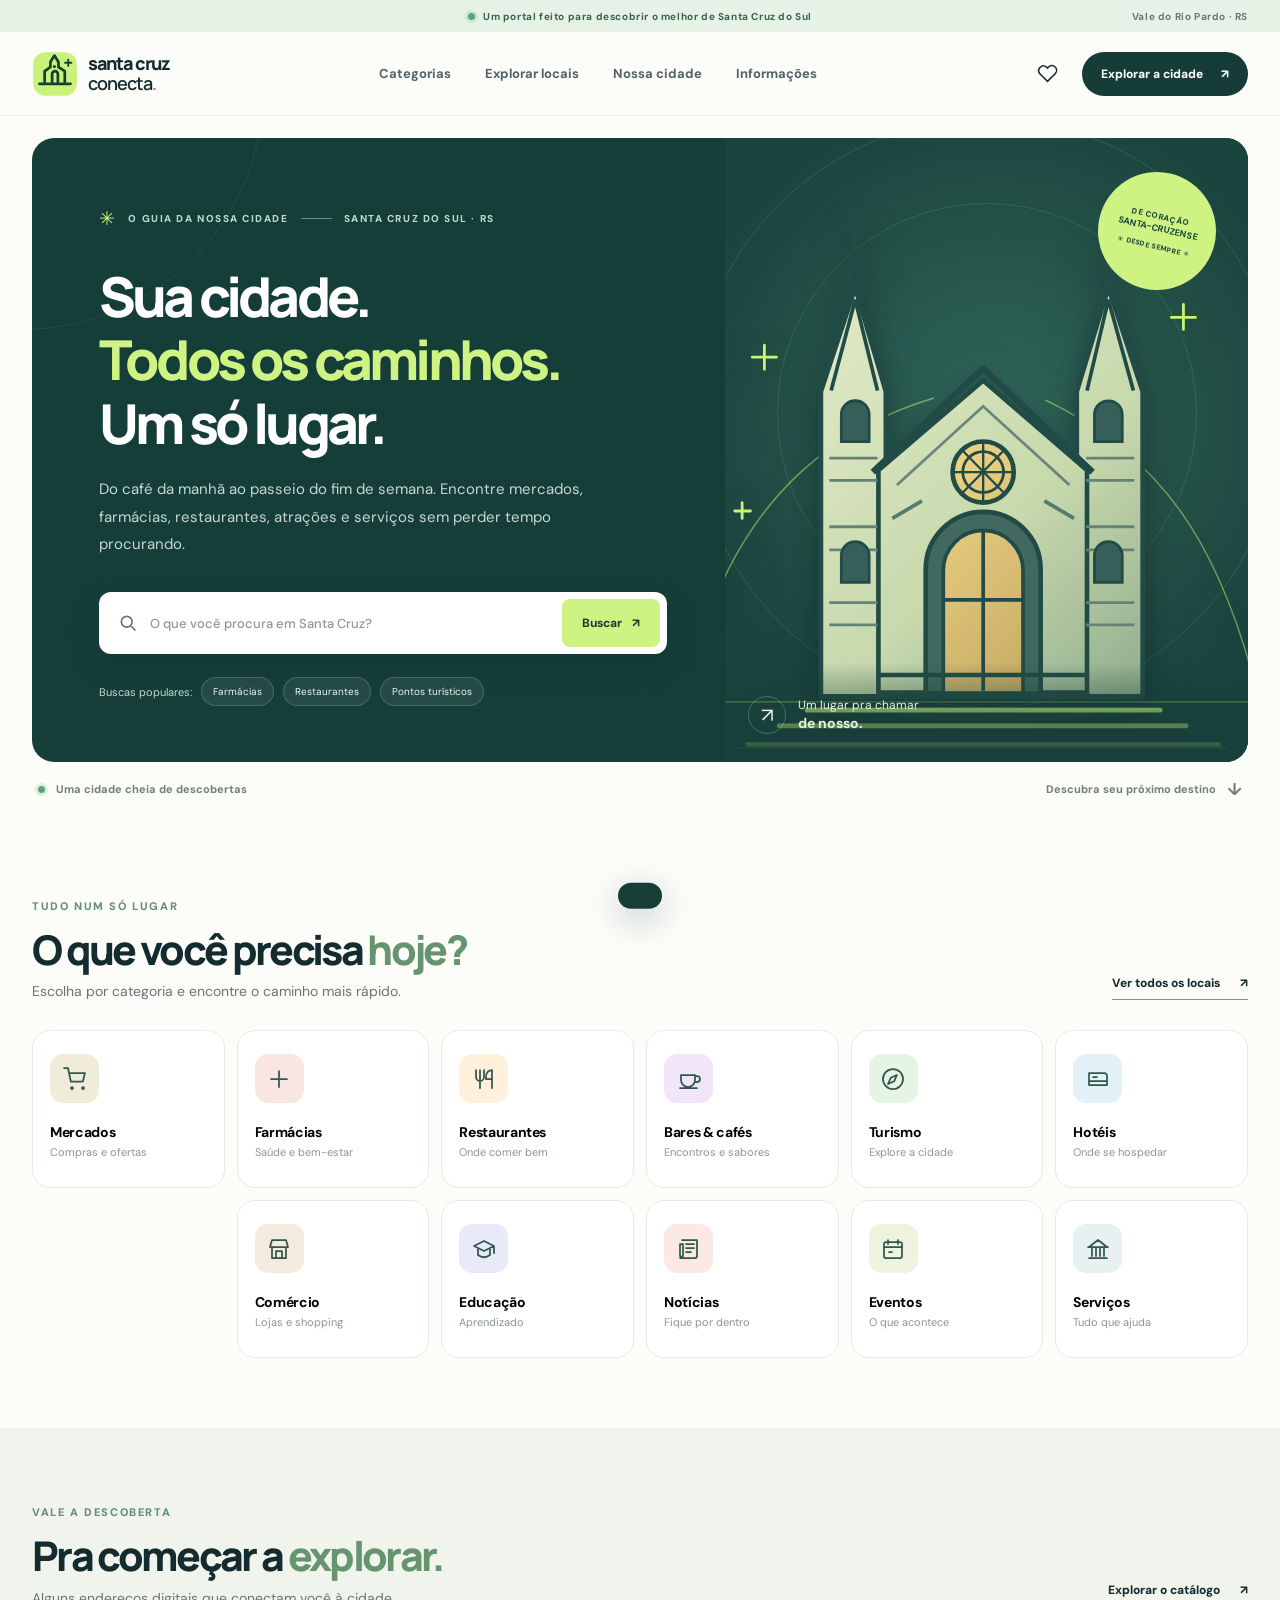
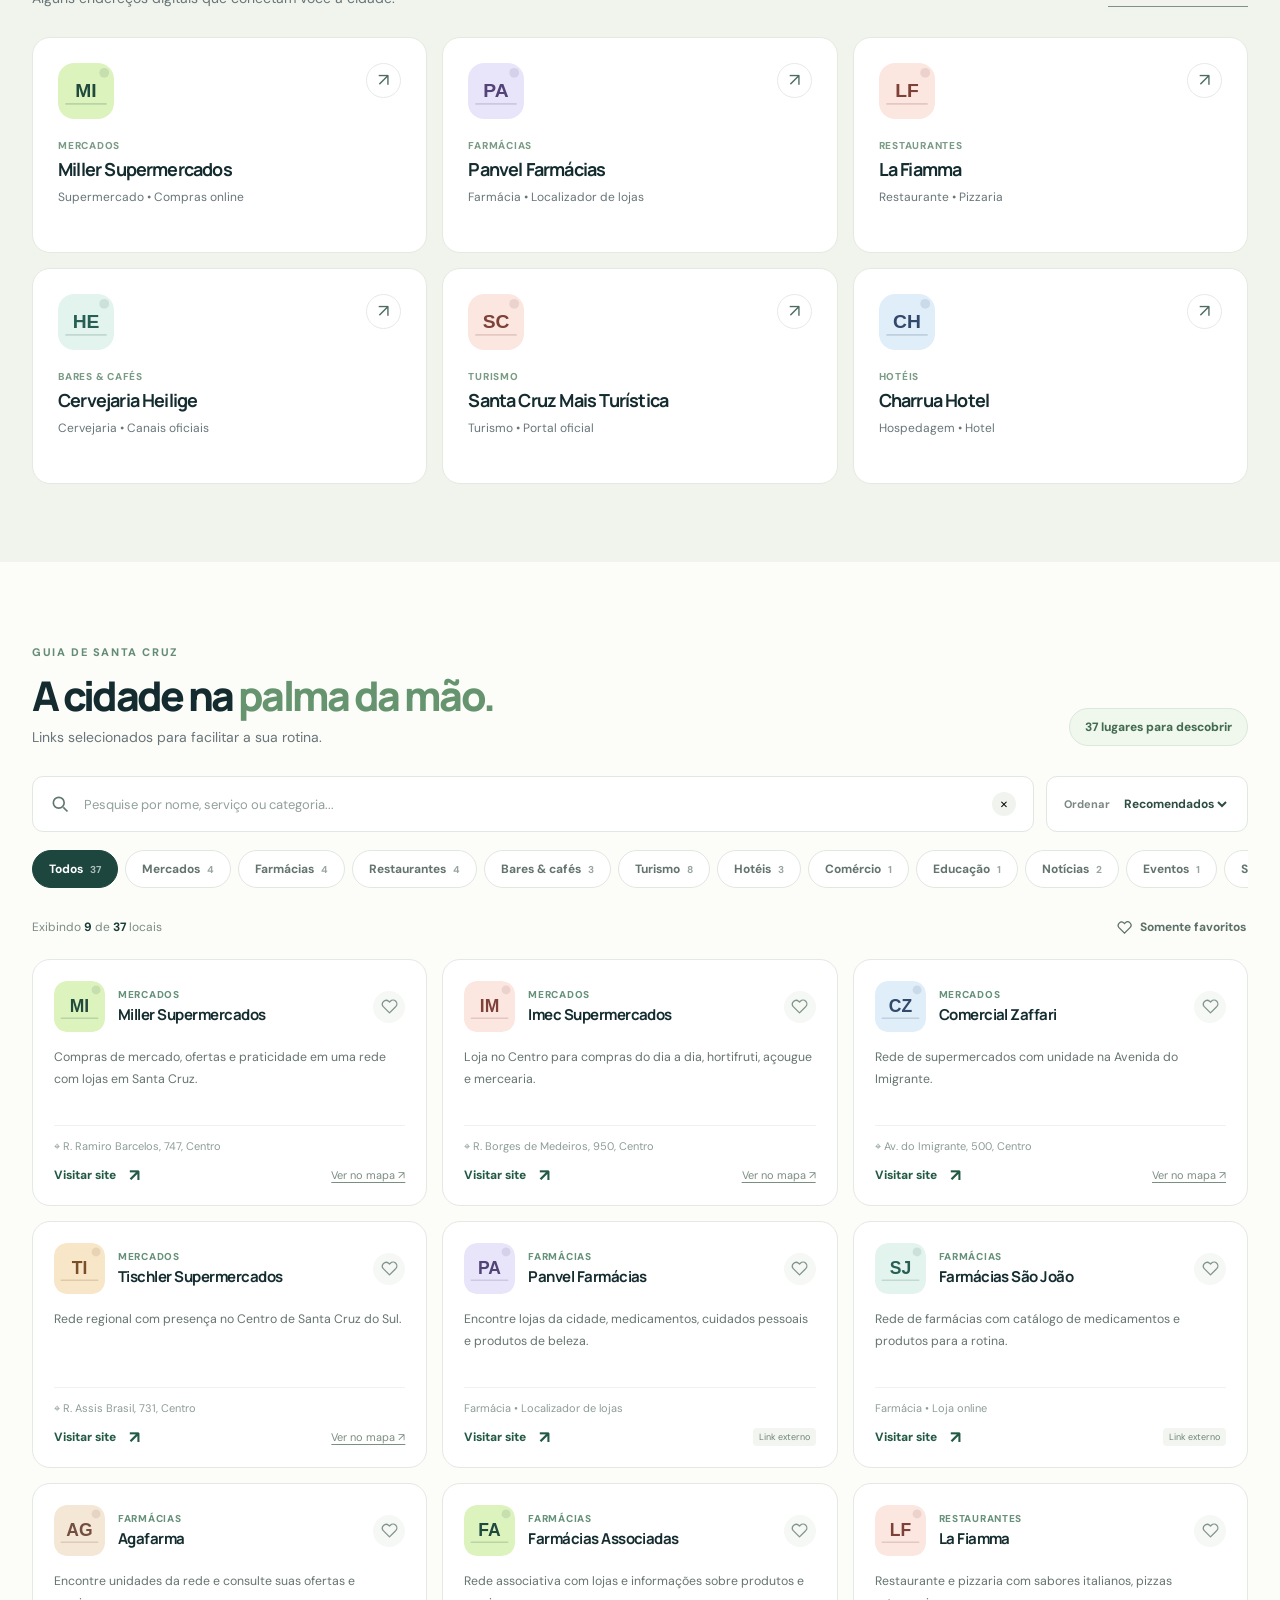
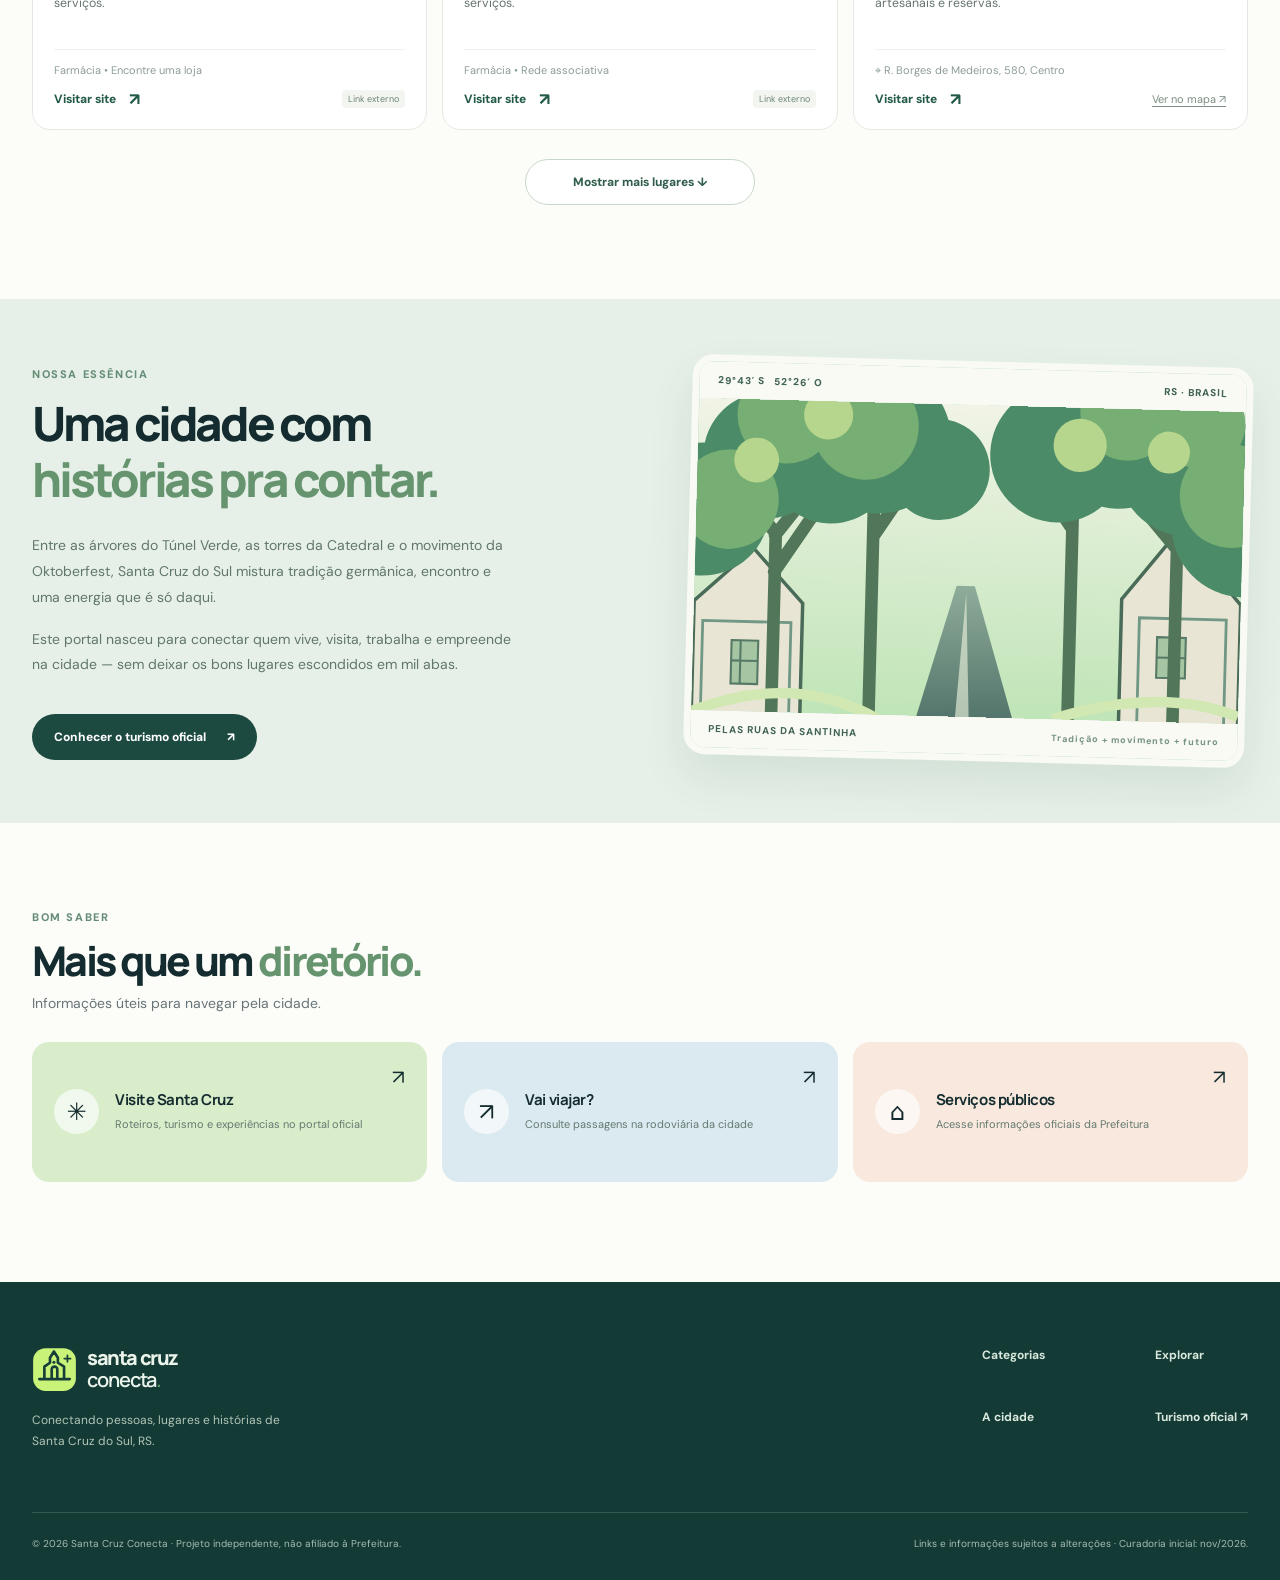
==== index.html @ d2a80ee5 "feat: publicar portal completo e preparar Cloudflare Pages + Supabase" ====
<!doctype html>
<html lang="pt-BR">
<head>
  <meta charset="UTF-8">
  <meta name="viewport" content="width=device-width, initial-scale=1, viewport-fit=cover">
  <meta name="theme-color" content="#102f33">
  <meta name="description" content="Santa Cruz Conecta: descubra mercados, farmácias, restaurantes, turismo, eventos, hotéis e serviços de Santa Cruz do Sul, RS, em um só lugar.">
  <meta property="og:type" content="website">
  <meta property="og:title" content="Santa Cruz Conecta — A sua cidade, em um só lugar">
  <meta property="og:description" content="Um guia independente de Santa Cruz do Sul. Explore, encontre e acesse sites e serviços da cidade.">
  <meta property="og:locale" content="pt_BR">
  <meta name="color-scheme" content="light">
  <link rel="icon" type="image/svg+xml" href="assets/logo.svg">
  <link rel="stylesheet" href="assets/styles.css">
  <title>Santa Cruz Conecta — Descubra sua cidade</title>
  <script type="application/ld+json">{"@context":"https://schema.org","@type":"CollectionPage","name":"Santa Cruz Conecta","description":"Guia independente de locais, atrações e serviços de Santa Cruz do Sul","about":{"@type":"City","name":"Santa Cruz do Sul","address":{"@type":"PostalAddress","addressLocality":"Santa Cruz do Sul","addressRegion":"RS","addressCountry":"BR"}},"inLanguage":"pt-BR"}</script>
  <script defer src="assets/data.js"></script>
  <script defer src="assets/supabase-config.js"></script>
  <script defer src="assets/supabase-loader.js"></script>
  <script defer src="assets/app.js"></script>
</head>
<body>
  <a class="skip-link" href="#catalogo">Pular para o catálogo</a>
  <div class="topline"><span class="topline-dot"></span> Um portal feito para descobrir o melhor de Santa Cruz do Sul <span class="topline-right">Vale do Rio Pardo · RS</span></div>
  <header class="site-header" id="inicio">
    <div class="shell header-inner">
      <a class="brand" href="#inicio" aria-label="Santa Cruz Conecta, início">
        <img src="assets/logo.svg" width="46" height="46" alt="" aria-hidden="true">
        <span class="brand-name">santa cruz<span>conecta<span class="brand-period">.</span></span></span>
      </a>
      <nav class="desktop-nav" aria-label="Navegação principal">
        <a href="#categorias">Categorias</a><a href="#catalogo">Explorar locais</a><a href="#cidade">Nossa cidade</a><a href="#informacoes">Informações</a>
      </nav>
      <div class="header-actions">
        <button type="button" class="icon-button favorites-trigger" id="favoritesTop" aria-label="Mostrar favoritos" title="Meus favoritos"><svg viewBox="0 0 24 24" fill="none" stroke="currentColor" stroke-width="1.8"><path d="M20.8 4.6a5.4 5.4 0 0 0-7.6 0L12 5.8l-1.2-1.2a5.4 5.4 0 0 0-7.6 7.6l1.2 1.2L12 21l7.6-7.6 1.2-1.2a5.4 5.4 0 0 0 0-7.6Z"/></svg><span id="favoriteCount" class="favorite-count" hidden>0</span></button>
        <a class="header-cta" href="#catalogo">Explorar a cidade <span aria-hidden="true">↗</span></a>
        <button class="mobile-menu-button icon-button" type="button" id="menuBtn" aria-label="Abrir menu" aria-expanded="false" aria-controls="mobileNav"><span></span><span></span><span></span></button>
      </div>
    </div>
    <nav id="mobileNav" class="mobile-nav" aria-label="Menu do celular" hidden><a href="#categorias">Categorias</a><a href="#catalogo">Explorar locais</a><a href="#cidade">Nossa cidade</a><a href="#informacoes">Informações</a></nav>
  </header>

  <main>
    <section class="hero shell" aria-labelledby="hero-title">
      <div class="hero-panel">
        <div class="hero-copy">
          <div class="eyebrow hero-eyebrow"><span class="eyebrow-star">✳</span> O GUIA DA NOSSA CIDADE <span class="eyebrow-line"></span> SANTA CRUZ DO SUL · RS</div>
          <h1 id="hero-title">Sua cidade.<br><em>Todos os caminhos.</em><br>Um só lugar.</h1>
          <p>Do café da manhã ao passeio do fim de semana. Encontre mercados, farmácias, restaurantes, atrações e serviços sem perder tempo procurando.</p>
          <form class="hero-search" id="heroSearch" role="search">
            <svg viewBox="0 0 24 24" aria-hidden="true" fill="none" stroke="currentColor" stroke-width="2"><circle cx="10.5" cy="10.5" r="6.5"/><path d="m16 16 5 5"/></svg>
            <label class="sr-only" for="heroInput">Pesquisar na cidade</label>
            <input id="heroInput" type="search" placeholder="O que você procura em Santa Cruz?" autocomplete="off">
            <button type="submit">Buscar <span aria-hidden="true">↗</span></button>
          </form>
          <div class="hero-tags"><span>Buscas populares:</span><button data-quick="farmacias">Farmácias</button><button data-quick="restaurantes">Restaurantes</button><button data-quick="turismo">Pontos turísticos</button></div>
        </div>
        <div class="hero-visual" role="img" aria-label="Ilustração original da Catedral São João Batista, símbolo de Santa Cruz do Sul">
          <div class="visual-orbit orbit-one"></div><div class="visual-orbit orbit-two"></div><div class="visual-stamp">DE CORAÇÃO<br><strong>SANTA-CRUZENSE</strong><small>✳ DESDE SEMPRE ✳</small></div>
          <img class="cathedral-art" src="assets/catedral.svg" alt="Ilustração da Catedral São João Batista">
          <div class="visual-caption"><span class="visual-caption-icon">↗</span><span>Um lugar pra chamar<br><strong>de nosso.</strong></span></div>
        </div>
      </div>
      <div class="hero-under"><span><span class="live-dot"></span> Uma cidade cheia de descobertas</span><span>Descubra seu próximo destino <span aria-hidden="true">↓</span></span></div>
    </section>

    <section class="section shell categories-section" id="categorias" aria-labelledby="cat-title">
      <div class="section-heading"><div><span class="section-kicker">TUDO NUM SÓ LUGAR</span><h2 id="cat-title">O que você precisa <i>hoje?</i></h2><p>Escolha por categoria e encontre o caminho mais rápido.</p></div><a class="text-link" href="#catalogo">Ver todos os locais <span aria-hidden="true">↗</span></a></div>
      <div class="categories-grid" id="categoryGrid" aria-label="Categorias de estabelecimentos"></div>
    </section>

    <section class="section featured-section" aria-labelledby="featured-title">
      <div class="shell">
        <div class="section-heading"><div><span class="section-kicker">VALE A DESCOBERTA</span><h2 id="featured-title">Pra começar a <i>explorar.</i></h2><p>Alguns endereços digitais que conectam você à cidade.</p></div><a class="text-link" href="#catalogo">Explorar o catálogo <span aria-hidden="true">↗</span></a></div>
        <div class="featured-grid" id="featuredGrid"></div>
      </div>
    </section>

    <section class="section shell directory-section" id="catalogo" aria-labelledby="directory-title">
      <div class="section-heading"><div><span class="section-kicker">GUIA DE SANTA CRUZ</span><h2 id="directory-title">A cidade na <i>palma da mão.</i></h2><p>Links selecionados para facilitar a sua rotina.</p></div><span id="totalCount" class="counter-pill">Carregando locais...</span></div>
      <div class="directory-toolbar">
        <div class="directory-search"><svg viewBox="0 0 24 24" aria-hidden="true" fill="none" stroke="currentColor" stroke-width="2"><circle cx="10.5" cy="10.5" r="6.5"/><path d="m16 16 5 5"/></svg><label for="directoryInput" class="sr-only">Pesquisar estabelecimentos</label><input id="directoryInput" type="search" placeholder="Pesquise por nome, serviço ou categoria..."><button type="button" id="clearSearch" aria-label="Limpar pesquisa" hidden>✕</button></div>
        <label class="sort-wrap">Ordenar <select id="sortBy" aria-label="Ordenar locais"><option value="recommended">Recomendados</option><option value="name">Nome (A–Z)</option><option value="category">Categoria</option></select></label>
      </div>
      <div class="filter-scroll" aria-label="Filtrar por categoria"><div id="filterChips" class="filter-chips"></div></div>
      <div class="results-line"><span id="resultsInfo" role="status" aria-live="polite"></span><button type="button" class="favorites-filter" id="favoritesFilter"><svg viewBox="0 0 24 24" fill="none" stroke="currentColor" stroke-width="2" aria-hidden="true"><path d="M20.8 4.6a5.4 5.4 0 0 0-7.6 0L12 5.8l-1.2-1.2a5.4 5.4 0 0 0-7.6 7.6L12 21l7.6-7.6 1.2-1.2a5.4 5.4 0 0 0 0-7.6Z"/></svg> Somente favoritos</button></div>
      <div class="directory-grid" id="directoryGrid"></div>
      <div class="empty-state" id="emptyState" hidden><span class="empty-illustration">⌕</span><h3>Nenhum resultado por aqui</h3><p>Tente outro termo ou limpe os filtros para descobrir novos lugares.</p><button id="resetFilters" class="button-dark">Limpar filtros</button></div>
      <div class="load-more-wrap" id="loadMoreWrap"><button type="button" class="load-more" id="loadMore">Mostrar mais lugares <span aria-hidden="true">↓</span></button></div>
    </section>

    <section class="city-section" id="cidade" aria-labelledby="city-title"><div class="shell city-inner"><div class="city-text"><span class="section-kicker">NOSSA ESSÊNCIA</span><h2 id="city-title">Uma cidade com<br><i>histórias pra contar.</i></h2><p>Entre as árvores do Túnel Verde, as torres da Catedral e o movimento da Oktoberfest, Santa Cruz do Sul mistura tradição germânica, encontro e uma energia que é só daqui.</p><p>Este portal nasceu para conectar quem vive, visita, trabalha e empreende na cidade — sem deixar os bons lugares escondidos em mil abas.</p><a class="city-link" href="https://www.santacruz.rs.gov.br/servicos/servicos-para-o-turista" rel="noopener noreferrer" target="_blank">Conhecer o turismo oficial <span aria-hidden="true">↗</span></a></div><div class="city-art"><div class="city-art-header"><span>29°43′ S &nbsp; 52°26′ O</span><span>RS · BRASIL</span></div><img src="assets/tunel.svg" alt="Ilustração original de árvores formando o Túnel Verde"><div class="city-art-foot"><strong>PELAS RUAS DA SANTINHA</strong><span>Tradição + movimento + futuro</span></div></div></div></section>

    <section class="section shell info-section" id="informacoes" aria-labelledby="info-title"><div class="section-heading"><div><span class="section-kicker">BOM SABER</span><h2 id="info-title">Mais que um <i>diretório.</i></h2><p>Informações úteis para navegar pela cidade.</p></div></div><div class="info-grid"><a href="https://santacruzmaisturistica.com.br/" target="_blank" rel="noopener noreferrer" class="info-card info-green"><span class="info-icon">✳</span><span class="info-copy"><strong>Visite Santa Cruz</strong><span>Roteiros, turismo e experiências no portal oficial</span></span><span class="info-arrow">↗</span></a><a href="https://santacruz.passagensweb.com.br/Principal" target="_blank" rel="noopener noreferrer" class="info-card info-blue"><span class="info-icon">↗</span><span class="info-copy"><strong>Vai viajar?</strong><span>Consulte passagens na rodoviária da cidade</span></span><span class="info-arrow">↗</span></a><a href="https://www.santacruz.rs.gov.br/" target="_blank" rel="noopener noreferrer" class="info-card info-peach"><span class="info-icon">⌂</span><span class="info-copy"><strong>Serviços públicos</strong><span>Acesse informações oficiais da Prefeitura</span></span><span class="info-arrow">↗</span></a></div></section>
  </main>
  <footer class="footer"><div class="shell"><div class="footer-top"><div><a class="brand footer-brand" href="#inicio"><img src="assets/logo.svg" width="45" height="45" alt=""><span class="brand-name">santa cruz<span>conecta<span class="brand-period">.</span></span></span></a><p>Conectando pessoas, lugares e histórias de Santa Cruz do Sul, RS.</p></div><div class="footer-links"><a href="#categorias">Categorias</a><a href="#catalogo">Explorar</a><a href="#cidade">A cidade</a><a href="https://www.santacruz.rs.gov.br/servicos/servicos-para-o-turista" target="_blank" rel="noopener noreferrer">Turismo oficial ↗</a></div></div><div class="footer-bottom"><span>© <span id="year">2026</span> Santa Cruz Conecta · Projeto independente, não afiliado à Prefeitura.</span><span>Links e informações sujeitos a alterações · Curadoria inicial: nov/2026.</span></div></div></footer>
  <div id="toast" class="toast" role="status" aria-live="polite"></div>
</body>
</html>
---- assets/styles.css ----
@import url('https://fonts.googleapis.com/css2?family=DM+Sans:wght@400;500;600;700;800&family=Manrope:wght@400;500;600;700;800&display=swap');
:root{--ink:#142c2f;--muted:#687578;--line:#e1e7e1;--paper:#fcfcf9;--green:#163c38;--lime:#cff382;--mint:#dcebe4;--radius:22px;--shell:1240px;--shadow:0 16px 40px rgba(12,48,41,.08)}
*{box-sizing:border-box}html{scroll-behavior:smooth;scroll-padding-top:90px}body{margin:0;background:var(--paper);color:var(--ink);font-family:'DM Sans',system-ui,Arial,sans-serif;-webkit-font-smoothing:antialiased}a{color:inherit;text-decoration:none}button,input,select{font:inherit}button{cursor:pointer}button:focus-visible,a:focus-visible,input:focus-visible,select:focus-visible{outline:3px solid #56a1a0;outline-offset:3px}img{display:block;max-width:100%}h1,h2,h3,p{margin-top:0}.shell{width:min(var(--shell),calc(100% - 64px));margin-inline:auto}.sr-only,.skip-link:not(:focus){position:absolute!important;width:1px;height:1px;padding:0;margin:-1px;overflow:hidden;clip:rect(0,0,0,0);white-space:nowrap;border:0}.skip-link:focus{position:fixed;top:8px;left:8px;z-index:100;background:#fff;padding:12px;border:2px solid #000}
.topline{height:32px;background:#e7f2e7;display:flex;align-items:center;justify-content:center;font-size:10px;letter-spacing:.06em;font-weight:700;color:#396152;gap:8px}.topline-dot,.live-dot{display:inline-block;width:7px;height:7px;border-radius:50%;background:#57a777;box-shadow:0 0 0 3px rgba(87,167,119,.16)}.topline-right{position:absolute;right:max(32px,calc((100vw - var(--shell))/2));color:#627c70}.site-header{background:var(--paper);position:sticky;top:0;z-index:40;border-bottom:1px solid rgba(30,63,54,.07)}.header-inner{min-height:83px;display:flex;align-items:center;gap:22px;justify-content:space-between}.brand{display:flex;align-items:center;gap:10px;flex:none}.brand-name{display:flex;flex-direction:column;font-family:'Manrope',sans-serif;font-size:18px;line-height:1.09;font-weight:800;letter-spacing:-.07em}.brand-name>span{font-weight:600;letter-spacing:-.055em}.brand-period{color:#579b64}.desktop-nav{display:flex;gap:34px;align-items:center;font-size:13px;font-weight:700;color:#536365}.desktop-nav a:hover{color:#1d7054}.header-actions{display:flex;gap:14px;align-items:center}.icon-button{border:0;background:transparent;position:relative;display:grid;place-items:center;width:42px;height:42px;color:var(--ink)}.icon-button svg{width:21px;height:21px}.favorite-count{position:absolute;top:2px;right:1px;background:#bded80;color:#15372f;border:2px solid var(--paper);border-radius:100px;min-width:19px;height:19px;display:grid;place-items:center;font-size:10px;font-weight:800}.favorite-count[hidden]{display:none}.header-cta{border-radius:30px;background:var(--green);color:white;display:flex;align-items:center;gap:18px;padding:14px 19px;font-size:12px;font-weight:800;white-space:nowrap}.header-cta:hover,.button-dark:hover{background:#2b5c4d}.mobile-menu-button{display:none}.mobile-nav[hidden]{display:none}.mobile-nav{padding:14px 28px 24px;border-top:1px solid var(--line);background:var(--paper);box-shadow:0 15px 25px #112e2f15}.mobile-nav a{display:block;padding:12px 0;font-weight:700}
.hero{padding-top:22px}.hero-panel{min-height:580px;background:#153e39;border-radius:22px;display:grid;grid-template-columns:57% 43%;overflow:hidden;position:relative}.hero-panel:before{content:'';position:absolute;width:480px;height:480px;border:1px solid #ffffff10;border-radius:50%;left:-250px;top:-290px;pointer-events:none}.hero-copy{padding:71px 20px 56px 67px;position:relative;z-index:2}.eyebrow{font-size:10px;font-weight:800;letter-spacing:.155em;display:flex;align-items:center;gap:12px;color:#bcdbce;white-space:nowrap}.eyebrow-star{font-size:19px;line-height:1;color:var(--lime)}.eyebrow-line{height:1px;width:31px;background:#6b8d7d}.hero h1{font-family:'Manrope',sans-serif;color:white;font-size:clamp(37px,4.3vw,65px);line-height:1.15;letter-spacing:-.069em;margin:37px 0 21px;font-weight:800}.hero h1 em{color:var(--lime);font-style:normal}.hero-copy>p{color:#c7d8d2;max-width:530px;font-size:15px;line-height:1.85;margin-bottom:33px}.hero-search{width:min(100%,568px);height:62px;display:flex;align-items:center;background:white;padding:7px 7px 7px 19px;border-radius:12px;gap:10px;box-shadow:0 12px 30px #092b2a33}.hero-search svg,.directory-search svg{width:20px;height:20px;flex:none;color:#60766e}.hero-search input{border:0;outline:0;min-width:0;flex:1;color:var(--ink);font-size:13px;font-weight:600;background:transparent}.hero-search input::placeholder{color:#8c9994;font-weight:500}.hero-search button{border:0;background:var(--lime);border-radius:8px;color:#223a30;font-size:12px;font-weight:800;padding:16px 20px;display:flex;gap:10px;align-items:center;white-space:nowrap}.hero-search button:hover{background:#b9e96b}.hero-tags{display:flex;flex-wrap:wrap;align-items:center;gap:9px;margin-top:23px;font-size:11px;color:#c6d7d0}.hero-tags button{font-size:10px;color:#ebf6f2;background:#ffffff12;border:1px solid #ffffff29;border-radius:100px;padding:7px 11px}.hero-tags button:hover{background:#ffffff30}.hero-visual{position:relative;min-width:0;background:radial-gradient(circle at 52% 45%,#31675b 0%,#245148 44%,#1a443e 74%);overflow:hidden}.hero-visual:after{content:'';position:absolute;bottom:0;left:0;width:100%;height:100px;background:linear-gradient(0deg,#183f39,transparent);pointer-events:none}.visual-orbit{position:absolute;border:1px solid #a4d0b127;border-radius:50%;width:590px;height:590px;left:50%;top:44%;transform:translate(-50%,-50%)}.orbit-two{width:420px;height:420px}.cathedral-art{position:absolute;width:min(124%,650px);height:auto;max-width:none;left:49%;bottom:-51px;transform:translateX(-50%);filter:drop-shadow(0 10px 21px #0d302b2c)}.visual-stamp{position:absolute;z-index:2;right:32px;top:34px;width:118px;height:118px;background:var(--lime);border-radius:50%;transform:rotate(13deg);display:flex;flex-direction:column;align-items:center;justify-content:center;text-align:center;font-size:8px;letter-spacing:.055em;font-weight:800;color:#1b463d;line-height:1.5}.visual-stamp strong{font-size:9px;letter-spacing:0}.visual-stamp small{margin-top:6px;font-size:7px}.visual-caption{position:absolute;left:23px;bottom:28px;display:flex;align-items:center;gap:12px;z-index:3;color:#eaf2df;font-size:12px;line-height:1.4}.visual-caption strong{font-size:14px}.visual-caption-icon{height:38px;width:38px;display:grid;place-items:center;border:1px solid #b9d3c64d;border-radius:50%;font-size:20px}.hero-under{display:flex;justify-content:space-between;color:#6d817a;font-size:11px;font-weight:700;padding:16px 6px}.hero-under>span{display:flex;align-items:center;gap:11px}.hero-under>span:last-child span{font-size:17px}
.section{padding-top:78px;padding-bottom:70px}.section-heading{display:flex;justify-content:space-between;align-items:flex-end;gap:28px;margin-bottom:30px}.section-kicker{font-size:11px;letter-spacing:.145em;color:#658d76;font-weight:800}.section-heading h2,.city-text h2{font-family:'Manrope',sans-serif;font-weight:800;letter-spacing:-.065em;line-height:1.18;font-size:clamp(30px,3.2vw,45px);margin:10px 0 9px}.section-heading h2 i,.city-text h2 i{font-style:normal;color:#65946e}.section-heading p{font-size:14px;color:var(--muted);margin:0}.text-link{font-size:12px;font-weight:800;border-bottom:1px solid #7b9285;padding-bottom:8px;display:flex;gap:20px;align-items:center;white-space:nowrap}.text-link:hover{color:#37795e}.categories-grid{display:grid;grid-template-columns:repeat(6,minmax(0,1fr));gap:12px}.category-tile{border:1px solid #e4ebe5;background:#fff;border-radius:18px;min-height:158px;padding:23px 17px 17px;display:flex;flex-direction:column;text-align:left;align-items:flex-start;transition:transform .18s,box-shadow .18s,border-color .18s;min-width:0}.category-tile:hover{transform:translateY(-4px);box-shadow:var(--shadow);border-color:#b1cdaf}.category-tile .category-symbol{height:49px;width:49px;border-radius:13px;background:var(--tint);display:grid;place-items:center;margin-bottom:20px}.category-symbol svg{width:24px;height:24px;stroke:#31574d}.category-tile strong{font-size:14px;letter-spacing:-.025em}.category-tile>span:last-child{font-size:11px;margin-top:4px;color:#899791}.categories-grid .category-tile:nth-child(7){grid-column:2}
.featured-section{background:#f0f4ed;padding:72px 0 78px}.featured-grid{display:grid;grid-template-columns:repeat(3,minmax(0,1fr));gap:15px}.feature-card{background:#fff;border:1px solid #e3eae0;border-radius:18px;padding:25px;display:flex;flex-direction:column;min-height:216px;transition:transform .2s,box-shadow .2s}.feature-card:hover{transform:translateY(-3px);box-shadow:var(--shadow)}.feature-top{display:flex;align-items:flex-start;justify-content:space-between;gap:12px}.place-mark{width:56px;height:56px;flex:none;border-radius:16px;object-fit:cover}.feature-arrow{display:grid;place-items:center;width:35px;height:35px;border:1px solid #e6eae5;border-radius:50%;font-size:18px;color:#4d6b61;transition:background .2s}.feature-card:hover .feature-arrow{background:var(--lime);border-color:var(--lime)}.feature-cat{font-size:10px;color:#7a9b84;font-weight:800;letter-spacing:.075em;text-transform:uppercase;margin:20px 0 5px}.feature-card h3{font-family:'Manrope',sans-serif;font-size:18px;letter-spacing:-.045em;margin:0 0 7px}.feature-card p{font-size:12px;color:var(--muted);line-height:1.6;margin:0}
.directory-section{padding-bottom:94px}.counter-pill{white-space:nowrap;border:1px solid #dce8dc;border-radius:100px;padding:10px 15px;color:#426b50;font-size:12px;font-weight:800;background:#f0f7ed}.directory-toolbar{display:flex;gap:12px}.directory-search{height:56px;display:flex;align-items:center;gap:12px;border:1px solid #dfe8e1;background:#fff;border-radius:11px;padding:0 17px;flex:1}.directory-search:focus-within{border-color:#7ba991}.directory-search input{width:100%;flex:1;border:0;outline:0;color:var(--ink);background:transparent;font-size:13px}.directory-search input::placeholder{color:#91a09b}.directory-search button{border:0;background:#f0f3ee;border-radius:50%;height:24px;width:24px;display:grid;place-items:center;font-size:10px}.sort-wrap{border:1px solid #dfe8e1;background:#fff;display:flex;align-items:center;gap:10px;color:#7a8882;padding:0 17px;border-radius:11px;font-size:11px;font-weight:700}.sort-wrap select{border:0;outline:0;background:transparent;color:#2e4d42;font-size:12px;font-weight:700;cursor:pointer}.filter-scroll{overflow-x:auto;scrollbar-width:none;margin-top:18px}.filter-scroll::-webkit-scrollbar{display:none}.filter-chips{display:flex;gap:7px;width:max-content}.filter-chip{display:flex;align-items:center;gap:7px;white-space:nowrap;border:1px solid #e0e8e2;background:#fff;border-radius:100px;padding:10px 16px;font-size:12px;font-weight:700;color:#63746d}.filter-chip:hover{border-color:#8cae94}.filter-chip[aria-pressed="true"]{background:#1d463e;color:white;border-color:#1d463e}.filter-chip .chip-count{opacity:.65;font-size:10px}.results-line{display:flex;align-items:center;justify-content:space-between;gap:20px;padding:24px 0 17px;color:#7c8b84;font-size:12px}.results-line strong{color:#193b35}.favorites-filter{border:0;background:none;display:flex;align-items:center;gap:8px;color:#5b7066;font-size:12px;font-weight:700;padding:7px 2px}.favorites-filter svg{height:15px;width:15px}.favorites-filter[aria-pressed="true"]{color:#225d45}.favorites-filter[aria-pressed="true"] svg{fill:#cff382}.directory-grid{display:grid;grid-template-columns:repeat(3,minmax(0,1fr));gap:15px}.place-card{border:1px solid #e3e9e3;border-radius:18px;background:#fff;padding:21px 21px 19px;min-width:0;display:flex;flex-direction:column;min-height:247px;transition:box-shadow .2s,transform .2s}.place-card:hover{box-shadow:var(--shadow);transform:translateY(-3px)}.place-top{display:flex;gap:13px;align-items:center}.place-top .place-mark{width:51px;height:51px;border-radius:13px}.place-name-block{flex:1;min-width:0}.place-category{font-size:10px;color:#66917a;font-weight:800;margin-bottom:4px;text-transform:uppercase;letter-spacing:.07em}.place-name-block h3{font-family:'Manrope',sans-serif;font-size:15px;line-height:1.32;letter-spacing:-.035em;margin:0}.bookmark{width:32px;height:32px;flex:none;border:0;background:#f5f8f4;border-radius:50%;display:grid;place-items:center;color:#80948a}.bookmark:hover{background:#e8f2dd}.bookmark svg{width:17px;height:17px}.bookmark[aria-pressed="true"]{background:#dff2c4;color:#24533e}.bookmark[aria-pressed="true"] svg{fill:#89c45b}.place-description{font-size:12.3px;line-height:1.75;color:#65746e;margin:15px 0 13px;flex:1}.place-bottom{display:flex;flex-direction:column;gap:11px;padding-top:13px;border-top:1px solid #eff2ee}.place-address{font-size:11px;color:#8d9d95;display:flex;align-items:center;gap:5px;overflow:hidden;text-overflow:ellipsis;white-space:nowrap}.place-actions{display:flex;align-items:center;gap:14px;justify-content:space-between}.place-link{display:flex;align-items:center;gap:13px;font-weight:800;font-size:12px;color:#225a45}.place-link:hover{color:#468960}.map-link{font-size:11px;color:#7c8d82;text-decoration:underline;text-underline-offset:3px}.place-link span{font-size:17px}.place-type{display:inline-flex;font-size:9px;background:#f3f5f1;color:#6e8579;border-radius:4px;padding:3px 6px;margin-left:auto}.empty-state{text-align:center;padding:75px 0}.empty-state[hidden]{display:none}.empty-illustration{font-size:65px;color:#87a592}.empty-state h3{font-size:22px}.empty-state p{color:#78887e;font-size:14px}.button-dark{border:0;border-radius:10px;background:var(--green);color:#fff;padding:12px 20px;font-size:13px;font-weight:800}.load-more-wrap{text-align:center;margin-top:29px}.load-more-wrap[hidden]{display:none}.load-more{border:1px solid #c8d8ca;background:#fff;border-radius:100px;padding:14px 26px;min-width:230px;font-weight:800;font-size:12px;color:#315e4b}.load-more:hover{background:#ecf4e9}
.city-section{background:#e6f0e8;overflow:hidden}.city-inner{display:grid;grid-template-columns:1fr 1fr;align-items:center;min-height:510px;gap:95px;padding-top:62px;padding-bottom:62px}.city-text h2{font-size:clamp(32px,3.7vw,52px);margin:13px 0 25px}.city-text p{max-width:490px;font-size:14px;line-height:1.85;color:#61776a;margin-bottom:16px}.city-link{display:inline-flex;gap:21px;align-items:center;background:#1c4a41;color:white;font-weight:800;font-size:12px;border-radius:100px;padding:15px 22px;margin-top:20px}.city-link:hover{background:#326a56}.city-art{min-width:0;border:7px solid #f8faf3;border-radius:21px;overflow:hidden;background:#c0dcc6;box-shadow:0 22px 45px #1c513e19;transform:rotate(1.5deg)}.city-art-header,.city-art-foot{display:flex;justify-content:space-between;gap:12px;background:#f8faf3;color:#426456;padding:12px 18px;font-size:10px;letter-spacing:.1em;font-weight:800}.city-art img{width:100%;aspect-ratio:1.75;object-fit:cover}.city-art-foot{align-items:center}.city-art-foot span{color:#799486;font-size:9px}
.info-section{padding-top:82px;padding-bottom:100px}.info-grid{display:grid;grid-template-columns:repeat(3,1fr);gap:15px}.info-card{display:flex;align-items:center;gap:16px;min-height:140px;border-radius:17px;padding:22px;transition:transform .2s}.info-card:hover{transform:translateY(-3px)}.info-green{background:#d9edcb}.info-blue{background:#dbeaf0}.info-peach{background:#f8e8dd}.info-icon{border-radius:50%;height:45px;width:45px;background:#ffffffa6;display:grid;place-items:center;font-size:24px;flex:none}.info-copy{display:flex;flex-direction:column;gap:6px;flex:1}.info-copy strong{font-size:15px;font-family:'Manrope',sans-serif;letter-spacing:-.03em}.info-copy span{color:#647970;font-size:11px;line-height:1.6}.info-arrow{font-size:20px;align-self:flex-start}
.footer{background:#143a35;color:#ebf4eb;padding-top:65px}.footer-top{display:flex;justify-content:space-between;gap:40px;padding-bottom:59px}.footer-brand .brand-name{font-size:20px}.footer-top p{max-width:280px;color:#b1c6b8;font-size:12px;line-height:1.8;margin:18px 0 0}.footer-links{display:grid;grid-template-columns:1fr 1fr;gap:18px 80px;font-size:12px;color:#d8e8dc;font-weight:700}.footer-links a:hover{color:#c7ef81}.footer-bottom{border-top:1px solid #ffffff25;display:flex;justify-content:space-between;gap:20px;flex-wrap:wrap;padding:24px 0 30px;font-size:10px;color:#a4beb1}.toast{position:fixed;z-index:80;bottom:25px;left:50%;transform:translate(-50%,130%);background:#173d36;color:#fff;padding:13px 22px;border-radius:30px;box-shadow:0 10px 35px #143f3544;font-size:12px;font-weight:700;transition:transform .3s;pointer-events:none;white-space:nowrap}.toast.visible{transform:translate(-50%,0)}
@media(max-width:1100px){.desktop-nav{gap:20px}.hero-panel{grid-template-columns:59% 41%}.hero-copy{padding-left:40px}.hero h1{font-size:clamp(39px,4.7vw,56px)}.categories-grid{grid-template-columns:repeat(4,minmax(0,1fr))}.categories-grid .category-tile:nth-child(7){grid-column:auto}.city-inner{gap:50px}.cathedral-art{width:137%}}
@media(max-width:800px){.shell{width:min(100% - 38px,var(--shell))}.topline-right{display:none}.header-inner{min-height:72px}.desktop-nav,.header-cta{display:none}.mobile-menu-button{display:flex;flex-direction:column;justify-content:center;gap:4px}.mobile-menu-button span{background:var(--ink);width:19px;height:2px;border-radius:4px}.hero{padding-top:15px}.hero-panel{grid-template-columns:1fr}.hero-copy{padding:51px 39px 49px}.hero-copy h1{font-size:clamp(40px,7vw,58px);margin-top:28px}.hero-visual{height:350px}.cathedral-art{width:570px;bottom:-125px;left:50%}.visual-stamp{right:30px;top:22px}.hero-under{gap:10px}.section{padding-top:60px;padding-bottom:60px}.featured-grid,.directory-grid{grid-template-columns:repeat(2,minmax(0,1fr))}.info-grid{grid-template-columns:1fr}.info-card{min-height:106px}.city-inner{grid-template-columns:1fr;gap:32px}.city-text p{max-width:650px}.city-art{max-width:650px}.footer-top{align-items:flex-start}}
@media(max-width:540px){.shell{width:calc(100% - 30px)}.topline{font-size:9px;letter-spacing:0}.brand-name{font-size:16px}.brand img{height:40px;width:40px}.header-inner{min-height:65px}.hero-panel{border-radius:18px}.hero-copy{padding:38px 22px 32px}.hero-eyebrow{font-size:8px;gap:8px;white-space:normal;line-height:1.5}.eyebrow-line{width:12px}.hero h1{font-size:39px;line-height:1.13;margin:28px 0 17px}.hero-copy>p{font-size:13px;line-height:1.77;margin-bottom:26px}.hero-search{height:57px;padding:6px 6px 6px 12px;gap:7px}.hero-search input{font-size:11px}.hero-search svg{width:18px}.hero-search button{padding:15px 13px;font-size:11px}.hero-tags{gap:7px;margin-top:18px}.hero-tags>span{width:100%}.hero-tags button{font-size:10px}.hero-visual{height:265px}.cathedral-art{width:460px;bottom:-130px}.visual-stamp{width:91px;height:91px;right:15px;top:18px;font-size:6px}.visual-stamp strong{font-size:7px}.visual-stamp small{font-size:6px;margin-top:3px}.visual-caption{bottom:16px;left:16px;font-size:10px}.visual-caption strong{font-size:12px}.visual-caption-icon{height:32px;width:32px}.hero-under{font-size:9px;align-items:start}.hero-under>span:last-child{text-align:right}.section{padding-top:51px;padding-bottom:57px}.section-heading{align-items:flex-start;gap:13px;margin-bottom:25px}.section-heading h2{font-size:32px}.section-heading p{font-size:12px;line-height:1.55}.section-heading .text-link{display:none}.section-kicker{font-size:9px}.categories-grid{grid-template-columns:repeat(2,minmax(0,1fr));gap:9px}.category-tile{min-height:139px;padding:18px 16px}.category-tile .category-symbol{width:42px;height:42px;margin-bottom:14px}.category-tile strong{font-size:13px}.category-tile>span:last-child{font-size:10px}.featured-section{padding:53px 0}.featured-grid,.directory-grid{grid-template-columns:1fr;gap:12px}.feature-card{min-height:174px;padding:20px}.feature-cat{margin-top:11px}.feature-card h3{font-size:16px}.directory-section{padding-bottom:72px}.directory-toolbar{flex-direction:column}.directory-search{height:53px;flex:auto}.sort-wrap{height:44px;justify-content:space-between}.filter-scroll{margin-top:15px}.results-line{font-size:11px;gap:9px}.favorites-filter{font-size:11px}.place-card{min-height:211px;padding:19px}.place-description{margin:12px 0}.city-inner{padding-top:54px;padding-bottom:59px}.city-text h2{font-size:34px}.city-text p{font-size:12.5px}.city-art{transform:none;border-width:5px}.city-art-header,.city-art-foot{font-size:8px;padding:10px}.city-art-foot span{font-size:8px}.info-section{padding-top:62px;padding-bottom:73px}.footer{padding-top:51px}.footer-top{flex-direction:column;padding-bottom:40px}.footer-links{gap:17px 45px}.footer-bottom{flex-direction:column;gap:9px;line-height:1.65}.toast{bottom:14px;max-width:calc(100% - 30px);white-space:normal;text-align:center}}
@media(prefers-reduced-motion:reduce){html{scroll-behavior:auto}*,*:before,*:after{transition-duration:.01ms!important;animation-duration:.01ms!important}}
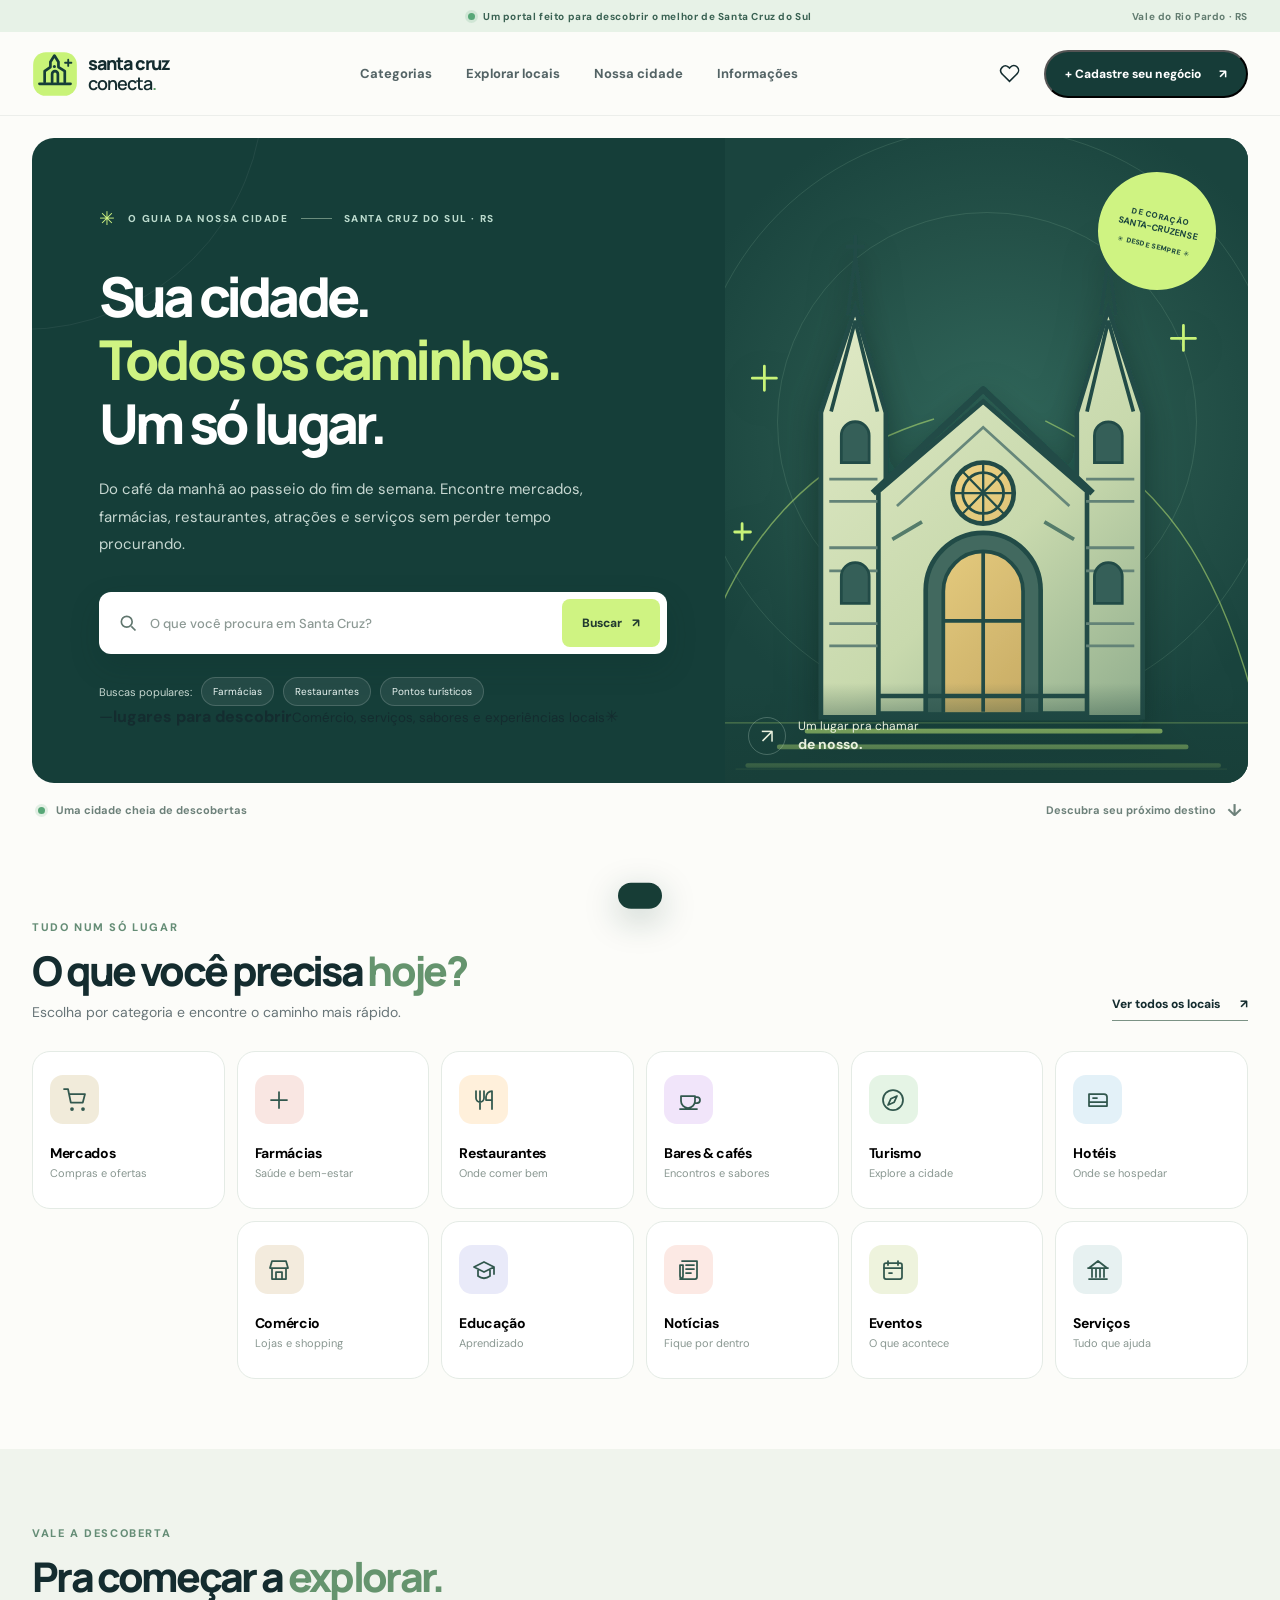
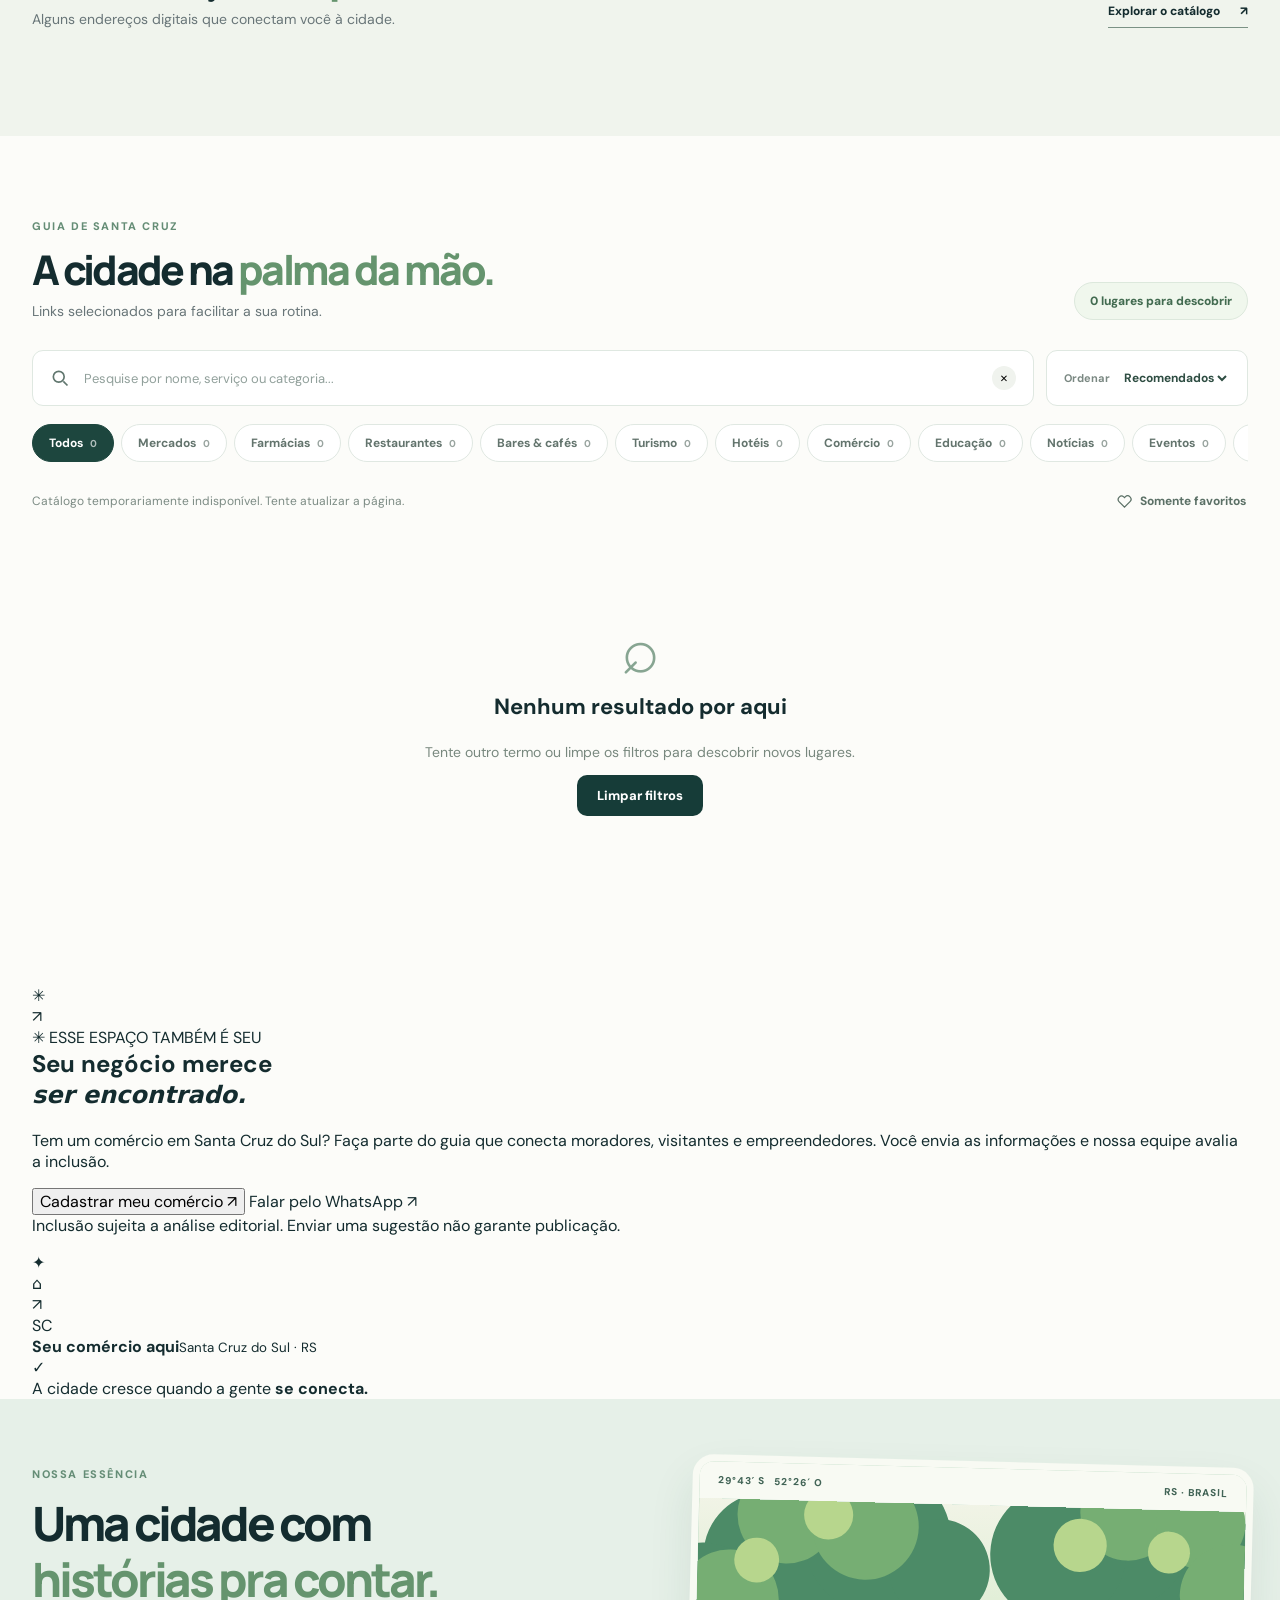
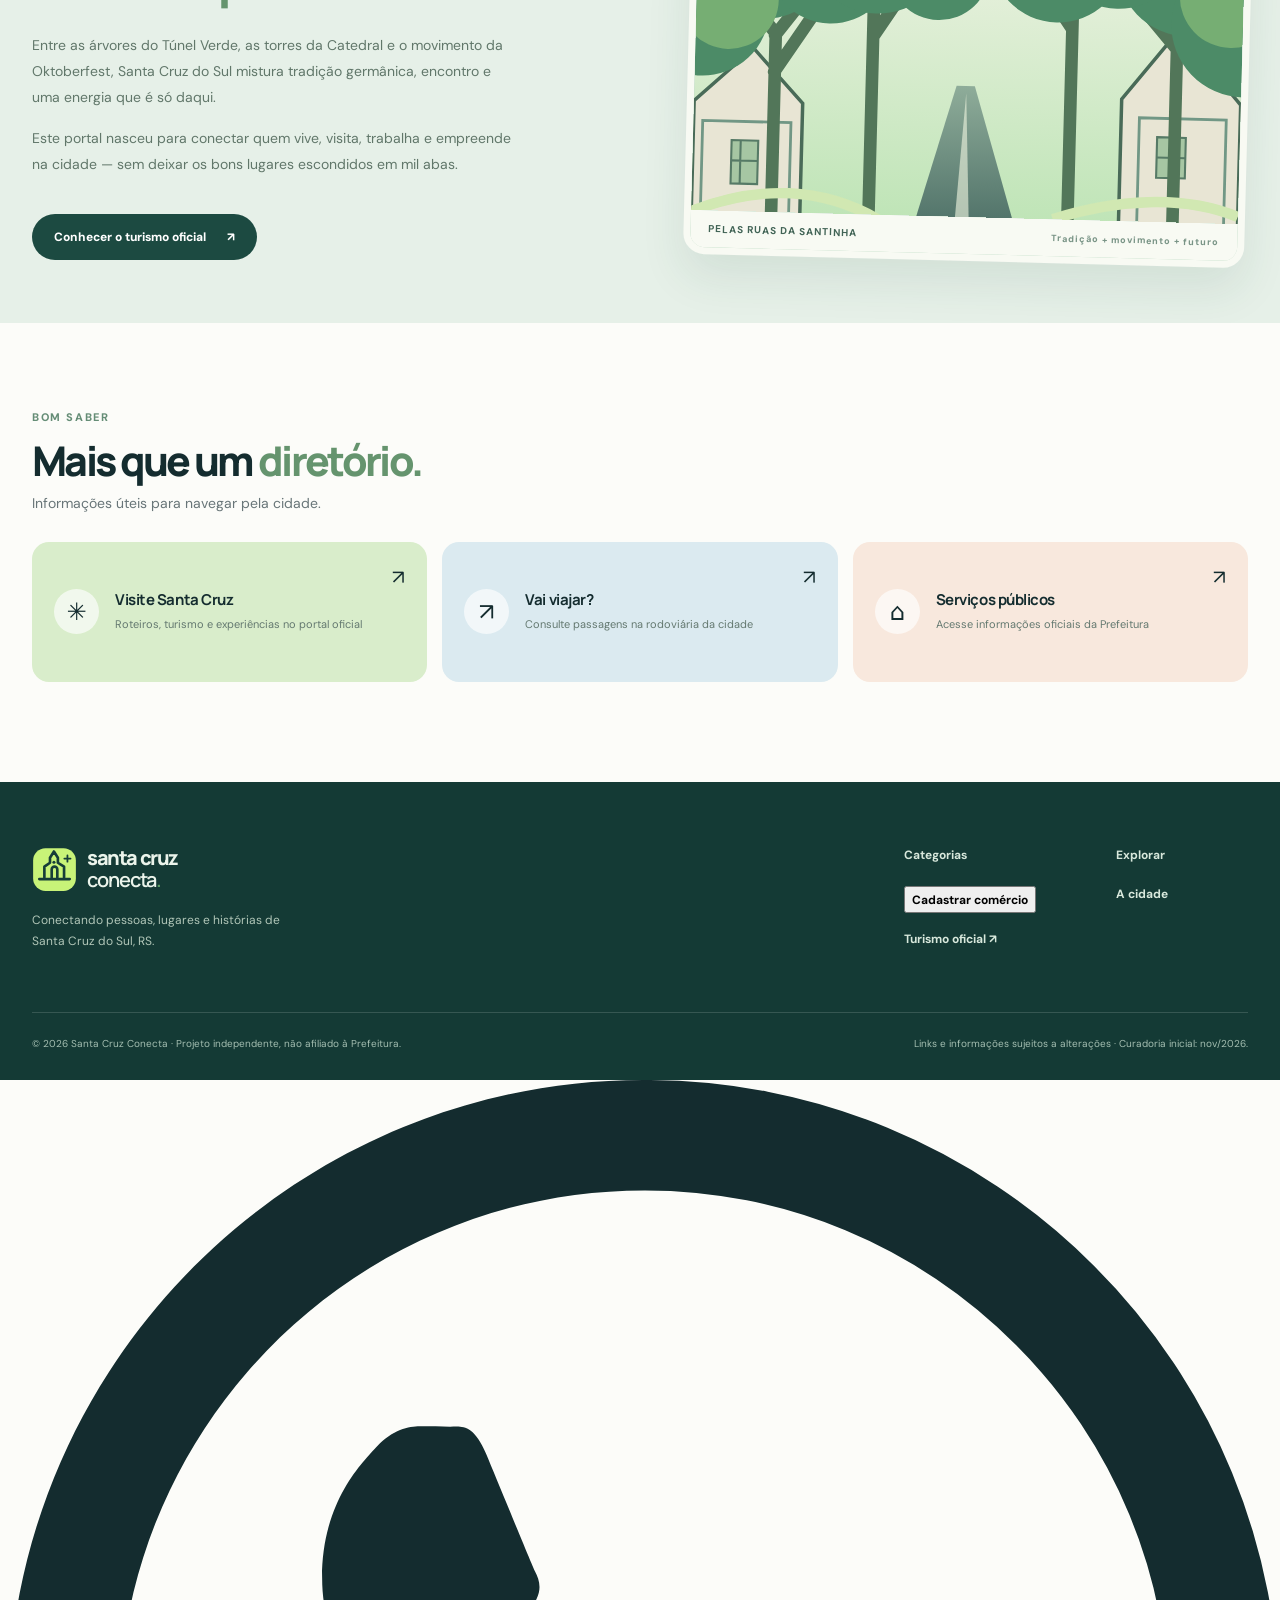
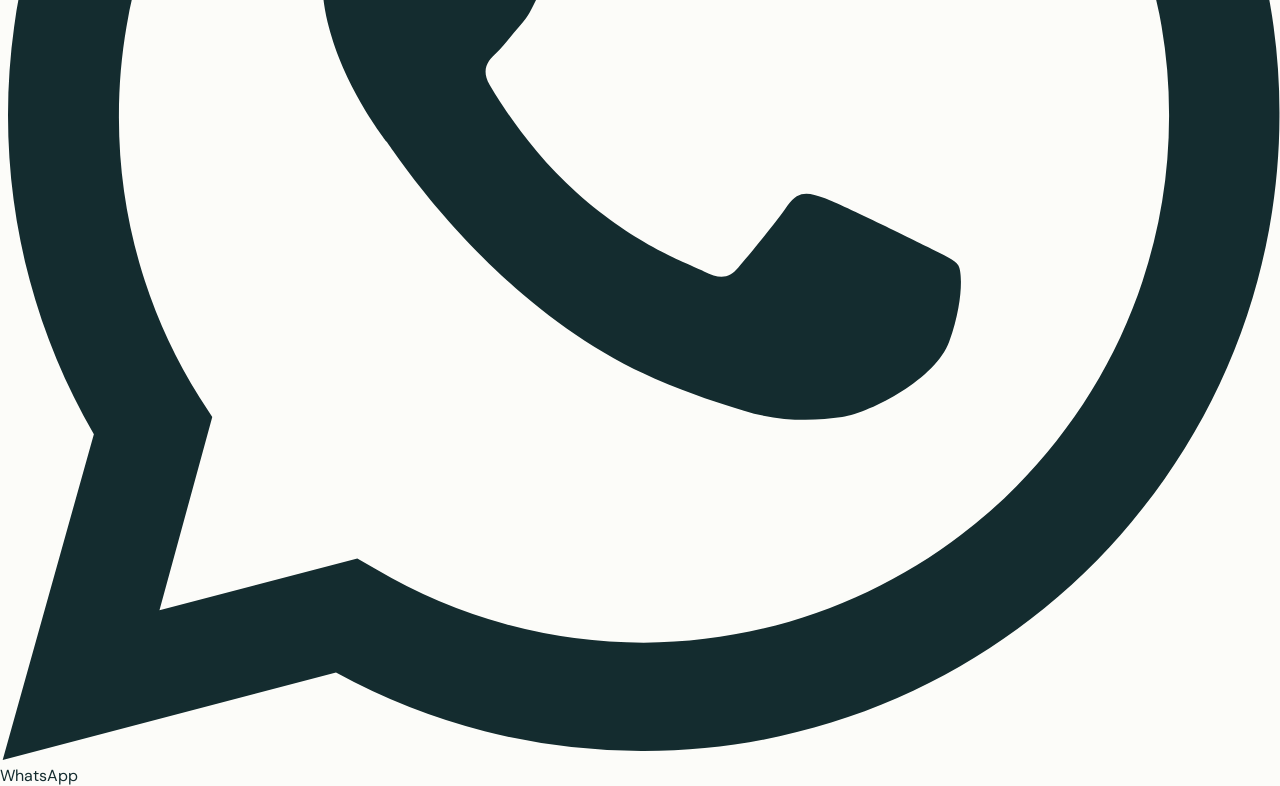
==== commit 911e7684: "Redesign do portal: novo bloco comercial, botão WhatsApp e formulário de indicação" ====
--- a/index.html
+++ b/index.html
@@ -10,6 +10,9 @@
   <meta property="og:description" content="Um guia independente de Santa Cruz do Sul. Explore, encontre e acesse sites e serviços da cidade.">
   <meta property="og:locale" content="pt_BR">
   <meta name="color-scheme" content="light">
+  <link rel="canonical" href="https://santa-cruz-conecta.pepirocha123.workers.dev/">
+  <meta property="og:url" content="https://santa-cruz-conecta.pepirocha123.workers.dev/">
+  <meta name="twitter:card" content="summary_large_image">
   <link rel="icon" type="image/svg+xml" href="assets/logo.svg">
   <link rel="stylesheet" href="assets/styles.css">
   <title>Santa Cruz Conecta — Descubra sua cidade</title>
@@ -33,11 +36,11 @@
       </nav>
       <div class="header-actions">
         <button type="button" class="icon-button favorites-trigger" id="favoritesTop" aria-label="Mostrar favoritos" title="Meus favoritos"><svg viewBox="0 0 24 24" fill="none" stroke="currentColor" stroke-width="1.8"><path d="M20.8 4.6a5.4 5.4 0 0 0-7.6 0L12 5.8l-1.2-1.2a5.4 5.4 0 0 0-7.6 7.6l1.2 1.2L12 21l7.6-7.6 1.2-1.2a5.4 5.4 0 0 0 0-7.6Z"/></svg><span id="favoriteCount" class="favorite-count" hidden>0</span></button>
-        <a class="header-cta" href="#catalogo">Explorar a cidade <span aria-hidden="true">↗</span></a>
+        <button class="header-cta" type="button" data-open-submission>+ Cadastre seu negócio <span aria-hidden="true">↗</span></button>
         <button class="mobile-menu-button icon-button" type="button" id="menuBtn" aria-label="Abrir menu" aria-expanded="false" aria-controls="mobileNav"><span></span><span></span><span></span></button>
       </div>
     </div>
-    <nav id="mobileNav" class="mobile-nav" aria-label="Menu do celular" hidden><a href="#categorias">Categorias</a><a href="#catalogo">Explorar locais</a><a href="#cidade">Nossa cidade</a><a href="#informacoes">Informações</a></nav>
+    <nav id="mobileNav" class="mobile-nav" aria-label="Menu do celular" hidden><a href="#categorias">Categorias</a><a href="#catalogo">Explorar locais</a><a href="#cidade">Nossa cidade</a><a href="#informacoes">Informações</a><button type="button" class="mobile-submit-link" data-open-submission>+ Cadastre seu negócio <span aria-hidden="true">↗</span></button></nav>
   </header>
 
   <main>
@@ -53,7 +56,8 @@
             <input id="heroInput" type="search" placeholder="O que você procura em Santa Cruz?" autocomplete="off">
             <button type="submit">Buscar <span aria-hidden="true">↗</span></button>
           </form>
-          <div class="hero-tags"><span>Buscas populares:</span><button data-quick="farmacias">Farmácias</button><button data-quick="restaurantes">Restaurantes</button><button data-quick="turismo">Pontos turísticos</button></div>
+          <div class="hero-tags"><span>Buscas populares:</span><button type="button" data-quick="farmacias">Farmácias</button><button type="button" data-quick="restaurantes">Restaurantes</button><button type="button" data-quick="turismo">Pontos turísticos</button></div>
+          <div class="hero-proof"><span class="hero-proof-number" id="heroPlaceCount">—</span><span><strong>lugares para descobrir</strong><small>Comércio, serviços, sabores e experiências locais</small></span><span class="hero-proof-glow" aria-hidden="true">✳</span></div>
         </div>
         <div class="hero-visual" role="img" aria-label="Ilustração original da Catedral São João Batista, símbolo de Santa Cruz do Sul">
           <div class="visual-orbit orbit-one"></div><div class="visual-orbit orbit-two"></div><div class="visual-stamp">DE CORAÇÃO<br><strong>SANTA-CRUZENSE</strong><small>✳ DESDE SEMPRE ✳</small></div>
@@ -89,11 +93,55 @@
       <div class="load-more-wrap" id="loadMoreWrap"><button type="button" class="load-more" id="loadMore">Mostrar mais lugares <span aria-hidden="true">↓</span></button></div>
     </section>
 
+    <section class="community-section shell" id="cadastre" aria-labelledby="community-title">
+      <div class="community-card">
+        <div class="community-decor community-decor-a" aria-hidden="true">✳</div>
+        <div class="community-decor community-decor-b" aria-hidden="true">↗</div>
+        <div class="community-copy">
+          <span class="community-kicker"><span aria-hidden="true">✳</span> ESSE ESPAÇO TAMBÉM É SEU</span>
+          <h2 id="community-title">Seu negócio merece<br><em>ser encontrado.</em></h2>
+          <p>Tem um comércio em Santa Cruz do Sul? Faça parte do guia que conecta moradores, visitantes e empreendedores. Você envia as informações e nossa equipe avalia a inclusão.</p>
+          <div class="community-actions">
+            <button class="community-primary" type="button" data-open-submission>Cadastrar meu comércio <span aria-hidden="true">↗</span></button>
+            <a class="community-secondary" href="https://wa.me/5551999953049?text=Ol%C3%A1%21%20Gostaria%20de%20falar%20sobre%20o%20Santa%20Cruz%20Conecta." target="_blank" rel="noopener noreferrer">Falar pelo WhatsApp <span aria-hidden="true">↗</span></a>
+          </div>
+          <p class="community-footnote">Inclusão sujeita a análise editorial. Enviar uma sugestão não garante publicação.</p>
+        </div>
+        <div class="community-art" aria-hidden="true">
+          <div class="community-pin pin-a">✦</div><div class="community-pin pin-b">⌂</div><div class="community-pin pin-c">↗</div>
+          <div class="community-art-card"><span class="mini-card-avatar">SC</span><div><strong>Seu comércio aqui</strong><small>Santa Cruz do Sul · RS</small></div><span class="mini-check">✓</span></div>
+          <div class="community-art-caption">A cidade cresce quando a gente <strong>se conecta.</strong></div>
+        </div>
+      </div>
+    </section>
+
     <section class="city-section" id="cidade" aria-labelledby="city-title"><div class="shell city-inner"><div class="city-text"><span class="section-kicker">NOSSA ESSÊNCIA</span><h2 id="city-title">Uma cidade com<br><i>histórias pra contar.</i></h2><p>Entre as árvores do Túnel Verde, as torres da Catedral e o movimento da Oktoberfest, Santa Cruz do Sul mistura tradição germânica, encontro e uma energia que é só daqui.</p><p>Este portal nasceu para conectar quem vive, visita, trabalha e empreende na cidade — sem deixar os bons lugares escondidos em mil abas.</p><a class="city-link" href="https://www.santacruz.rs.gov.br/servicos/servicos-para-o-turista" rel="noopener noreferrer" target="_blank">Conhecer o turismo oficial <span aria-hidden="true">↗</span></a></div><div class="city-art"><div class="city-art-header"><span>29°43′ S &nbsp; 52°26′ O</span><span>RS · BRASIL</span></div><img src="assets/tunel.svg" alt="Ilustração original de árvores formando o Túnel Verde"><div class="city-art-foot"><strong>PELAS RUAS DA SANTINHA</strong><span>Tradição + movimento + futuro</span></div></div></div></section>
 
     <section class="section shell info-section" id="informacoes" aria-labelledby="info-title"><div class="section-heading"><div><span class="section-kicker">BOM SABER</span><h2 id="info-title">Mais que um <i>diretório.</i></h2><p>Informações úteis para navegar pela cidade.</p></div></div><div class="info-grid"><a href="https://santacruzmaisturistica.com.br/" target="_blank" rel="noopener noreferrer" class="info-card info-green"><span class="info-icon">✳</span><span class="info-copy"><strong>Visite Santa Cruz</strong><span>Roteiros, turismo e experiências no portal oficial</span></span><span class="info-arrow">↗</span></a><a href="https://santacruz.passagensweb.com.br/Principal" target="_blank" rel="noopener noreferrer" class="info-card info-blue"><span class="info-icon">↗</span><span class="info-copy"><strong>Vai viajar?</strong><span>Consulte passagens na rodoviária da cidade</span></span><span class="info-arrow">↗</span></a><a href="https://www.santacruz.rs.gov.br/" target="_blank" rel="noopener noreferrer" class="info-card info-peach"><span class="info-icon">⌂</span><span class="info-copy"><strong>Serviços públicos</strong><span>Acesse informações oficiais da Prefeitura</span></span><span class="info-arrow">↗</span></a></div></section>
   </main>
-  <footer class="footer"><div class="shell"><div class="footer-top"><div><a class="brand footer-brand" href="#inicio"><img src="assets/logo.svg" width="45" height="45" alt=""><span class="brand-name">santa cruz<span>conecta<span class="brand-period">.</span></span></span></a><p>Conectando pessoas, lugares e histórias de Santa Cruz do Sul, RS.</p></div><div class="footer-links"><a href="#categorias">Categorias</a><a href="#catalogo">Explorar</a><a href="#cidade">A cidade</a><a href="https://www.santacruz.rs.gov.br/servicos/servicos-para-o-turista" target="_blank" rel="noopener noreferrer">Turismo oficial ↗</a></div></div><div class="footer-bottom"><span>© <span id="year">2026</span> Santa Cruz Conecta · Projeto independente, não afiliado à Prefeitura.</span><span>Links e informações sujeitos a alterações · Curadoria inicial: nov/2026.</span></div></div></footer>
+  <footer class="footer"><div class="shell"><div class="footer-top"><div><a class="brand footer-brand" href="#inicio"><img src="assets/logo.svg" width="45" height="45" alt=""><span class="brand-name">santa cruz<span>conecta<span class="brand-period">.</span></span></span></a><p>Conectando pessoas, lugares e histórias de Santa Cruz do Sul, RS.</p></div><div class="footer-links"><a href="#categorias">Categorias</a><a href="#catalogo">Explorar</a><button class="footer-submit-link" type="button" data-open-submission>Cadastrar comércio</button><a href="#cidade">A cidade</a><a href="https://www.santacruz.rs.gov.br/servicos/servicos-para-o-turista" target="_blank" rel="noopener noreferrer">Turismo oficial ↗</a></div></div><div class="footer-bottom"><span>© <span id="year">2026</span> Santa Cruz Conecta · Projeto independente, não afiliado à Prefeitura.</span><span>Links e informações sujeitos a alterações · Curadoria inicial: nov/2026.</span></div></div></footer>
+  <div class="contact-float" aria-label="Atendimento Santa Cruz Conecta">
+    <a class="contact-whatsapp" href="https://wa.me/5551999953049?text=Ol%C3%A1%21%20Vim%20pelo%20Santa%20Cruz%20Conecta%20e%20gostaria%20de%20falar%20com%20voc%C3%AAs." target="_blank" rel="noopener noreferrer" aria-label="Conversar com Santa Cruz Conecta no WhatsApp" title="Fale conosco no WhatsApp">
+      <svg viewBox="0 0 24 24" aria-hidden="true" focusable="false"><path fill="currentColor" d="M20.52 3.49A11.84 11.84 0 0 0 12.06 0C5.5 0 .15 5.34.15 11.91c0 2.1.55 4.16 1.61 5.98L.05 24l6.25-1.64a11.9 11.9 0 0 0 5.76 1.47h.01c6.56 0 11.91-5.34 11.92-11.91a11.83 11.83 0 0 0-3.47-8.43ZM12.07 21.8a9.84 9.84 0 0 1-5.01-1.37l-.36-.21-3.71.97.99-3.62-.24-.37a9.84 9.84 0 0 1-1.51-5.28c0-5.43 4.42-9.85 9.85-9.85a9.78 9.78 0 0 1 6.96 2.89 9.79 9.79 0 0 1 2.88 6.97c0 5.43-4.42 9.85-9.85 9.87Zm5.4-7.38c-.3-.15-1.76-.87-2.03-.96-.27-.1-.47-.15-.67.14-.2.3-.76.97-.93 1.17-.17.2-.34.22-.64.07-.29-.15-1.25-.46-2.38-1.47-.88-.78-1.47-1.74-1.64-2.03-.17-.3-.02-.46.13-.6.14-.14.3-.35.45-.52.15-.17.2-.29.3-.49.1-.2.05-.37-.03-.52-.07-.15-.67-1.61-.92-2.21-.24-.58-.49-.5-.67-.5-.17-.01-.37-.01-.57-.01-.2 0-.52.07-.79.37-.27.3-1.04 1.02-1.04 2.48s1.06 2.87 1.21 3.07c.15.2 2.08 3.17 5.03 4.44.7.3 1.24.47 1.67.6.7.22 1.34.19 1.84.12.56-.09 1.76-.72 2.01-1.42.25-.69.25-1.28.17-1.42-.07-.12-.27-.19-.56-.34Z"/></svg>
+      <span>WhatsApp</span>
+    </a>
+  </div>
+  <dialog class="business-dialog" id="businessDialog" aria-labelledby="businessTitle" aria-describedby="businessIntro">
+    <div class="dialog-head"><div><span class="dialog-kicker">FAÇA PARTE DA CIDADE</span><h2 id="businessTitle">Indique seu comércio</h2><p id="businessIntro">Preencha os dados abaixo. Vamos preparar uma mensagem para nossa equipe no WhatsApp.</p></div><button type="button" class="dialog-close" id="closeBusinessDialog" aria-label="Fechar formulário">✕</button></div>
+    <form id="businessForm" class="business-form">
+      <div class="business-fields">
+        <label class="business-field">Nome do estabelecimento <span>*</span><input name="name" autocomplete="organization" required minlength="2" maxlength="120" placeholder="Ex.: Cafeteria do Centro"></label>
+        <label class="business-field">Categoria <span>*</span><select name="category" id="businessCategory" required><option value="">Selecione uma categoria</option></select></label>
+        <label class="business-field">Bairro ou endereço <span>*</span><input name="address" required maxlength="180" placeholder="Ex.: Centro, Santa Cruz do Sul"></label>
+        <label class="business-field">Seu nome <span>*</span><input name="contact" autocomplete="name" required maxlength="90" placeholder="Como podemos chamar você?"></label>
+        <label class="business-field">Site, Instagram ou rede social (opcional)<input name="site" maxlength="220" placeholder="Ex.: instagram.com/sualoja"></label>
+        <label class="business-field">Telefone do comércio (opcional)<input name="phone" type="tel" maxlength="30" placeholder="(51) 99999-9999"></label>
+        <label class="business-field business-wide">Conte um pouco sobre o negócio (opcional)<textarea name="details" maxlength="450" rows="3" placeholder="O que vocês oferecem?"></textarea></label>
+      </div>
+      <label class="business-consent"><input type="checkbox" name="permission" required><span>Confirmo que tenho autorização para enviar os dados desse estabelecimento para avaliação.</span></label>
+      <div class="business-dialog-footer"><p>Ao continuar, o WhatsApp será aberto com a mensagem preenchida. Você precisará tocar em <strong>Enviar</strong>. Nada é publicado automaticamente.</p><button class="business-submit" type="submit">Continuar no WhatsApp <span aria-hidden="true">↗</span></button></div>
+    </form>
+  </dialog>
   <div id="toast" class="toast" role="status" aria-live="polite"></div>
 </body>
 </html>
--- a/assets/styles.css
+++ b/assets/styles.css
@@ -13,3 +13,6 @@
 @media(max-width:800px){.shell{width:min(100% - 38px,var(--shell))}.topline-right{display:none}.header-inner{min-height:72px}.desktop-nav,.header-cta{display:none}.mobile-menu-button{display:flex;flex-direction:column;justify-content:center;gap:4px}.mobile-menu-button span{background:var(--ink);width:19px;height:2px;border-radius:4px}.hero{padding-top:15px}.hero-panel{grid-template-columns:1fr}.hero-copy{padding:51px 39px 49px}.hero-copy h1{font-size:clamp(40px,7vw,58px);margin-top:28px}.hero-visual{height:350px}.cathedral-art{width:570px;bottom:-125px;left:50%}.visual-stamp{right:30px;top:22px}.hero-under{gap:10px}.section{padding-top:60px;padding-bottom:60px}.featured-grid,.directory-grid{grid-template-columns:repeat(2,minmax(0,1fr))}.info-grid{grid-template-columns:1fr}.info-card{min-height:106px}.city-inner{grid-template-columns:1fr;gap:32px}.city-text p{max-width:650px}.city-art{max-width:650px}.footer-top{align-items:flex-start}}
 @media(max-width:540px){.shell{width:calc(100% - 30px)}.topline{font-size:9px;letter-spacing:0}.brand-name{font-size:16px}.brand img{height:40px;width:40px}.header-inner{min-height:65px}.hero-panel{border-radius:18px}.hero-copy{padding:38px 22px 32px}.hero-eyebrow{font-size:8px;gap:8px;white-space:normal;line-height:1.5}.eyebrow-line{width:12px}.hero h1{font-size:39px;line-height:1.13;margin:28px 0 17px}.hero-copy>p{font-size:13px;line-height:1.77;margin-bottom:26px}.hero-search{height:57px;padding:6px 6px 6px 12px;gap:7px}.hero-search input{font-size:11px}.hero-search svg{width:18px}.hero-search button{padding:15px 13px;font-size:11px}.hero-tags{gap:7px;margin-top:18px}.hero-tags>span{width:100%}.hero-tags button{font-size:10px}.hero-visual{height:265px}.cathedral-art{width:460px;bottom:-130px}.visual-stamp{width:91px;height:91px;right:15px;top:18px;font-size:6px}.visual-stamp strong{font-size:7px}.visual-stamp small{font-size:6px;margin-top:3px}.visual-caption{bottom:16px;left:16px;font-size:10px}.visual-caption strong{font-size:12px}.visual-caption-icon{height:32px;width:32px}.hero-under{font-size:9px;align-items:start}.hero-under>span:last-child{text-align:right}.section{padding-top:51px;padding-bottom:57px}.section-heading{align-items:flex-start;gap:13px;margin-bottom:25px}.section-heading h2{font-size:32px}.section-heading p{font-size:12px;line-height:1.55}.section-heading .text-link{display:none}.section-kicker{font-size:9px}.categories-grid{grid-template-columns:repeat(2,minmax(0,1fr));gap:9px}.category-tile{min-height:139px;padding:18px 16px}.category-tile .category-symbol{width:42px;height:42px;margin-bottom:14px}.category-tile strong{font-size:13px}.category-tile>span:last-child{font-size:10px}.featured-section{padding:53px 0}.featured-grid,.directory-grid{grid-template-columns:1fr;gap:12px}.feature-card{min-height:174px;padding:20px}.feature-cat{margin-top:11px}.feature-card h3{font-size:16px}.directory-section{padding-bottom:72px}.directory-toolbar{flex-direction:column}.directory-search{height:53px;flex:auto}.sort-wrap{height:44px;justify-content:space-between}.filter-scroll{margin-top:15px}.results-line{font-size:11px;gap:9px}.favorites-filter{font-size:11px}.place-card{min-height:211px;padding:19px}.place-description{margin:12px 0}.city-inner{padding-top:54px;padding-bottom:59px}.city-text h2{font-size:34px}.city-text p{font-size:12.5px}.city-art{transform:none;border-width:5px}.city-art-header,.city-art-foot{font-size:8px;padding:10px}.city-art-foot span{font-size:8px}.info-section{padding-top:62px;padding-bottom:73px}.footer{padding-top:51px}.footer-top{flex-direction:column;padding-bottom:40px}.footer-links{gap:17px 45px}.footer-bottom{flex-direction:column;gap:9px;line-height:1.65}.toast{bottom:14px;max-width:calc(100% - 30px);white-space:normal;text-align:center}}
 @media(prefers-reduced-motion:reduce){html{scroll-behavior:auto}*,*:before,*:after{transition-duration:.01ms!important;animation-duration:.01ms!important}}
+
+/* Ícones oficiais e imagens próprias enviados ao Supabase Storage. */
+.place-mark{object-fit:contain;background:#f4f7f0;padding:5px;border:1px solid #e4eae1}
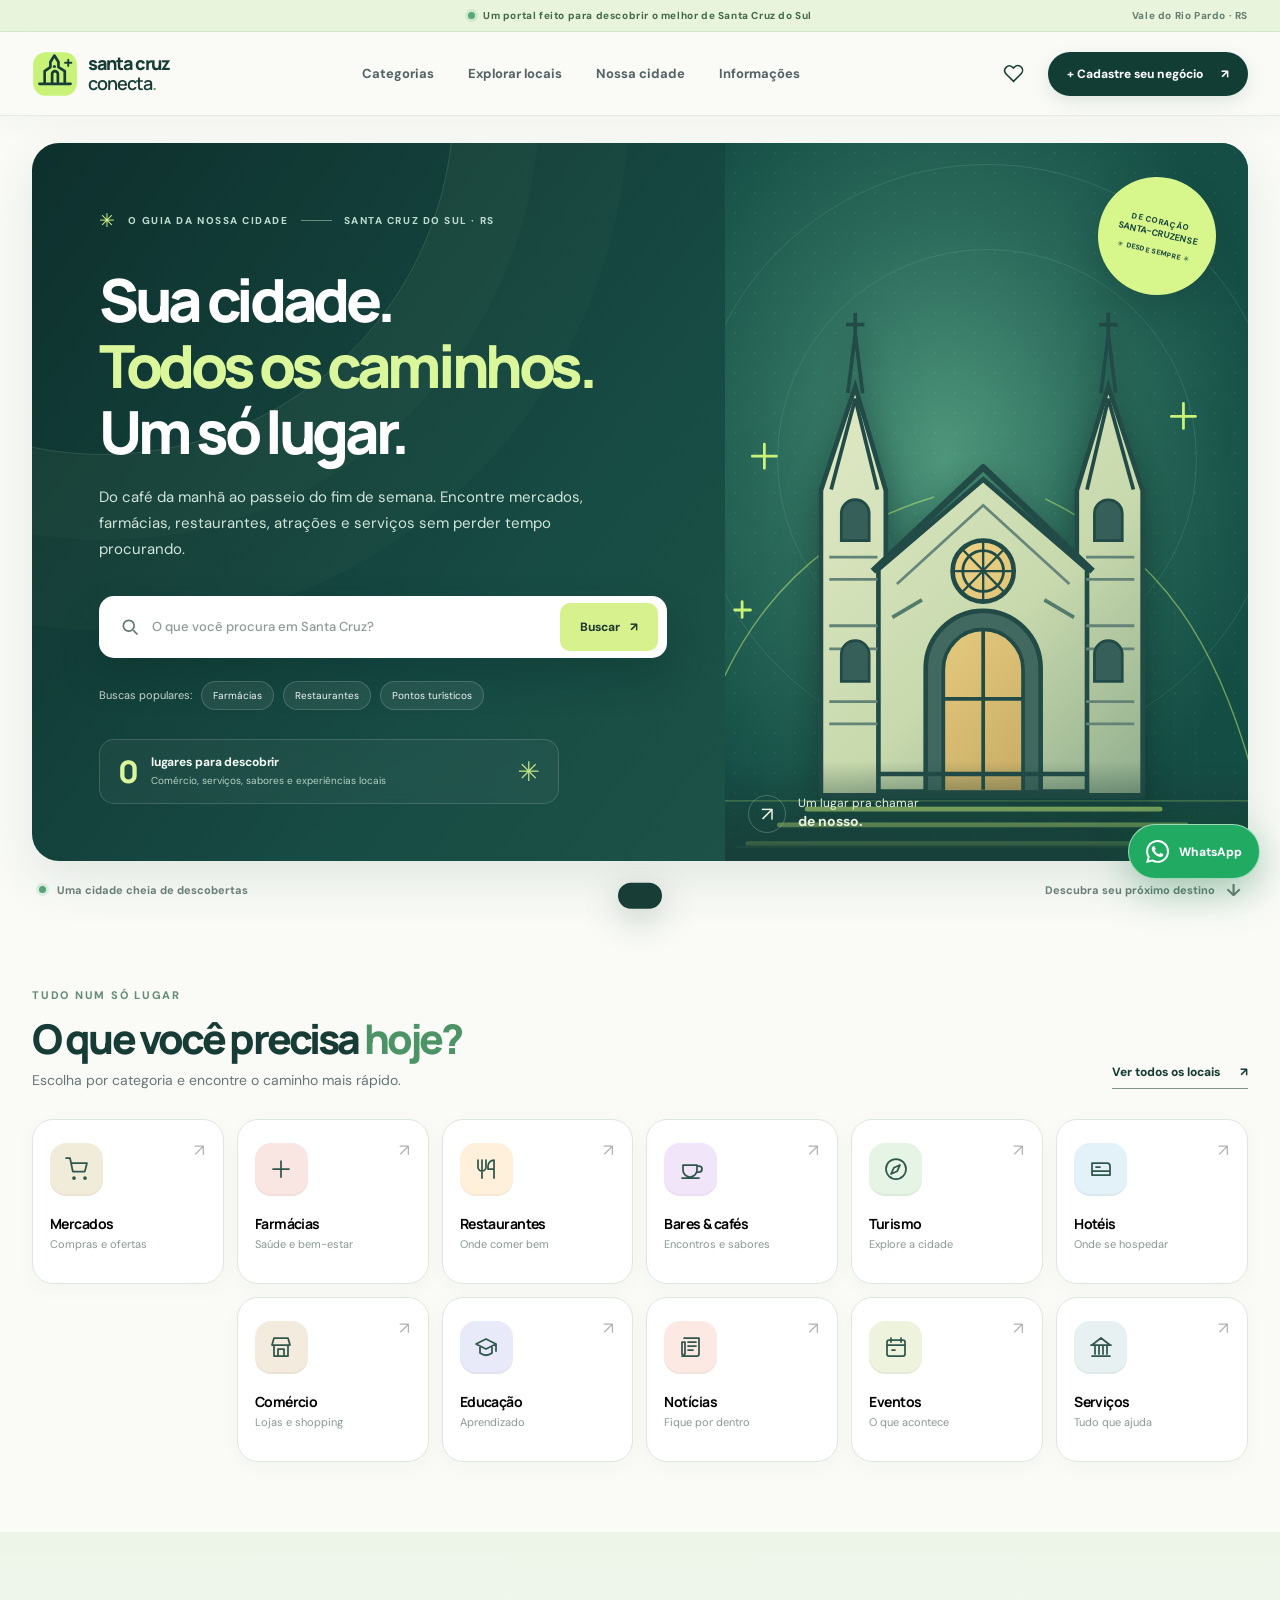
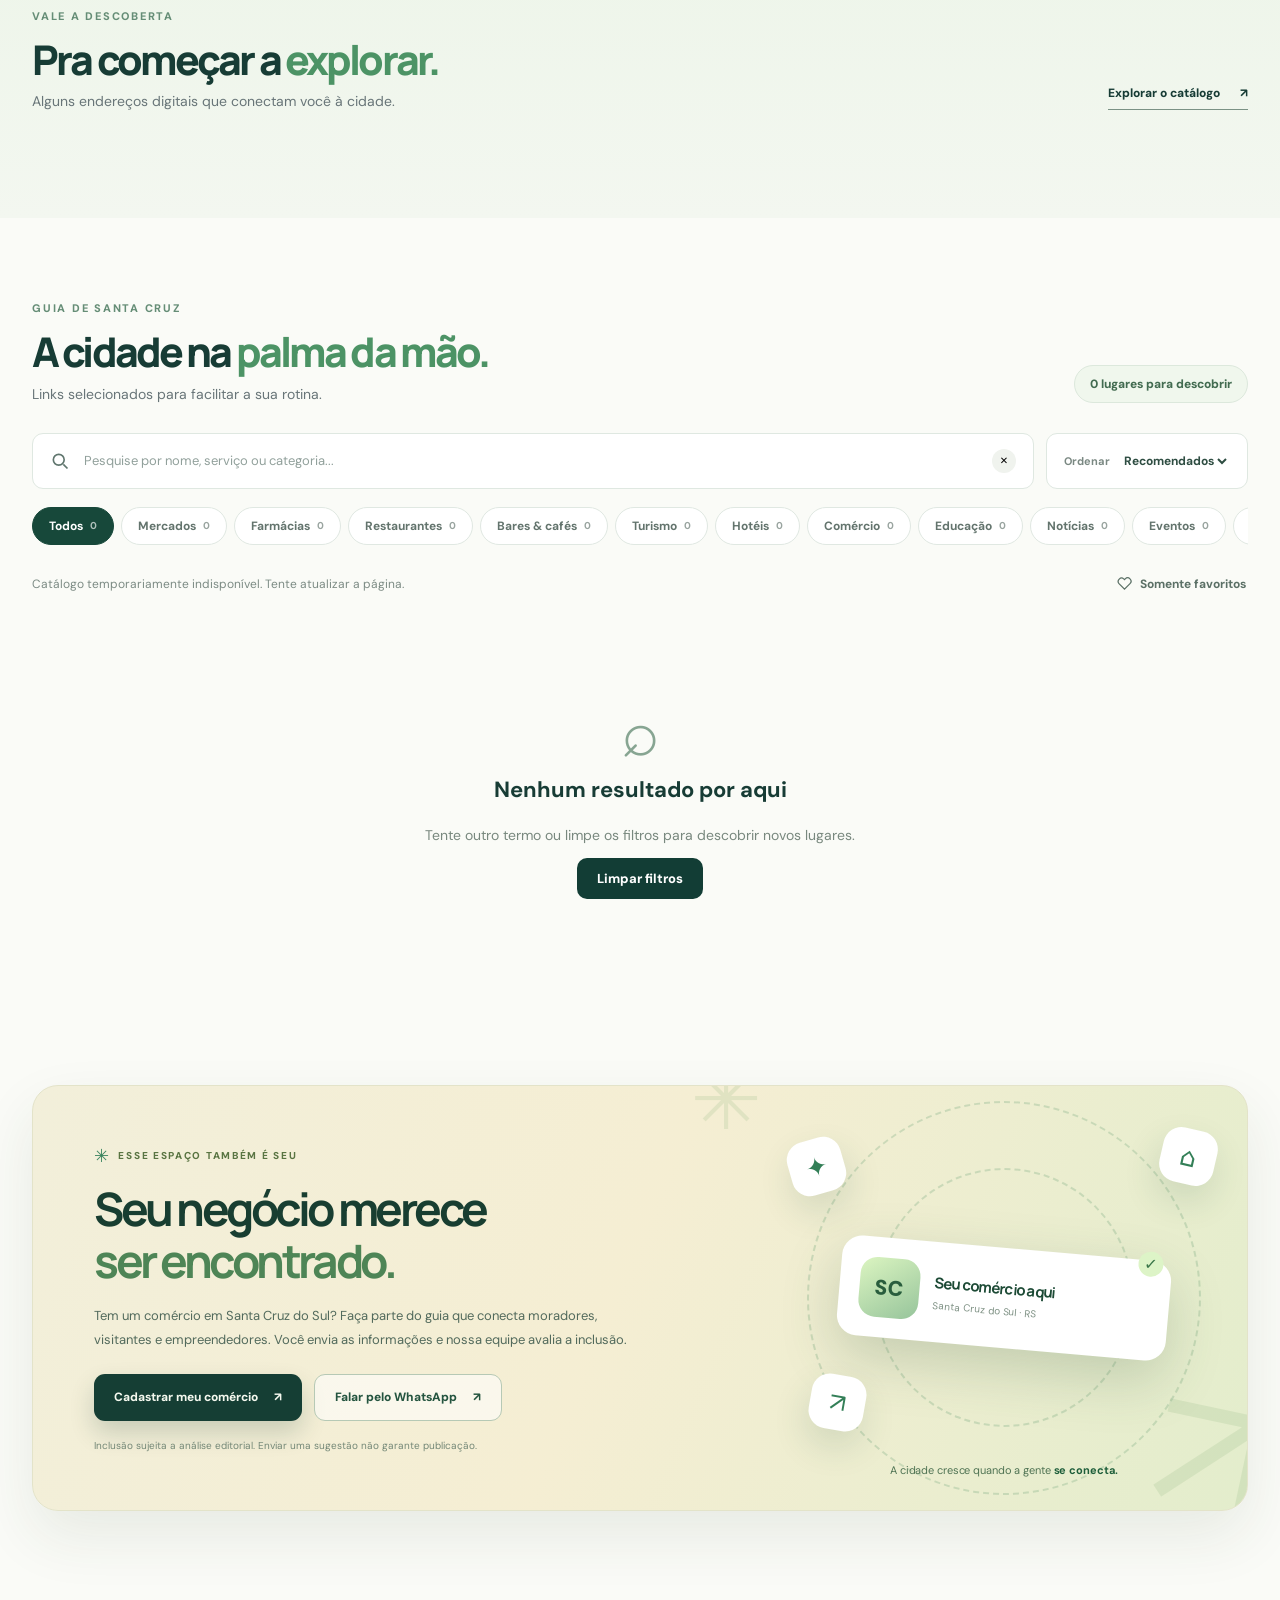
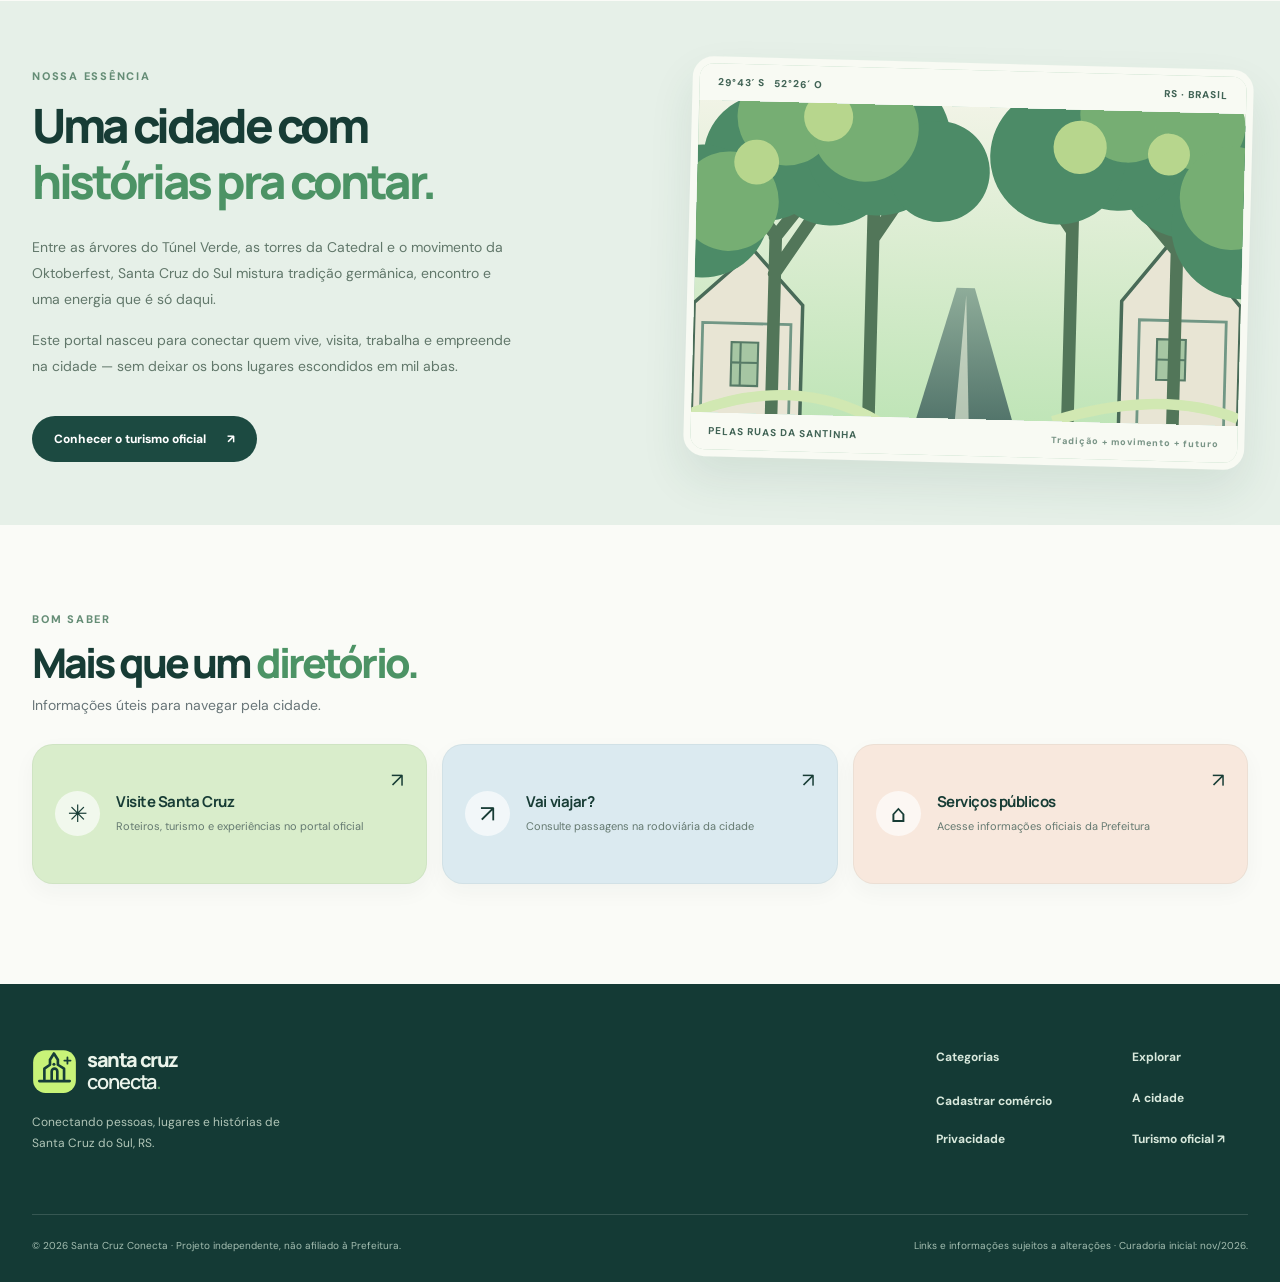
==== commit 00be1faa: "Enviar indicações pela fila privada e informar privacidade no formulário" ====
--- a/index.html
+++ b/index.html
@@ -119,7 +119,7 @@
 
     <section class="section shell info-section" id="informacoes" aria-labelledby="info-title"><div class="section-heading"><div><span class="section-kicker">BOM SABER</span><h2 id="info-title">Mais que um <i>diretório.</i></h2><p>Informações úteis para navegar pela cidade.</p></div></div><div class="info-grid"><a href="https://santacruzmaisturistica.com.br/" target="_blank" rel="noopener noreferrer" class="info-card info-green"><span class="info-icon">✳</span><span class="info-copy"><strong>Visite Santa Cruz</strong><span>Roteiros, turismo e experiências no portal oficial</span></span><span class="info-arrow">↗</span></a><a href="https://santacruz.passagensweb.com.br/Principal" target="_blank" rel="noopener noreferrer" class="info-card info-blue"><span class="info-icon">↗</span><span class="info-copy"><strong>Vai viajar?</strong><span>Consulte passagens na rodoviária da cidade</span></span><span class="info-arrow">↗</span></a><a href="https://www.santacruz.rs.gov.br/" target="_blank" rel="noopener noreferrer" class="info-card info-peach"><span class="info-icon">⌂</span><span class="info-copy"><strong>Serviços públicos</strong><span>Acesse informações oficiais da Prefeitura</span></span><span class="info-arrow">↗</span></a></div></section>
   </main>
-  <footer class="footer"><div class="shell"><div class="footer-top"><div><a class="brand footer-brand" href="#inicio"><img src="assets/logo.svg" width="45" height="45" alt=""><span class="brand-name">santa cruz<span>conecta<span class="brand-period">.</span></span></span></a><p>Conectando pessoas, lugares e histórias de Santa Cruz do Sul, RS.</p></div><div class="footer-links"><a href="#categorias">Categorias</a><a href="#catalogo">Explorar</a><button class="footer-submit-link" type="button" data-open-submission>Cadastrar comércio</button><a href="#cidade">A cidade</a><a href="https://www.santacruz.rs.gov.br/servicos/servicos-para-o-turista" target="_blank" rel="noopener noreferrer">Turismo oficial ↗</a></div></div><div class="footer-bottom"><span>© <span id="year">2026</span> Santa Cruz Conecta · Projeto independente, não afiliado à Prefeitura.</span><span>Links e informações sujeitos a alterações · Curadoria inicial: nov/2026.</span></div></div></footer>
+  <footer class="footer"><div class="shell"><div class="footer-top"><div><a class="brand footer-brand" href="#inicio"><img src="assets/logo.svg" width="45" height="45" alt=""><span class="brand-name">santa cruz<span>conecta<span class="brand-period">.</span></span></span></a><p>Conectando pessoas, lugares e histórias de Santa Cruz do Sul, RS.</p></div><div class="footer-links"><a href="#categorias">Categorias</a><a href="#catalogo">Explorar</a><button class="footer-submit-link" type="button" data-open-submission>Cadastrar comércio</button><a href="#cidade">A cidade</a><a href="/privacidade.html">Privacidade</a><a href="https://www.santacruz.rs.gov.br/servicos/servicos-para-o-turista" target="_blank" rel="noopener noreferrer">Turismo oficial ↗</a></div></div><div class="footer-bottom"><span>© <span id="year">2026</span> Santa Cruz Conecta · Projeto independente, não afiliado à Prefeitura.</span><span>Links e informações sujeitos a alterações · Curadoria inicial: nov/2026.</span></div></div></footer>
   <div class="contact-float" aria-label="Atendimento Santa Cruz Conecta">
     <a class="contact-whatsapp" href="https://wa.me/5551999953049?text=Ol%C3%A1%21%20Vim%20pelo%20Santa%20Cruz%20Conecta%20e%20gostaria%20de%20falar%20com%20voc%C3%AAs." target="_blank" rel="noopener noreferrer" aria-label="Conversar com Santa Cruz Conecta no WhatsApp" title="Fale conosco no WhatsApp">
       <svg viewBox="0 0 24 24" aria-hidden="true" focusable="false"><path fill="currentColor" d="M20.52 3.49A11.84 11.84 0 0 0 12.06 0C5.5 0 .15 5.34.15 11.91c0 2.1.55 4.16 1.61 5.98L.05 24l6.25-1.64a11.9 11.9 0 0 0 5.76 1.47h.01c6.56 0 11.91-5.34 11.92-11.91a11.83 11.83 0 0 0-3.47-8.43ZM12.07 21.8a9.84 9.84 0 0 1-5.01-1.37l-.36-.21-3.71.97.99-3.62-.24-.37a9.84 9.84 0 0 1-1.51-5.28c0-5.43 4.42-9.85 9.85-9.85a9.78 9.78 0 0 1 6.96 2.89 9.79 9.79 0 0 1 2.88 6.97c0 5.43-4.42 9.85-9.85 9.87Zm5.4-7.38c-.3-.15-1.76-.87-2.03-.96-.27-.1-.47-.15-.67.14-.2.3-.76.97-.93 1.17-.17.2-.34.22-.64.07-.29-.15-1.25-.46-2.38-1.47-.88-.78-1.47-1.74-1.64-2.03-.17-.3-.02-.46.13-.6.14-.14.3-.35.45-.52.15-.17.2-.29.3-.49.1-.2.05-.37-.03-.52-.07-.15-.67-1.61-.92-2.21-.24-.58-.49-.5-.67-.5-.17-.01-.37-.01-.57-.01-.2 0-.52.07-.79.37-.27.3-1.04 1.02-1.04 2.48s1.06 2.87 1.21 3.07c.15.2 2.08 3.17 5.03 4.44.7.3 1.24.47 1.67.6.7.22 1.34.19 1.84.12.56-.09 1.76-.72 2.01-1.42.25-.69.25-1.28.17-1.42-.07-.12-.27-.19-.56-.34Z"/></svg>
@@ -127,19 +127,22 @@
     </a>
   </div>
   <dialog class="business-dialog" id="businessDialog" aria-labelledby="businessTitle" aria-describedby="businessIntro">
-    <div class="dialog-head"><div><span class="dialog-kicker">FAÇA PARTE DA CIDADE</span><h2 id="businessTitle">Indique seu comércio</h2><p id="businessIntro">Preencha os dados abaixo. Vamos preparar uma mensagem para nossa equipe no WhatsApp.</p></div><button type="button" class="dialog-close" id="closeBusinessDialog" aria-label="Fechar formulário">✕</button></div>
+    <div class="dialog-head"><div><span class="dialog-kicker">FAÇA PARTE DA CIDADE</span><h2 id="businessTitle">Indique seu comércio</h2><p id="businessIntro">Preencha os dados para enviar sua indicação diretamente ao portal. Nossa equipe analisa antes de publicar.</p></div><button type="button" class="dialog-close" id="closeBusinessDialog" aria-label="Fechar formulário">✕</button></div>
     <form id="businessForm" class="business-form">
       <div class="business-fields">
         <label class="business-field">Nome do estabelecimento <span>*</span><input name="name" autocomplete="organization" required minlength="2" maxlength="120" placeholder="Ex.: Cafeteria do Centro"></label>
         <label class="business-field">Categoria <span>*</span><select name="category" id="businessCategory" required><option value="">Selecione uma categoria</option></select></label>
         <label class="business-field">Bairro ou endereço <span>*</span><input name="address" required maxlength="180" placeholder="Ex.: Centro, Santa Cruz do Sul"></label>
         <label class="business-field">Seu nome <span>*</span><input name="contact" autocomplete="name" required maxlength="90" placeholder="Como podemos chamar você?"></label>
+        <label class="business-field">E-mail para retorno <span>*</span><input name="email" type="email" autocomplete="email" required maxlength="160" placeholder="contato@exemplo.com"></label>
         <label class="business-field">Site, Instagram ou rede social (opcional)<input name="site" maxlength="220" placeholder="Ex.: instagram.com/sualoja"></label>
         <label class="business-field">Telefone do comércio (opcional)<input name="phone" type="tel" maxlength="30" placeholder="(51) 99999-9999"></label>
         <label class="business-field business-wide">Conte um pouco sobre o negócio (opcional)<textarea name="details" maxlength="450" rows="3" placeholder="O que vocês oferecem?"></textarea></label>
       </div>
-      <label class="business-consent"><input type="checkbox" name="permission" required><span>Confirmo que tenho autorização para enviar os dados desse estabelecimento para avaliação.</span></label>
-      <div class="business-dialog-footer"><p>Ao continuar, o WhatsApp será aberto com a mensagem preenchida. Você precisará tocar em <strong>Enviar</strong>. Nada é publicado automaticamente.</p><button class="business-submit" type="submit">Continuar no WhatsApp <span aria-hidden="true">↗</span></button></div>
+      <div class="business-honeypot" aria-hidden="true"><label>Deixe em branco<input name="company_confirmation" tabindex="-1" autocomplete="off"></label></div>
+      <label class="business-consent"><input type="checkbox" name="permission" required><span>Confirmo que posso indicar o negócio e autorizo o uso dos dados informados apenas para análise e contato. Veja nossa <a href="/privacidade.html" target="_blank" rel="noopener noreferrer">Política de Privacidade</a>.</span></label>
+      <div class="business-result" id="businessResult" role="status" aria-live="polite" hidden></div>
+      <div class="business-dialog-footer"><p>O pedido fica em uma fila privada, sujeito à análise. Nenhum comércio será publicado sem aprovação.</p><div class="business-submit-actions"><button class="business-whatsapp-alt" id="businessWhatsappFallback" type="button">Prefiro WhatsApp ↗</button><button class="business-submit" id="businessSubmitButton" type="submit">Enviar solicitação <span aria-hidden="true">↗</span></button></div></div>
     </form>
   </dialog>
   <div id="toast" class="toast" role="status" aria-live="polite"></div>
--- a/assets/styles.css
+++ b/assets/styles.css
@@ -16,3 +16,177 @@
 
 /* Ícones oficiais e imagens próprias enviados ao Supabase Storage. */
 .place-mark{object-fit:contain;background:#f4f7f0;padding:5px;border:1px solid #e4eae1}
+
+/* --- Santa Cruz Conecta v2 · acabamento editorial e conversão local --- */
+:root{--ink:#173c35;--green:#123d35;--lime:#d7f78d;--paper:#fafbf7;--shadow:0 22px 56px rgba(18,60,47,.11)}
+body{background:var(--paper)}
+.topline{background:#e8f4dc;border-bottom:1px solid #d5e7cf;font-size:10px;color:#426748}
+.site-header{background:rgba(250,251,247,.94);backdrop-filter:blur(18px);-webkit-backdrop-filter:blur(18px);border-bottom:1px solid #e5ebe2;box-shadow:0 8px 26px rgba(12,50,36,.035)}
+.header-cta{border:0;box-shadow:0 6px 18px rgba(21,75,52,.12);transition:transform .2s,box-shadow .2s,background .2s}
+.header-cta:hover{transform:translateY(-2px);box-shadow:0 12px 26px rgba(21,75,52,.2)}
+.desktop-nav a{transition:color .2s}
+.mobile-submit-link{background:#e3f2d1;color:#1a5137;text-align:left;border:0;font-size:14px;border-radius:12px;font-weight:800;width:100%;padding:14px 16px;margin-top:10px}
+.hero{padding-top:27px}
+.hero-panel{min-height:625px;border-radius:27px;background:linear-gradient(127deg,#0e302d 0%,#174c44 48%,#235a4a 100%);box-shadow:0 20px 50px #1444381b}
+.hero-panel:before{width:700px;height:700px;left:-280px;top:-390px;border:1px solid rgba(231,255,220,.14);box-shadow:0 0 0 85px rgba(193,232,162,.025),0 0 0 175px rgba(193,232,162,.02)}
+.hero-copy{padding-top:68px;padding-bottom:57px}
+.hero h1{font-size:clamp(41px,4.65vw,69px);letter-spacing:-.073em;line-height:1.105;text-wrap:balance}
+.hero h1 em{color:#dbf79b;position:relative}
+.hero-copy>p{max-width:510px;line-height:1.72;color:#d0e5da}
+.hero-search{border:2px solid transparent;border-radius:15px;box-shadow:0 19px 36px #072c284c}
+.hero-search:focus-within{border-color:#bdf27d;box-shadow:0 0 0 5px rgba(198,242,134,.16),0 17px 38px #092e2b55}
+.hero-search button{background:#d6f18e;border-radius:10px}
+.hero-tags button{transition:background .18s,transform .18s}
+.hero-tags button:hover{transform:translateY(-2px)}
+.hero-proof{display:flex;align-items:center;gap:14px;margin-top:29px;max-width:460px;padding:14px 18px;border:1px solid #ffffff27;border-radius:15px;background:#ffffff0a;backdrop-filter:blur(10px);position:relative}
+.hero-proof-number{font-family:'Manrope',sans-serif;font-size:31px;line-height:1;font-weight:800;letter-spacing:-.07em;color:#dbf79b}
+.hero-proof strong{display:block;color:#f6fff4;font-size:12px;letter-spacing:-.01em}
+.hero-proof small{display:block;color:#b4d2c4;font-size:10px;line-height:1.5;margin-top:3px}
+.hero-proof-glow{margin-left:auto;color:#d7f78d;font-size:27px;opacity:.85}
+.hero-visual{background:radial-gradient(ellipse at 42% 44%,#4f977c 0,#2c6c5c 40%,#154e45 76%);isolation:isolate}
+.hero-visual:before{content:'';position:absolute;inset:0;background-image:radial-gradient(#d5f6bd3d 1px,transparent 1px);background-size:20px 20px;opacity:.26;z-index:-1}
+.visual-stamp{box-shadow:0 18px 35px #0c30293d;background:#d7f78d}
+.cathedral-art{filter:drop-shadow(0 20px 28px #0d302b58)}
+.hero-under{padding:18px 7px 4px}
+.section-heading h2,.city-text h2{letter-spacing:-.07em;text-wrap:balance}
+.section-heading h2 i,.city-text h2 i{color:#4c9365}
+.section-kicker{letter-spacing:.16em}
+.categories-grid{gap:13px}
+.category-tile{border:1px solid #dce8df;border-radius:21px;min-height:165px;position:relative;overflow:hidden;box-shadow:0 5px 20px #153f3208}
+.category-tile:after{content:'↗';position:absolute;top:19px;right:18px;font-size:17px;opacity:.3;transition:opacity .18s,transform .18s}
+.category-tile:hover:after{opacity:1;transform:translate(2px,-2px)}
+.category-tile .category-symbol{border-radius:16px;width:53px;height:53px;margin-bottom:18px;box-shadow:inset 0 -2px 0 #00000009}
+.category-tile strong{font-family:'Manrope',sans-serif;letter-spacing:-.04em}
+.featured-section{background:linear-gradient(180deg,#edf5e9,#f3f7f0)}
+.feature-card,.place-card{border-radius:21px;border:1px solid #dfe8df;box-shadow:0 4px 17px rgba(13,52,35,.025)}
+.feature-card{position:relative;overflow:hidden}
+.feature-card:before{content:'';position:absolute;top:0;left:0;right:0;height:4px;background:linear-gradient(90deg,#b1dc97,#e6f9b8,transparent);opacity:.85}
+.feature-arrow{background:#edf7e9}
+.feature-card:hover .feature-arrow{background:#d4f394}
+.place-card{transition:box-shadow .23s,transform .23s,border-color .23s}
+.place-card:hover{box-shadow:0 22px 50px #1a4a3b16;border-color:#b0d4b4}
+.place-name-block h3{font-size:16px}
+.place-mark{box-shadow:0 4px 11px #164c3211}
+.place-link{border-radius:8px;background:#eaf5e6;padding:8px 12px;gap:8px;transition:background .15s,transform .15s}
+.place-link:hover{background:#d5ecc9;transform:translateY(-1px)}
+.directory-search:focus-within{border-color:#6ba680;box-shadow:0 0 0 3px #80bd9430}
+.filter-chip[aria-pressed="true"]{background:#17483a;border-color:#17483a}
+.info-card{border-radius:21px;border:1px solid #193c290d;box-shadow:0 8px 22px rgba(20,60,48,.04)}
+/* Convite editorial para a comunidade */
+.community-section{padding-top:17px;padding-bottom:90px}
+.community-card{position:relative;overflow:hidden;display:grid;grid-template-columns:60% 40%;min-height:387px;border-radius:26px;background:linear-gradient(113deg,#f2efda 0%,#f5eed3 48%,#e3edcc 100%);border:1px solid #e3e3c9;box-shadow:0 25px 60px rgba(43,69,34,.09)}
+.community-copy{position:relative;z-index:2;padding:57px 10px 48px 61px}
+.community-kicker{font-weight:800;font-size:10px;letter-spacing:.17em;color:#597442}
+.community-kicker span{font-size:18px;vertical-align:middle;margin-right:4px;color:#39835e}
+.community-copy h2{font-family:'Manrope',sans-serif;font-size:clamp(32px,3.6vw,53px);line-height:1.12;letter-spacing:-.075em;margin:15px 0 18px;color:#183e31;text-wrap:balance}
+.community-copy h2 em{font-style:normal;color:#4e8556}
+.community-copy>p:not(.community-footnote){color:#526a5c;line-height:1.8;font-size:13px;max-width:545px;margin-bottom:23px}
+.community-actions{display:flex;align-items:center;gap:12px;flex-wrap:wrap}
+.community-primary,.community-secondary{display:inline-flex;align-items:center;justify-content:center;gap:16px;min-height:47px;padding:13px 20px;border-radius:11px;font-size:12px;font-weight:800;text-decoration:none;transition:transform .18s,box-shadow .18s}
+.community-primary{border:0;background:#153e34;color:#f4f8ee;box-shadow:0 12px 25px #143e3530}
+.community-primary:hover{background:#255c48;transform:translateY(-2px)}
+.community-secondary{border:1px solid #b6c9b5;background:#ffffff90;color:#24543f}
+.community-secondary:hover{background:#fff;transform:translateY(-2px)}
+.community-footnote{color:#738776;font-size:10px;margin-top:18px}
+.community-art{position:relative;display:flex;align-items:center;justify-content:center;padding:48px;isolation:isolate}
+.community-art:before,.community-art:after{content:'';position:absolute;border:2px dashed #7eac8450;border-radius:50%;width:390px;height:390px;z-index:-1}
+.community-art:after{width:255px;height:255px}
+.community-decor{position:absolute;pointer-events:none;color:#93b884;font-size:85px;opacity:.20}
+.community-decor-a{right:40%;top:-41px}.community-decor-b{right:-17px;bottom:-65px;transform:rotate(12deg);font-size:180px}
+.community-art-card{display:flex;align-items:center;gap:14px;background:#fff;border-radius:20px;padding:20px;box-shadow:0 20px 55px #365b4138;transform:rotate(5deg);width:min(330px,100%);position:relative}
+.mini-card-avatar{flex:none;width:60px;height:60px;display:grid;place-items:center;border-radius:17px;background:linear-gradient(145deg,#dcf5c1,#96c49b);font-size:21px;font-weight:900;color:#295d3d}
+.community-art-card strong{display:block;font-family:'Manrope',sans-serif;color:#1c4a35;font-size:15px;letter-spacing:-.045em}
+.community-art-card small{display:block;color:#7d9083;font-size:10px;margin-top:6px}
+.mini-check{background:#ddf4c7;color:#397648;border-radius:50%;height:25px;width:25px;display:grid;place-items:center;position:absolute;right:9px;top:-9px;font-weight:900}
+.community-pin{position:absolute;display:grid;place-items:center;z-index:2;height:55px;width:55px;background:#fff;border-radius:18px;box-shadow:0 16px 35px #23523e24;color:#337f57;font-size:26px}
+.pin-a{top:53px;left:28px;transform:rotate(-16deg)}.pin-b{right:31px;top:43px;transform:rotate(13deg)}.pin-c{bottom:80px;left:49px;transform:rotate(10deg)}
+.community-art-caption{position:absolute;bottom:33px;color:#4f7353;font-size:11px;letter-spacing:-.01em}
+.community-art-caption strong{color:#1e5e3a}
+/* Canal de atendimento discreto, sempre acessível */
+.contact-float{position:fixed;right:20px;bottom:21px;z-index:75;pointer-events:none}
+.contact-whatsapp{pointer-events:auto;display:flex;align-items:center;justify-content:center;gap:10px;border:1px solid #ffffff90;background:#20aa62;color:#fff;border-radius:100px;padding:13px 17px;min-height:55px;box-shadow:0 12px 40px #0f743d59;font-weight:800;font-size:12px;transition:transform .2s,background .2s,box-shadow .2s}
+.contact-whatsapp svg{width:23px;height:23px;display:block}
+.contact-whatsapp:hover{transform:translateY(-4px);background:#128a4f;box-shadow:0 15px 43px #0f743d80}
+/* Formulário de indicação: sem banco público nem gravação anônima */
+.business-dialog{padding:0;width:min(720px,calc(100vw - 28px));max-height:min(95dvh,850px);border:1px solid #e2e9dc;border-radius:23px;background:#fff;box-shadow:0 35px 100px #061f1baa;color:#1a4535}
+.business-dialog::backdrop{background:#092d28b8;backdrop-filter:blur(5px)}
+.dialog-head{background:linear-gradient(120deg,#103f34,#2c6852);color:#fff;padding:28px 34px 24px;display:flex;align-items:flex-start;justify-content:space-between;gap:20px}
+.dialog-kicker{font-size:10px;letter-spacing:.17em;font-weight:800;color:#c4efa7}
+.dialog-head h2{font-family:'Manrope',sans-serif;letter-spacing:-.065em;font-size:29px;line-height:1.1;margin:8px 0 8px}
+.dialog-head p{font-size:12px;line-height:1.65;color:#d7eadd;max-width:520px;margin:0}
+.dialog-close{height:39px;width:39px;display:grid;place-items:center;flex:none;background:#ffffff20;color:white;border:1px solid #ffffff30;border-radius:50%;font-size:16px}
+.business-form{padding:28px 34px 30px;overflow-y:auto;max-height:calc(min(95dvh,850px) - 152px)}
+.business-fields{display:grid;grid-template-columns:1fr 1fr;gap:18px}
+.business-field{display:flex;flex-direction:column;gap:7px;font-size:12px;font-weight:800;color:#315b45}
+.business-field span{color:#c56e43}
+.business-field input,.business-field select,.business-field textarea{width:100%;background:#fbfcfa;border:1px solid #d7e5d8;border-radius:11px;min-height:45px;padding:11px 13px;color:#24483b;font:inherit;font-size:13px;font-weight:500}
+.business-field textarea{resize:vertical;min-height:79px}
+.business-field input:focus,.business-field select:focus,.business-field textarea:focus{outline:3px solid #bce9b4;outline-offset:0;border-color:#559e78}
+.business-field input::placeholder,.business-field textarea::placeholder{color:#98a99e}
+.business-wide{grid-column:1/-1}
+.business-consent{display:flex;align-items:flex-start;gap:10px;margin:19px 0 10px;font-size:11px;line-height:1.6;color:#6a7c6c}
+.business-consent input{margin-top:3px;accent-color:#235b40}
+.business-dialog-footer{border-top:1px solid #e5ece5;padding-top:17px;display:flex;align-items:center;gap:18px;justify-content:space-between}
+.business-dialog-footer p{max-width:350px;font-size:11px;line-height:1.6;color:#738578;margin:0}
+.business-dialog-footer strong{color:#335b45}
+.business-submit{display:inline-flex;align-items:center;justify-content:center;gap:12px;background:#164738;color:#fff;border:0;border-radius:11px;padding:15px 18px;white-space:nowrap;font-size:12px;font-weight:800}
+.business-submit:hover{background:#24664d}
+.footer-submit-link{font:inherit;font-size:12px;line-height:1.2;font-weight:700;color:#d8e8dc;border:0;padding:0;background:transparent;text-align:left;cursor:pointer}
+.footer-submit-link:hover{color:#c7ef81}
+@media(max-width:1100px){
+ .community-copy{padding-left:40px}
+ .community-card{grid-template-columns:61% 39%}
+ .community-art{padding:23px}
+ .community-art-card{transform:rotate(3deg)}
+}
+@media(max-width:800px){
+ .hero-panel{min-height:0}
+ .hero-copy{padding:52px 39px}
+ .hero-proof{margin-top:24px}
+ .community-card{grid-template-columns:1fr;min-height:0}
+ .community-copy{padding:45px 39px 13px}
+ .community-art{height:190px;overflow:hidden;padding:10px}
+ .community-art:before{width:260px;height:260px}
+ .community-art-card{width:300px;transform:rotate(2deg)}
+ .community-art-caption{bottom:8px}
+ .pin-a{top:12px;left:18%}.pin-b{right:19%;top:5px}.pin-c{bottom:25px;left:20%}
+ .community-section{padding-bottom:65px}
+}
+@media(max-width:540px){
+ .hero{padding-top:15px}
+ .hero-panel{border-radius:20px}
+ .hero-copy{padding:34px 22px 29px}
+ .hero-copy h1{font-size:clamp(35px,9.2vw,42px)}
+ .hero-copy>p{font-size:13px}
+ .hero-proof{padding:12px 13px;gap:11px}
+ .hero-proof-number{font-size:29px}
+ .hero-proof small{font-size:9px}
+ .category-tile{min-height:140px;padding:18px 15px}
+ .category-tile .category-symbol{margin-bottom:15px;height:43px;width:43px}
+ .community-section{padding-top:0;padding-bottom:55px}
+ .community-card{border-radius:20px}
+ .community-copy{padding:33px 22px 10px}
+ .community-copy h2{font-size:35px}
+ .community-copy>p:not(.community-footnote){font-size:12.5px}
+ .community-actions{align-items:stretch;flex-direction:column}
+ .community-primary,.community-secondary{width:100%;min-height:49px}
+ .community-art{height:150px}
+ .community-art-card{max-width:265px;padding:14px}
+ .mini-card-avatar{width:47px;height:47px}
+ .community-pin{width:40px;height:40px;font-size:21px}
+ .community-art-caption{font-size:9px;bottom:5px}
+ .contact-float{right:13px;bottom:max(13px,env(safe-area-inset-bottom))}
+ .contact-whatsapp{width:56px;height:56px;padding:0;border-radius:50%;box-shadow:0 10px 34px #0a6c3c59}
+ .contact-whatsapp svg{width:28px;height:28px}
+ .contact-whatsapp span{display:none}
+ .business-dialog{width:calc(100vw - 16px);border-radius:18px;max-height:96dvh}
+ .dialog-head{padding:22px 19px}
+ .dialog-head h2{font-size:24px}
+ .business-form{padding:20px 18px;max-height:calc(96dvh - 142px)}
+ .business-fields{grid-template-columns:1fr;gap:13px}
+ .business-dialog-footer{flex-direction:column;align-items:stretch}
+ .business-submit{width:100%;min-height:48px}
+ .business-field{grid-column:1/-1}
+ .toast{bottom:78px}
+}
+@media(prefers-reduced-motion:reduce){.contact-whatsapp,.community-primary,.community-secondary{transition:none}}
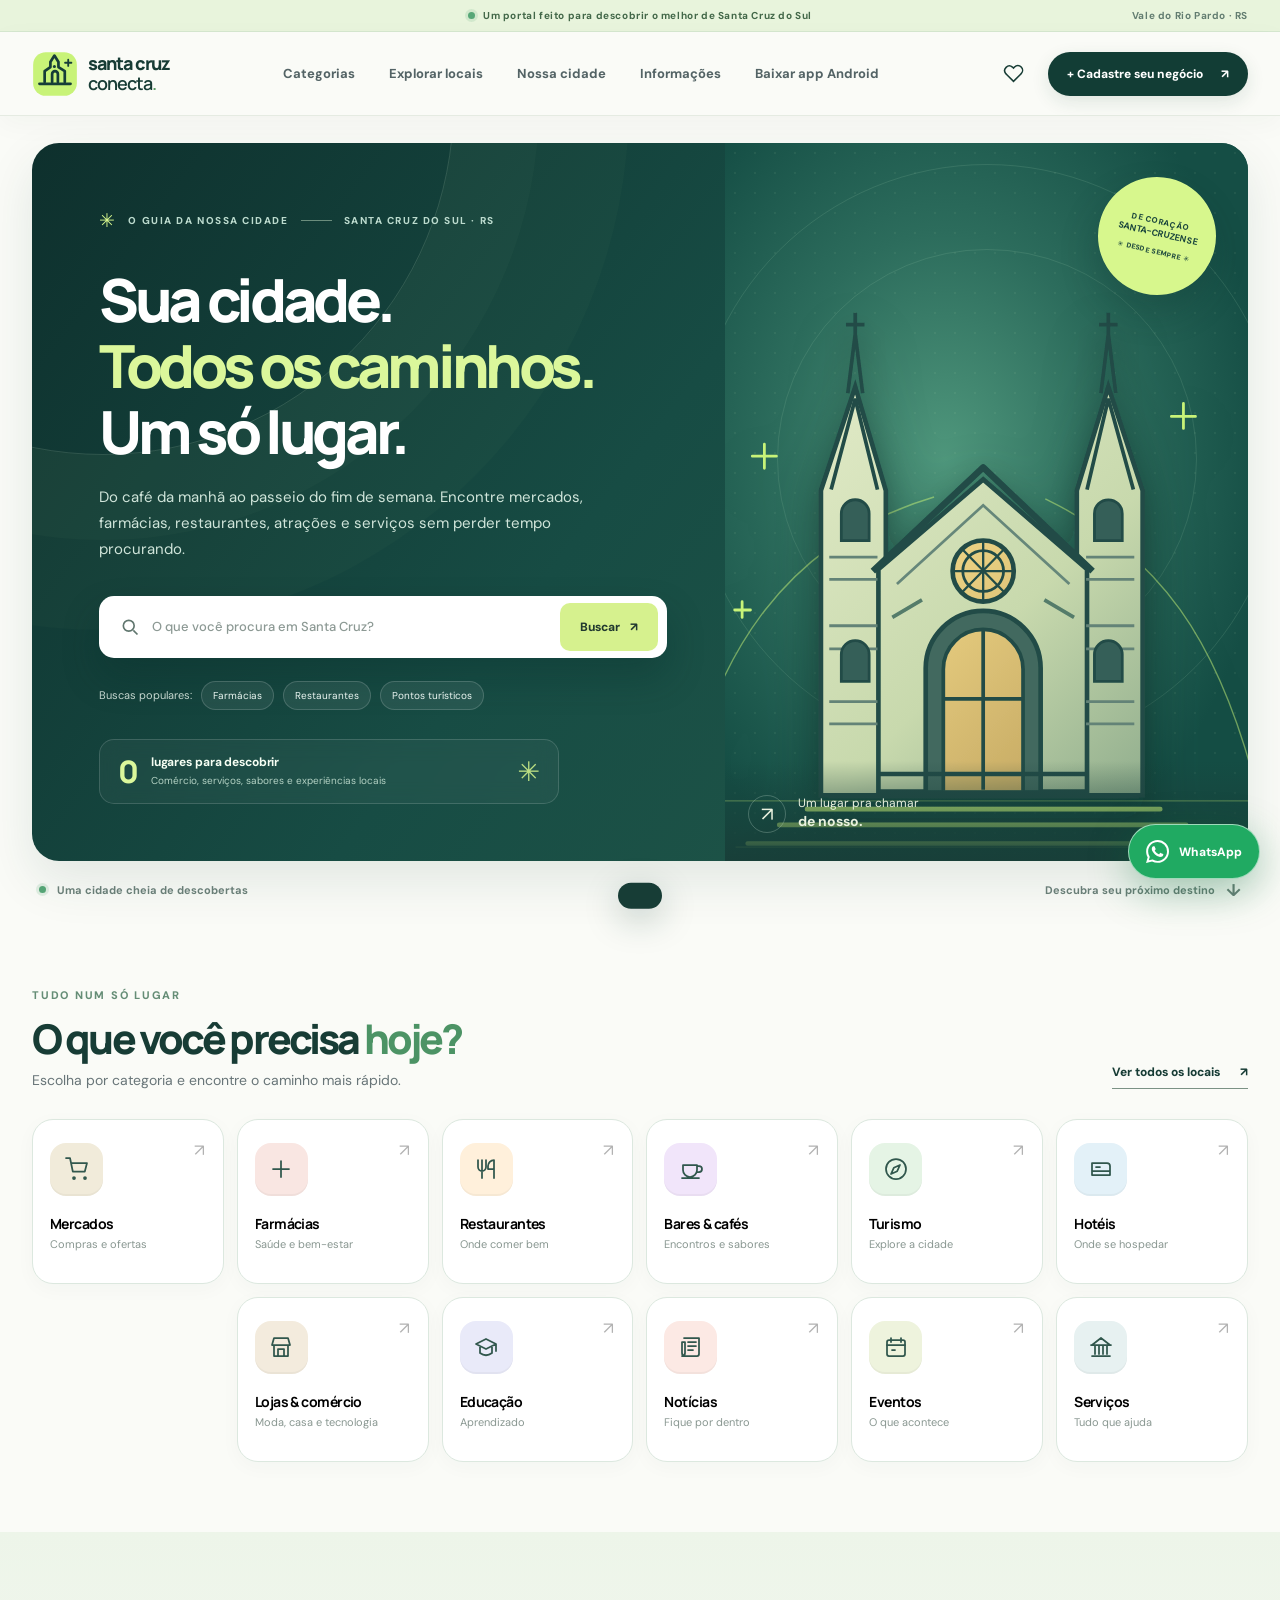
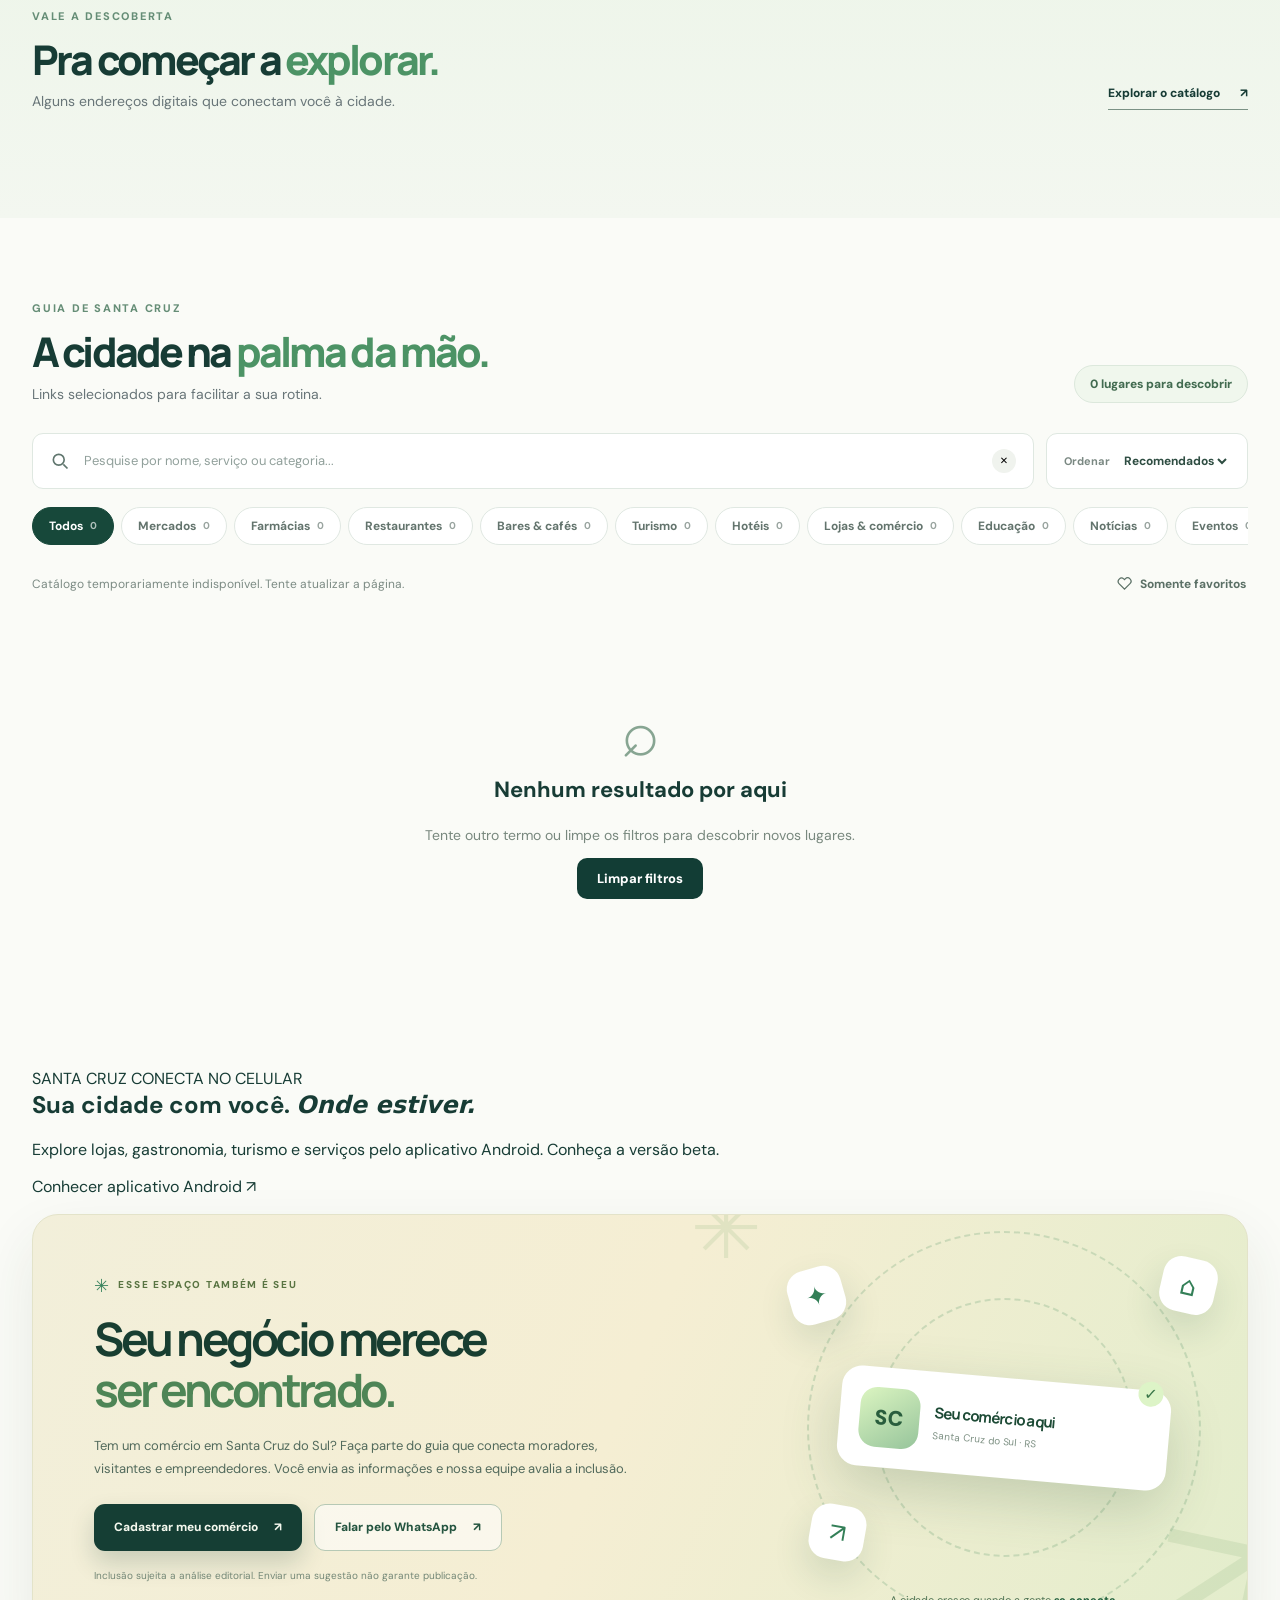
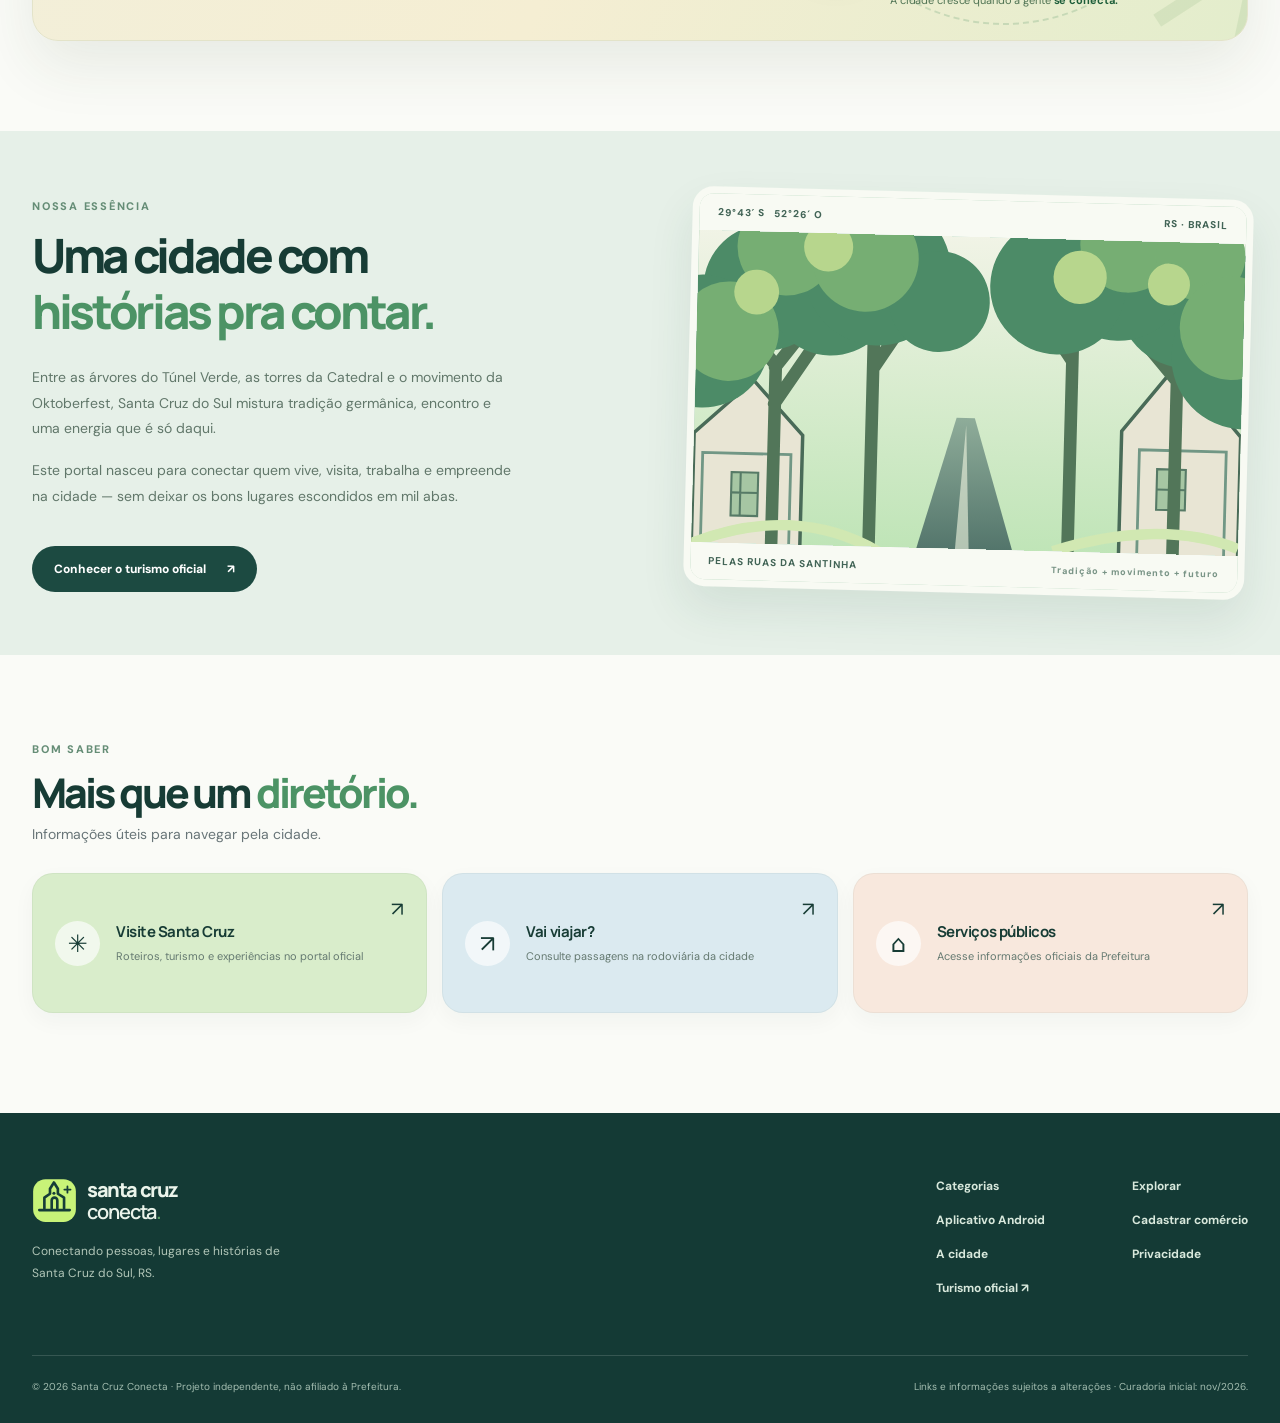
==== commit 96ad4417: "Adicionar chamada para download Android no site, menu e rodapé" ====
--- a/index.html
+++ b/index.html
@@ -32,7 +32,7 @@
         <span class="brand-name">santa cruz<span>conecta<span class="brand-period">.</span></span></span>
       </a>
       <nav class="desktop-nav" aria-label="Navegação principal">
-        <a href="#categorias">Categorias</a><a href="#catalogo">Explorar locais</a><a href="#cidade">Nossa cidade</a><a href="#informacoes">Informações</a>
+        <a href="#categorias">Categorias</a><a href="#catalogo">Explorar locais</a><a href="#cidade">Nossa cidade</a><a href="#informacoes">Informações</a><a href="/baixar-app.html">Baixar app Android</a>
       </nav>
       <div class="header-actions">
         <button type="button" class="icon-button favorites-trigger" id="favoritesTop" aria-label="Mostrar favoritos" title="Meus favoritos"><svg viewBox="0 0 24 24" fill="none" stroke="currentColor" stroke-width="1.8"><path d="M20.8 4.6a5.4 5.4 0 0 0-7.6 0L12 5.8l-1.2-1.2a5.4 5.4 0 0 0-7.6 7.6l1.2 1.2L12 21l7.6-7.6 1.2-1.2a5.4 5.4 0 0 0 0-7.6Z"/></svg><span id="favoriteCount" class="favorite-count" hidden>0</span></button>
@@ -40,7 +40,7 @@
         <button class="mobile-menu-button icon-button" type="button" id="menuBtn" aria-label="Abrir menu" aria-expanded="false" aria-controls="mobileNav"><span></span><span></span><span></span></button>
       </div>
     </div>
-    <nav id="mobileNav" class="mobile-nav" aria-label="Menu do celular" hidden><a href="#categorias">Categorias</a><a href="#catalogo">Explorar locais</a><a href="#cidade">Nossa cidade</a><a href="#informacoes">Informações</a><button type="button" class="mobile-submit-link" data-open-submission>+ Cadastre seu negócio <span aria-hidden="true">↗</span></button></nav>
+    <nav id="mobileNav" class="mobile-nav" aria-label="Menu do celular" hidden><a href="#categorias">Categorias</a><a href="#catalogo">Explorar locais</a><a href="#cidade">Nossa cidade</a><a href="#informacoes">Informações</a><a href="/baixar-app.html">Baixar app Android</a><button type="button" class="mobile-submit-link" data-open-submission>+ Cadastre seu negócio <span aria-hidden="true">↗</span></button></nav>
   </header>
 
   <main>
@@ -93,6 +93,13 @@
       <div class="load-more-wrap" id="loadMoreWrap"><button type="button" class="load-more" id="loadMore">Mostrar mais lugares <span aria-hidden="true">↓</span></button></div>
     </section>
 
+    <section class="shell app-promo" aria-labelledby="app-promo-title">
+      <div class="app-promo-content">
+        <div><span class="app-promo-eyebrow">SANTA CRUZ CONECTA NO CELULAR</span><h2 id="app-promo-title">Sua cidade com você. <em>Onde estiver.</em></h2><p>Explore lojas, gastronomia, turismo e serviços pelo aplicativo Android. Conheça a versão beta.</p></div>
+        <a class="app-promo-button" href="/baixar-app.html">Conhecer aplicativo Android <span aria-hidden="true">↗</span></a>
+      </div>
+    </section>
+
     <section class="community-section shell" id="cadastre" aria-labelledby="community-title">
       <div class="community-card">
         <div class="community-decor community-decor-a" aria-hidden="true">✳</div>
@@ -119,7 +126,7 @@
 
     <section class="section shell info-section" id="informacoes" aria-labelledby="info-title"><div class="section-heading"><div><span class="section-kicker">BOM SABER</span><h2 id="info-title">Mais que um <i>diretório.</i></h2><p>Informações úteis para navegar pela cidade.</p></div></div><div class="info-grid"><a href="https://santacruzmaisturistica.com.br/" target="_blank" rel="noopener noreferrer" class="info-card info-green"><span class="info-icon">✳</span><span class="info-copy"><strong>Visite Santa Cruz</strong><span>Roteiros, turismo e experiências no portal oficial</span></span><span class="info-arrow">↗</span></a><a href="https://santacruz.passagensweb.com.br/Principal" target="_blank" rel="noopener noreferrer" class="info-card info-blue"><span class="info-icon">↗</span><span class="info-copy"><strong>Vai viajar?</strong><span>Consulte passagens na rodoviária da cidade</span></span><span class="info-arrow">↗</span></a><a href="https://www.santacruz.rs.gov.br/" target="_blank" rel="noopener noreferrer" class="info-card info-peach"><span class="info-icon">⌂</span><span class="info-copy"><strong>Serviços públicos</strong><span>Acesse informações oficiais da Prefeitura</span></span><span class="info-arrow">↗</span></a></div></section>
   </main>
-  <footer class="footer"><div class="shell"><div class="footer-top"><div><a class="brand footer-brand" href="#inicio"><img src="assets/logo.svg" width="45" height="45" alt=""><span class="brand-name">santa cruz<span>conecta<span class="brand-period">.</span></span></span></a><p>Conectando pessoas, lugares e histórias de Santa Cruz do Sul, RS.</p></div><div class="footer-links"><a href="#categorias">Categorias</a><a href="#catalogo">Explorar</a><button class="footer-submit-link" type="button" data-open-submission>Cadastrar comércio</button><a href="#cidade">A cidade</a><a href="/privacidade.html">Privacidade</a><a href="https://www.santacruz.rs.gov.br/servicos/servicos-para-o-turista" target="_blank" rel="noopener noreferrer">Turismo oficial ↗</a></div></div><div class="footer-bottom"><span>© <span id="year">2026</span> Santa Cruz Conecta · Projeto independente, não afiliado à Prefeitura.</span><span>Links e informações sujeitos a alterações · Curadoria inicial: nov/2026.</span></div></div></footer>
+  <footer class="footer"><div class="shell"><div class="footer-top"><div><a class="brand footer-brand" href="#inicio"><img src="assets/logo.svg" width="45" height="45" alt=""><span class="brand-name">santa cruz<span>conecta<span class="brand-period">.</span></span></span></a><p>Conectando pessoas, lugares e histórias de Santa Cruz do Sul, RS.</p></div><div class="footer-links"><a href="#categorias">Categorias</a><a href="#catalogo">Explorar</a><a href="/baixar-app.html">Aplicativo Android</a><button class="footer-submit-link" type="button" data-open-submission>Cadastrar comércio</button><a href="#cidade">A cidade</a><a href="/privacidade.html">Privacidade</a><a href="https://www.santacruz.rs.gov.br/servicos/servicos-para-o-turista" target="_blank" rel="noopener noreferrer">Turismo oficial ↗</a></div></div><div class="footer-bottom"><span>© <span id="year">2026</span> Santa Cruz Conecta · Projeto independente, não afiliado à Prefeitura.</span><span>Links e informações sujeitos a alterações · Curadoria inicial: nov/2026.</span></div></div></footer>
   <div class="contact-float" aria-label="Atendimento Santa Cruz Conecta">
     <a class="contact-whatsapp" href="https://wa.me/5551999953049?text=Ol%C3%A1%21%20Vim%20pelo%20Santa%20Cruz%20Conecta%20e%20gostaria%20de%20falar%20com%20voc%C3%AAs." target="_blank" rel="noopener noreferrer" aria-label="Conversar com Santa Cruz Conecta no WhatsApp" title="Fale conosco no WhatsApp">
       <svg viewBox="0 0 24 24" aria-hidden="true" focusable="false"><path fill="currentColor" d="M20.52 3.49A11.84 11.84 0 0 0 12.06 0C5.5 0 .15 5.34.15 11.91c0 2.1.55 4.16 1.61 5.98L.05 24l6.25-1.64a11.9 11.9 0 0 0 5.76 1.47h.01c6.56 0 11.91-5.34 11.92-11.91a11.83 11.83 0 0 0-3.47-8.43ZM12.07 21.8a9.84 9.84 0 0 1-5.01-1.37l-.36-.21-3.71.97.99-3.62-.24-.37a9.84 9.84 0 0 1-1.51-5.28c0-5.43 4.42-9.85 9.85-9.85a9.78 9.78 0 0 1 6.96 2.89 9.79 9.79 0 0 1 2.88 6.97c0 5.43-4.42 9.85-9.85 9.87Zm5.4-7.38c-.3-.15-1.76-.87-2.03-.96-.27-.1-.47-.15-.67.14-.2.3-.76.97-.93 1.17-.17.2-.34.22-.64.07-.29-.15-1.25-.46-2.38-1.47-.88-.78-1.47-1.74-1.64-2.03-.17-.3-.02-.46.13-.6.14-.14.3-.35.45-.52.15-.17.2-.29.3-.49.1-.2.05-.37-.03-.52-.07-.15-.67-1.61-.92-2.21-.24-.58-.49-.5-.67-.5-.17-.01-.37-.01-.57-.01-.2 0-.52.07-.79.37-.27.3-1.04 1.02-1.04 2.48s1.06 2.87 1.21 3.07c.15.2 2.08 3.17 5.03 4.44.7.3 1.24.47 1.67.6.7.22 1.34.19 1.84.12.56-.09 1.76-.72 2.01-1.42.25-.69.25-1.28.17-1.42-.07-.12-.27-.19-.56-.34Z"/></svg>
--- a/assets/styles.css
+++ b/assets/styles.css
@@ -190,3 +190,16 @@
  .toast{bottom:78px}
 }
 @media(prefers-reduced-motion:reduce){.contact-whatsapp,.community-primary,.community-secondary{transition:none}}
+
+
+/* Formulário conectado a fila segura no Supabase. */
+.business-result{padding:13px 15px;border-radius:12px;margin:15px 0;background:#e4f7e6;border:1px solid #a8dcb3;color:#225c3a;font-size:12px;line-height:1.6;font-weight:700}
+.business-result.is-error{background:#fff3ef;border-color:#f1cabc;color:#9a382c}
+.business-honeypot{position:absolute!important;width:1px;height:1px;overflow:hidden;left:-10000px;opacity:0;pointer-events:none}
+.business-consent a{color:#246f48;text-decoration:underline;text-underline-offset:3px}
+.business-submit-actions{display:flex;flex-wrap:wrap;justify-content:flex-end;gap:9px}
+.business-whatsapp-alt{font-weight:800;border:1px solid #c2d6c5;background:#f2f8f1;color:#34664f;padding:13px 16px;border-radius:10px;font-size:12px}
+.business-whatsapp-alt:hover{background:#e4f4df}
+.business-submit:disabled{opacity:.6;cursor:wait}
+@media(max-width:760px){.business-dialog-footer{flex-direction:column;align-items:stretch}.business-dialog-footer p{max-width:none}.business-submit-actions{width:100%}.business-submit-actions>button{flex:1}}
+@media(max-width:540px){.business-submit-actions{flex-direction:column}.business-submit-actions>button{width:100%}}
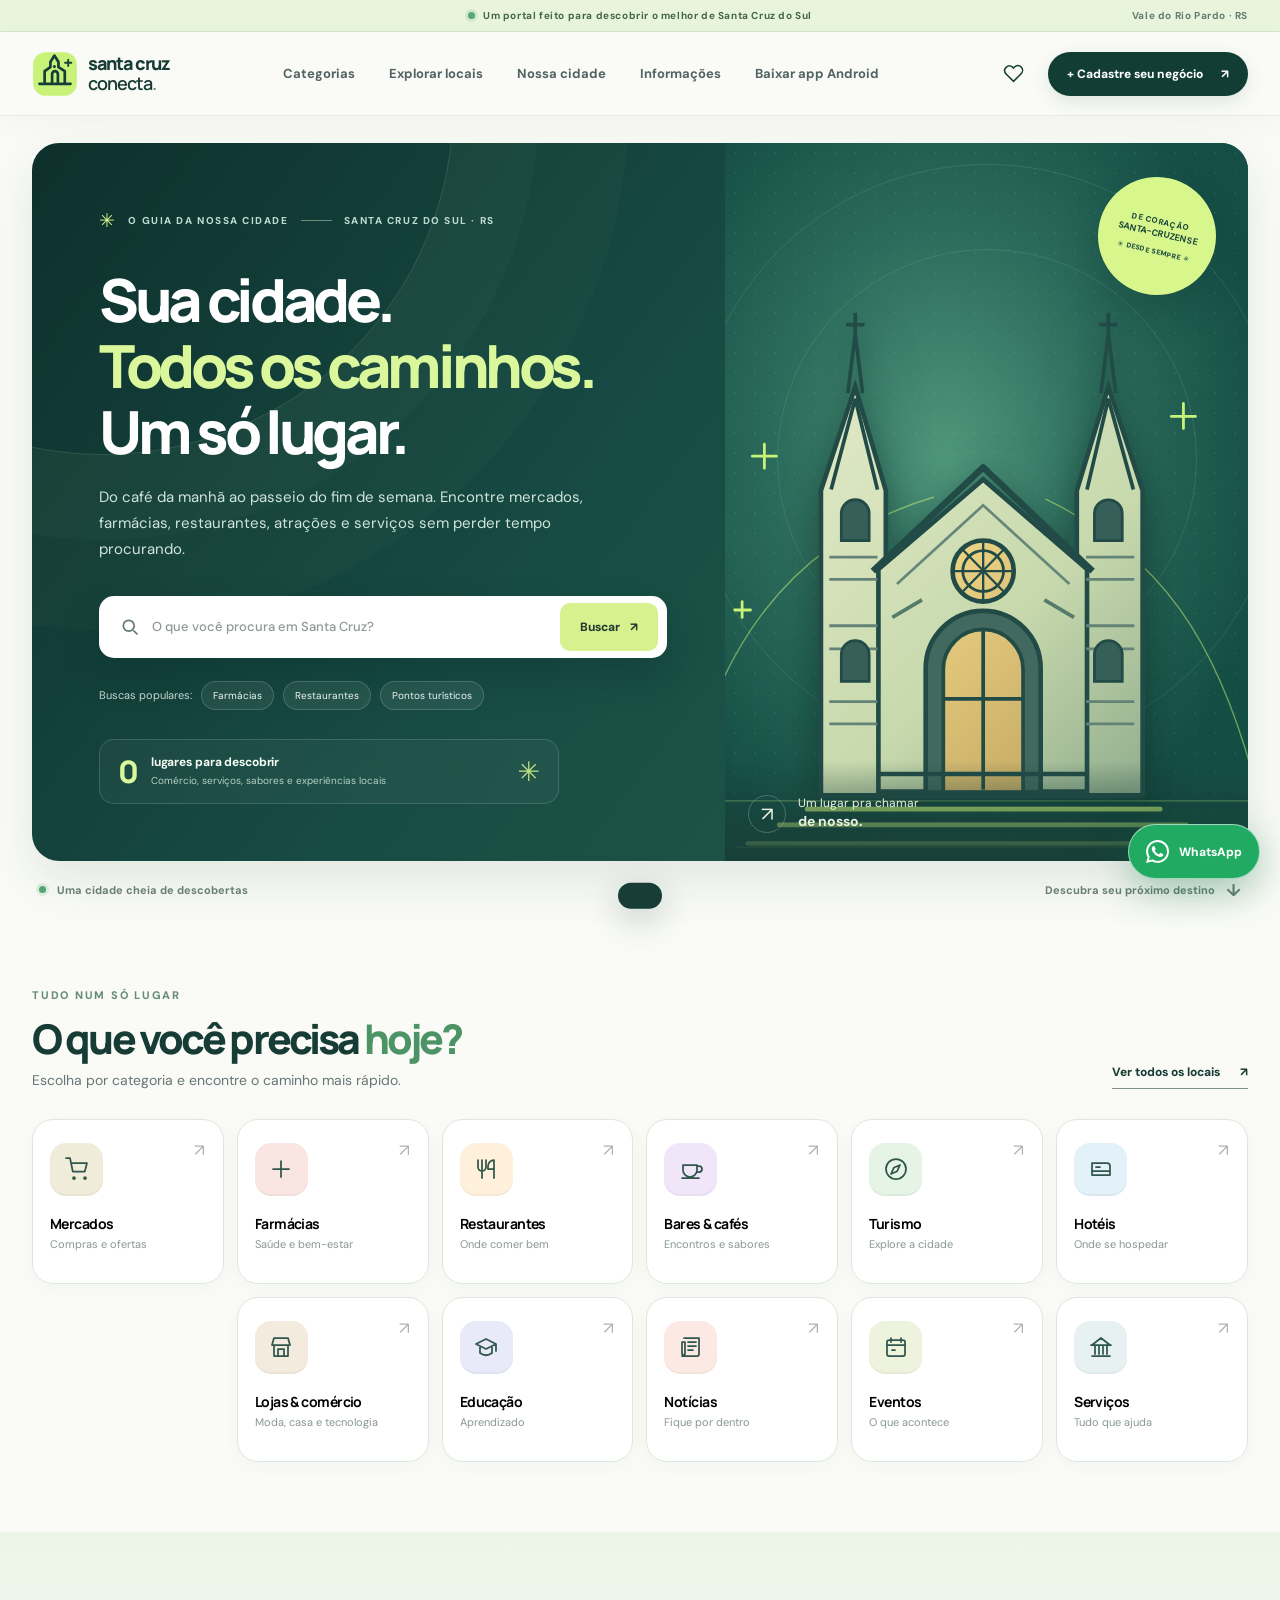
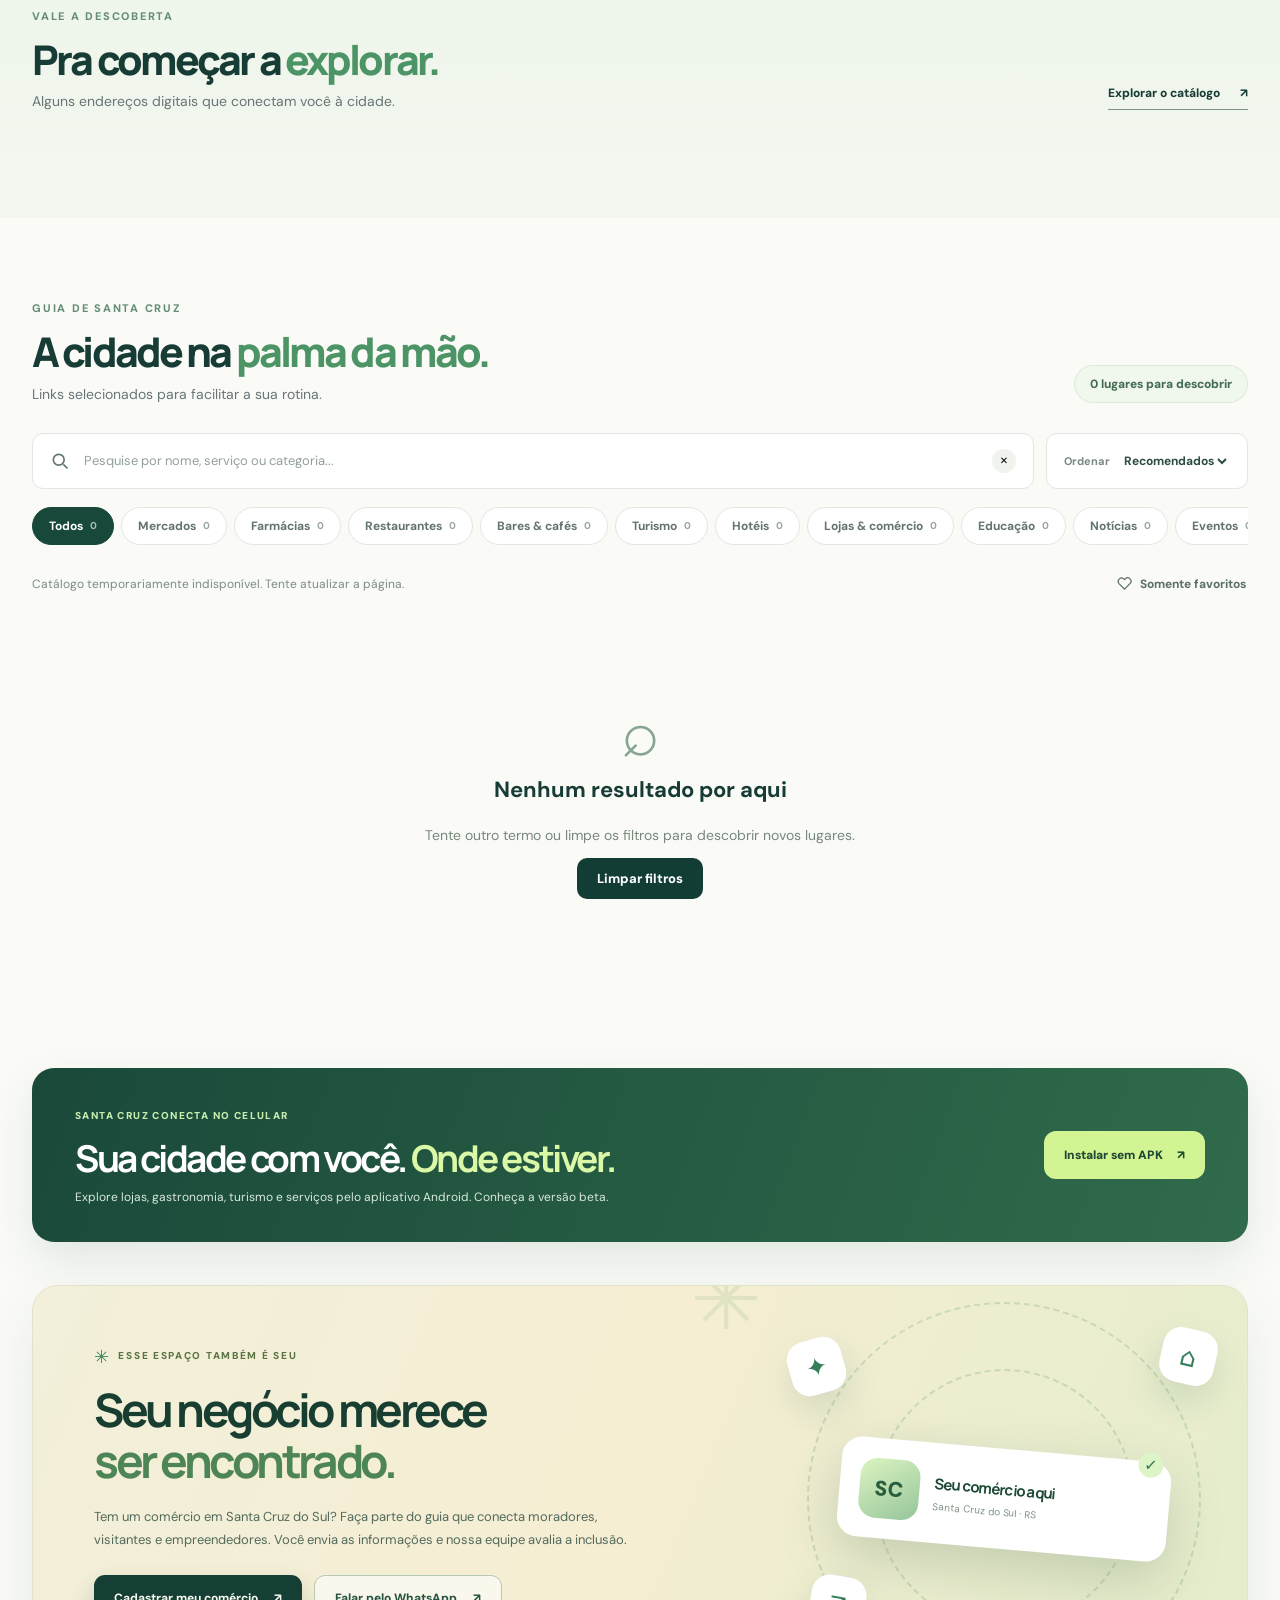
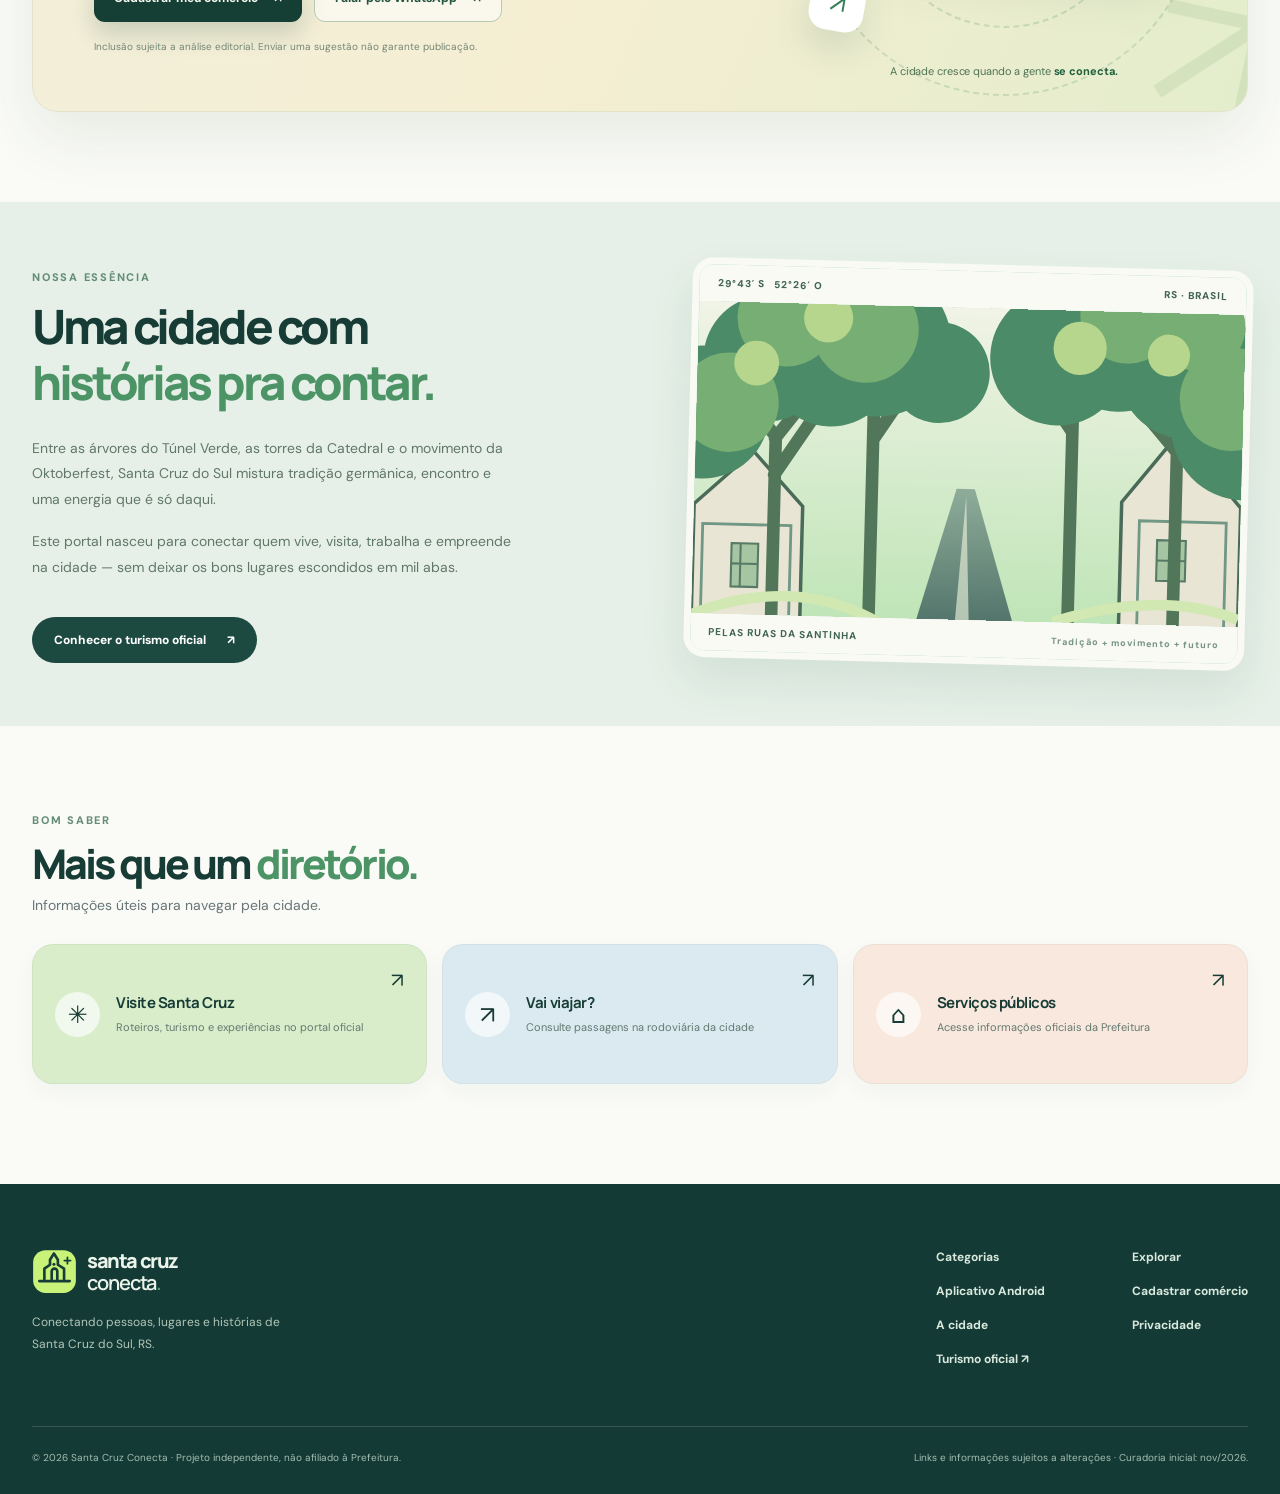
==== commit a12c6b8e: "Habilitar PWA e destacar instalação sem APK no portal" ====
--- a/index.html
+++ b/index.html
@@ -14,6 +14,8 @@
   <meta property="og:url" content="https://santa-cruz-conecta.pepirocha123.workers.dev/">
   <meta name="twitter:card" content="summary_large_image">
   <link rel="icon" type="image/svg+xml" href="assets/logo.svg">
+  <link rel="manifest" href="/manifest.webmanifest">
+  <link rel="apple-touch-icon" href="/assets/pwa-icon-192.png">
   <link rel="stylesheet" href="assets/styles.css">
   <title>Santa Cruz Conecta — Descubra sua cidade</title>
   <script type="application/ld+json">{"@context":"https://schema.org","@type":"CollectionPage","name":"Santa Cruz Conecta","description":"Guia independente de locais, atrações e serviços de Santa Cruz do Sul","about":{"@type":"City","name":"Santa Cruz do Sul","address":{"@type":"PostalAddress","addressLocality":"Santa Cruz do Sul","addressRegion":"RS","addressCountry":"BR"}},"inLanguage":"pt-BR"}</script>
@@ -21,6 +23,7 @@
   <script defer src="assets/supabase-config.js"></script>
   <script defer src="assets/supabase-loader.js"></script>
   <script defer src="assets/app.js"></script>
+  <script defer src="/assets/pwa-install.js"></script>
 </head>
 <body>
   <a class="skip-link" href="#catalogo">Pular para o catálogo</a>
@@ -96,7 +99,7 @@
     <section class="shell app-promo" aria-labelledby="app-promo-title">
       <div class="app-promo-content">
         <div><span class="app-promo-eyebrow">SANTA CRUZ CONECTA NO CELULAR</span><h2 id="app-promo-title">Sua cidade com você. <em>Onde estiver.</em></h2><p>Explore lojas, gastronomia, turismo e serviços pelo aplicativo Android. Conheça a versão beta.</p></div>
-        <a class="app-promo-button" href="/baixar-app.html">Conhecer aplicativo Android <span aria-hidden="true">↗</span></a>
+        <a class="app-promo-button" href="/baixar-app.html">Instalar sem APK <span aria-hidden="true">↗</span></a>
       </div>
     </section>
 
--- a/assets/styles.css
+++ b/assets/styles.css
@@ -203,3 +203,15 @@
 .business-submit:disabled{opacity:.6;cursor:wait}
 @media(max-width:760px){.business-dialog-footer{flex-direction:column;align-items:stretch}.business-dialog-footer p{max-width:none}.business-submit-actions{width:100%}.business-submit-actions>button{flex:1}}
 @media(max-width:540px){.business-submit-actions{flex-direction:column}.business-submit-actions>button{width:100%}}
+
+
+/* Chamada para o APK Android */
+.app-promo{padding-bottom:26px}
+.app-promo-content{background:linear-gradient(110deg,#1a493a,#306b4b);border-radius:22px;padding:35px 43px;display:flex;align-items:center;justify-content:space-between;gap:25px;color:#fff;box-shadow:0 18px 42px #1645321b}
+.app-promo-eyebrow{font-size:10px;letter-spacing:.14em;font-weight:850;color:#c7edb0}
+.app-promo-content h2{font-family:'Manrope',sans-serif;font-size:clamp(25px,3vw,37px);letter-spacing:-.065em;line-height:1.2;margin:12px 0 7px}
+.app-promo-content h2 em{font-style:normal;color:#dbf8a7}
+.app-promo-content p{font-size:12px;line-height:1.7;color:#d9e9dc;max-width:580px;margin:0}
+.app-promo-button{display:inline-flex;gap:14px;align-items:center;justify-content:center;background:#d3f493;color:#1e4833;padding:14px 20px;font-size:12px;font-weight:850;border-radius:12px;white-space:nowrap;text-decoration:none;min-height:48px;flex-shrink:0}
+.app-promo-button:hover{background:#e0f9ad;transform:translateY(-2px)}
+@media(max-width:740px){.app-promo-content{flex-direction:column;align-items:stretch;padding:26px 24px}.app-promo-button{width:100%}}
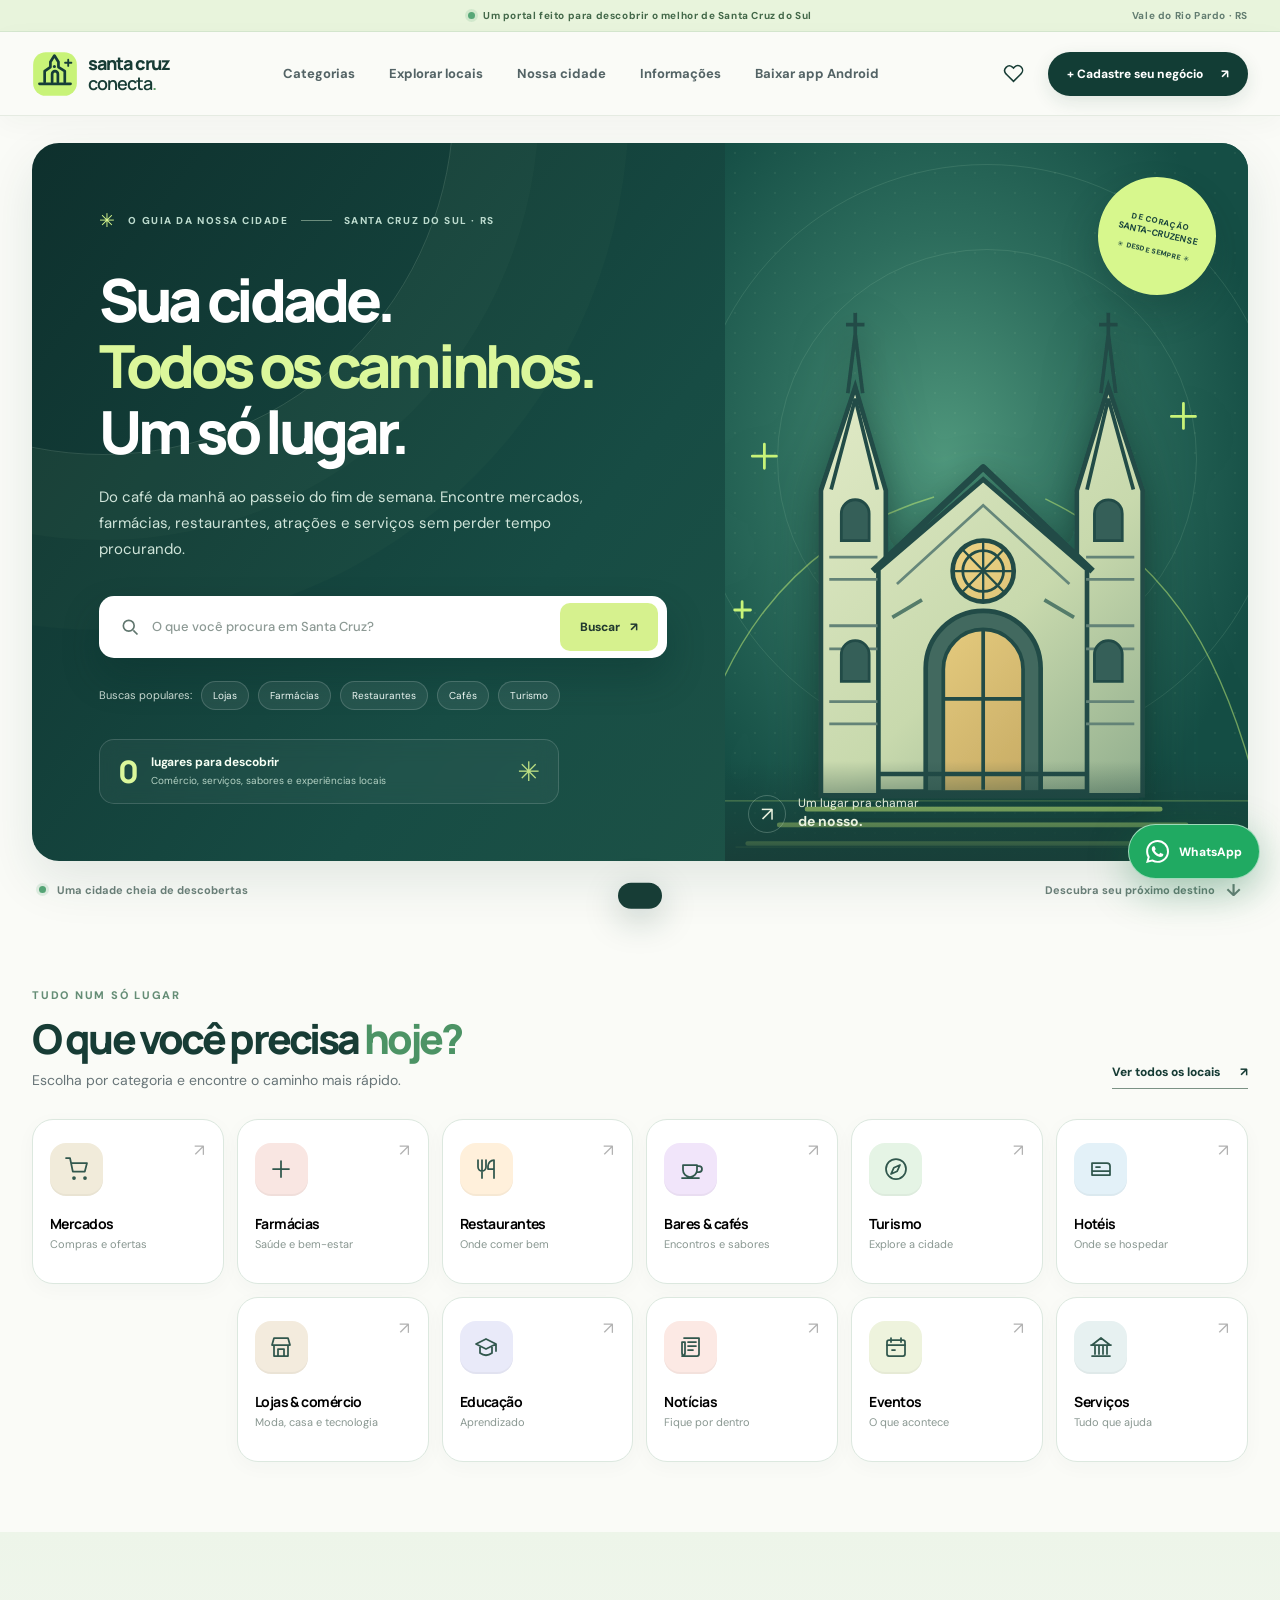
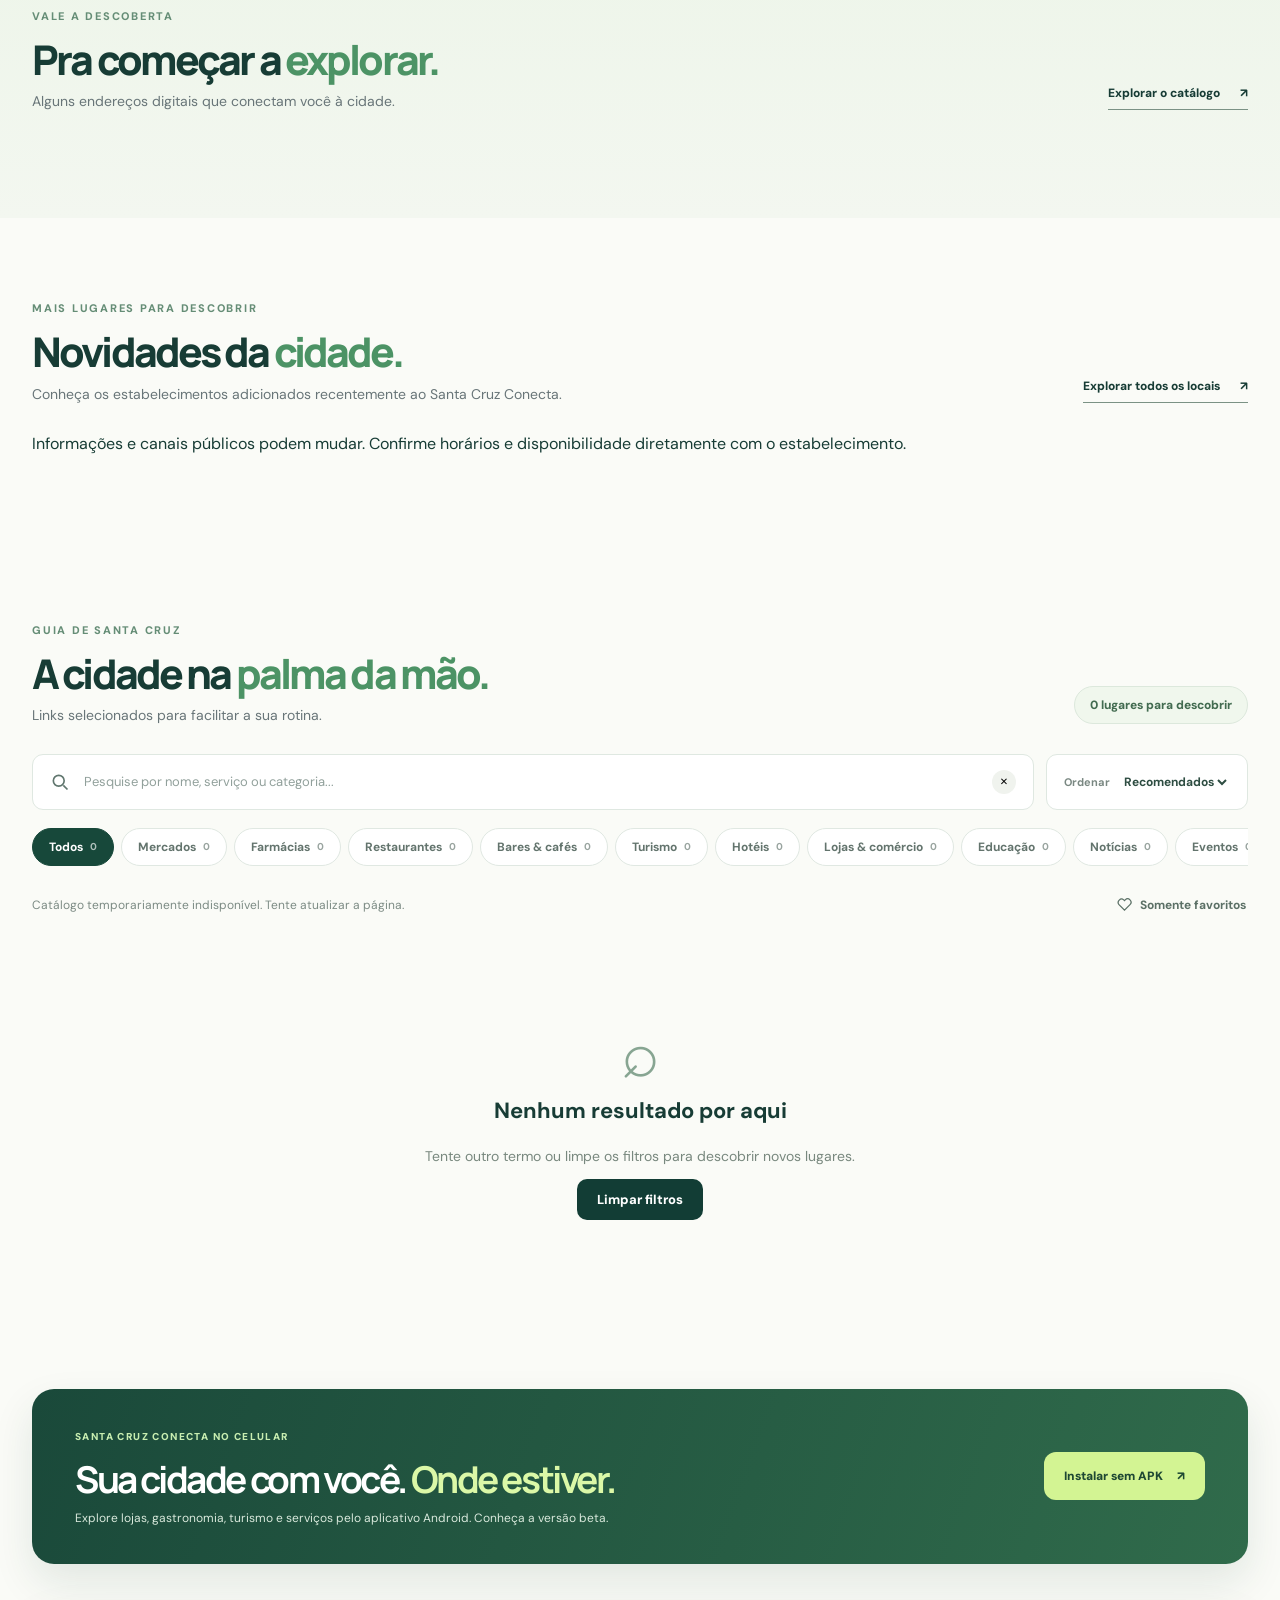
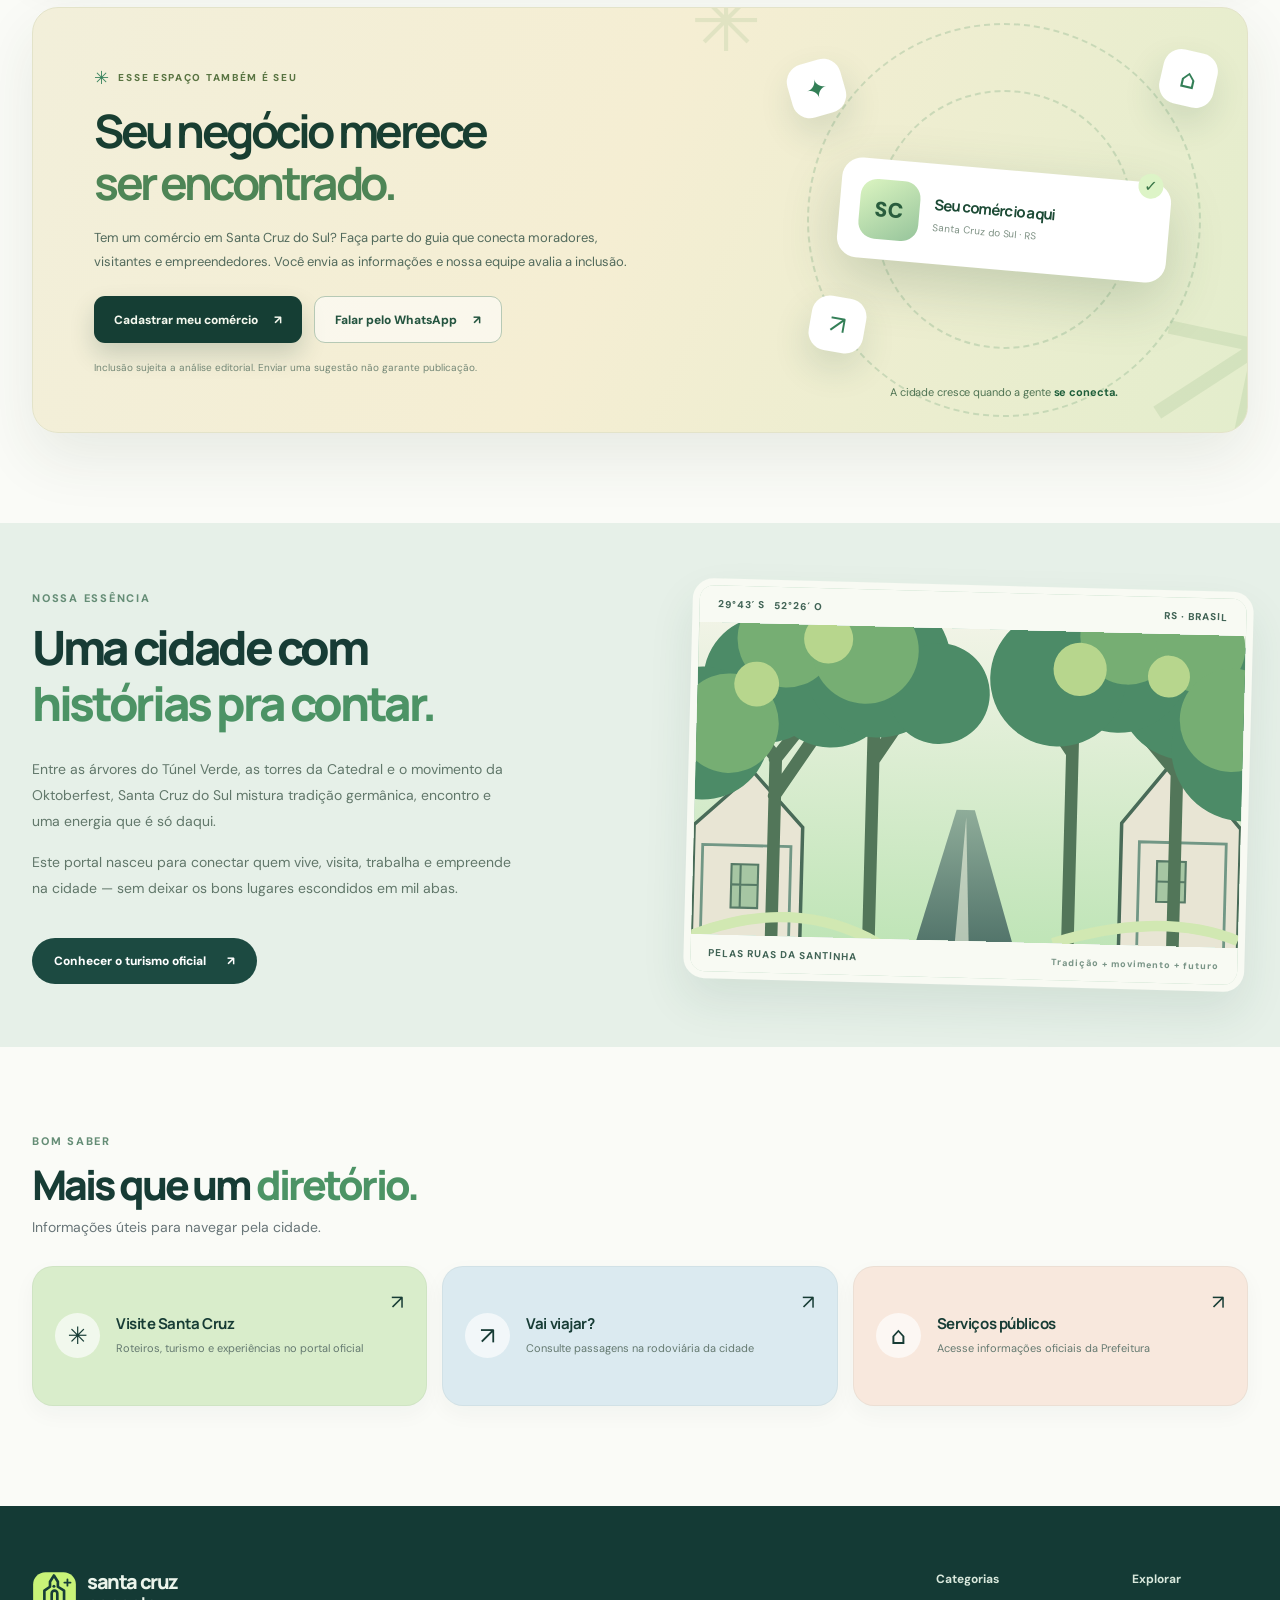
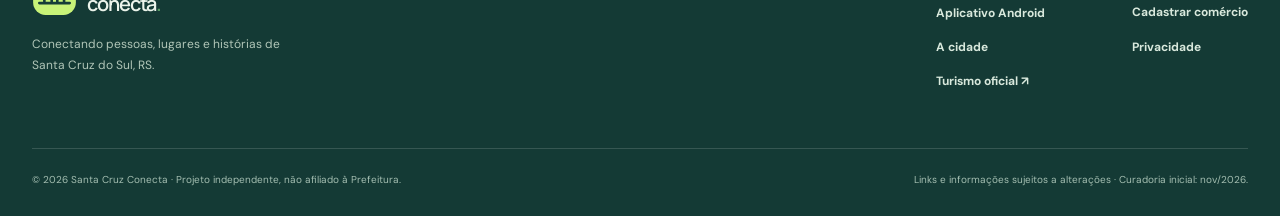
==== commit f1eb36b8: "Revisar homepage: novidades, buscas rápidas, ordenação recente e estados de erro claros" ====
--- a/index.html
+++ b/index.html
@@ -59,12 +59,12 @@
             <input id="heroInput" type="search" placeholder="O que você procura em Santa Cruz?" autocomplete="off">
             <button type="submit">Buscar <span aria-hidden="true">↗</span></button>
           </form>
-          <div class="hero-tags"><span>Buscas populares:</span><button type="button" data-quick="farmacias">Farmácias</button><button type="button" data-quick="restaurantes">Restaurantes</button><button type="button" data-quick="turismo">Pontos turísticos</button></div>
+          <div class="hero-tags"><span>Buscas populares:</span><button type="button" data-quick="comercio">Lojas</button><button type="button" data-quick="farmacias">Farmácias</button><button type="button" data-quick="restaurantes">Restaurantes</button><button type="button" data-quick="bares">Cafés</button><button type="button" data-quick="turismo">Turismo</button></div>
           <div class="hero-proof"><span class="hero-proof-number" id="heroPlaceCount">—</span><span><strong>lugares para descobrir</strong><small>Comércio, serviços, sabores e experiências locais</small></span><span class="hero-proof-glow" aria-hidden="true">✳</span></div>
         </div>
         <div class="hero-visual" role="img" aria-label="Ilustração original da Catedral São João Batista, símbolo de Santa Cruz do Sul">
           <div class="visual-orbit orbit-one"></div><div class="visual-orbit orbit-two"></div><div class="visual-stamp">DE CORAÇÃO<br><strong>SANTA-CRUZENSE</strong><small>✳ DESDE SEMPRE ✳</small></div>
-          <img class="cathedral-art" src="assets/catedral.svg" alt="Ilustração da Catedral São João Batista">
+          <img class="cathedral-art" src="assets/catedral.svg" alt="Ilustração da Catedral São João Batista" fetchpriority="high" decoding="async">
           <div class="visual-caption"><span class="visual-caption-icon">↗</span><span>Um lugar pra chamar<br><strong>de nosso.</strong></span></div>
         </div>
       </div>
@@ -83,16 +83,25 @@
       </div>
     </section>
 
+    <section class="section shell latest-section" id="novidades" aria-labelledby="latest-title">
+      <div class="section-heading">
+        <div><span class="section-kicker">MAIS LUGARES PARA DESCOBRIR</span><h2 id="latest-title">Novidades da <i>cidade.</i></h2><p>Conheça os estabelecimentos adicionados recentemente ao Santa Cruz Conecta.</p></div>
+        <a class="text-link" id="latestExplore" href="#catalogo">Explorar todos os locais <span aria-hidden="true">↗</span></a>
+      </div>
+      <div class="latest-grid" id="latestGrid" aria-label="Estabelecimentos adicionados recentemente"></div>
+      <p class="latest-footnote">Informações e canais públicos podem mudar. Confirme horários e disponibilidade diretamente com o estabelecimento.</p>
+    </section>
+
     <section class="section shell directory-section" id="catalogo" aria-labelledby="directory-title">
       <div class="section-heading"><div><span class="section-kicker">GUIA DE SANTA CRUZ</span><h2 id="directory-title">A cidade na <i>palma da mão.</i></h2><p>Links selecionados para facilitar a sua rotina.</p></div><span id="totalCount" class="counter-pill">Carregando locais...</span></div>
       <div class="directory-toolbar">
         <div class="directory-search"><svg viewBox="0 0 24 24" aria-hidden="true" fill="none" stroke="currentColor" stroke-width="2"><circle cx="10.5" cy="10.5" r="6.5"/><path d="m16 16 5 5"/></svg><label for="directoryInput" class="sr-only">Pesquisar estabelecimentos</label><input id="directoryInput" type="search" placeholder="Pesquise por nome, serviço ou categoria..."><button type="button" id="clearSearch" aria-label="Limpar pesquisa" hidden>✕</button></div>
-        <label class="sort-wrap">Ordenar <select id="sortBy" aria-label="Ordenar locais"><option value="recommended">Recomendados</option><option value="name">Nome (A–Z)</option><option value="category">Categoria</option></select></label>
+        <label class="sort-wrap">Ordenar <select id="sortBy" aria-label="Ordenar locais"><option value="recommended">Recomendados</option><option value="recent">Mais recentes</option><option value="name">Nome (A–Z)</option><option value="category">Categoria</option></select></label>
       </div>
       <div class="filter-scroll" aria-label="Filtrar por categoria"><div id="filterChips" class="filter-chips"></div></div>
       <div class="results-line"><span id="resultsInfo" role="status" aria-live="polite"></span><button type="button" class="favorites-filter" id="favoritesFilter"><svg viewBox="0 0 24 24" fill="none" stroke="currentColor" stroke-width="2" aria-hidden="true"><path d="M20.8 4.6a5.4 5.4 0 0 0-7.6 0L12 5.8l-1.2-1.2a5.4 5.4 0 0 0-7.6 7.6L12 21l7.6-7.6 1.2-1.2a5.4 5.4 0 0 0 0-7.6Z"/></svg> Somente favoritos</button></div>
       <div class="directory-grid" id="directoryGrid"></div>
-      <div class="empty-state" id="emptyState" hidden><span class="empty-illustration">⌕</span><h3>Nenhum resultado por aqui</h3><p>Tente outro termo ou limpe os filtros para descobrir novos lugares.</p><button id="resetFilters" class="button-dark">Limpar filtros</button></div>
+      <div class="empty-state" id="emptyState" hidden><span class="empty-illustration" aria-hidden="true">⌕</span><h3 id="emptyTitle">Nenhum resultado por aqui</h3><p id="emptyDescription">Tente outro termo ou limpe os filtros para descobrir novos lugares.</p><button type="button" id="resetFilters" class="button-dark">Limpar filtros</button></div>
       <div class="load-more-wrap" id="loadMoreWrap"><button type="button" class="load-more" id="loadMore">Mostrar mais lugares <span aria-hidden="true">↓</span></button></div>
     </section>
 
@@ -125,7 +134,7 @@
       </div>
     </section>
 
-    <section class="city-section" id="cidade" aria-labelledby="city-title"><div class="shell city-inner"><div class="city-text"><span class="section-kicker">NOSSA ESSÊNCIA</span><h2 id="city-title">Uma cidade com<br><i>histórias pra contar.</i></h2><p>Entre as árvores do Túnel Verde, as torres da Catedral e o movimento da Oktoberfest, Santa Cruz do Sul mistura tradição germânica, encontro e uma energia que é só daqui.</p><p>Este portal nasceu para conectar quem vive, visita, trabalha e empreende na cidade — sem deixar os bons lugares escondidos em mil abas.</p><a class="city-link" href="https://www.santacruz.rs.gov.br/servicos/servicos-para-o-turista" rel="noopener noreferrer" target="_blank">Conhecer o turismo oficial <span aria-hidden="true">↗</span></a></div><div class="city-art"><div class="city-art-header"><span>29°43′ S &nbsp; 52°26′ O</span><span>RS · BRASIL</span></div><img src="assets/tunel.svg" alt="Ilustração original de árvores formando o Túnel Verde"><div class="city-art-foot"><strong>PELAS RUAS DA SANTINHA</strong><span>Tradição + movimento + futuro</span></div></div></div></section>
+    <section class="city-section" id="cidade" aria-labelledby="city-title"><div class="shell city-inner"><div class="city-text"><span class="section-kicker">NOSSA ESSÊNCIA</span><h2 id="city-title">Uma cidade com<br><i>histórias pra contar.</i></h2><p>Entre as árvores do Túnel Verde, as torres da Catedral e o movimento da Oktoberfest, Santa Cruz do Sul mistura tradição germânica, encontro e uma energia que é só daqui.</p><p>Este portal nasceu para conectar quem vive, visita, trabalha e empreende na cidade — sem deixar os bons lugares escondidos em mil abas.</p><a class="city-link" href="https://www.santacruz.rs.gov.br/servicos/servicos-para-o-turista" rel="noopener noreferrer" target="_blank">Conhecer o turismo oficial <span aria-hidden="true">↗</span></a></div><div class="city-art"><div class="city-art-header"><span>29°43′ S &nbsp; 52°26′ O</span><span>RS · BRASIL</span></div><img src="assets/tunel.svg" alt="Ilustração original de árvores formando o Túnel Verde" loading="lazy" decoding="async"><div class="city-art-foot"><strong>PELAS RUAS DA SANTINHA</strong><span>Tradição + movimento + futuro</span></div></div></div></section>
 
     <section class="section shell info-section" id="informacoes" aria-labelledby="info-title"><div class="section-heading"><div><span class="section-kicker">BOM SABER</span><h2 id="info-title">Mais que um <i>diretório.</i></h2><p>Informações úteis para navegar pela cidade.</p></div></div><div class="info-grid"><a href="https://santacruzmaisturistica.com.br/" target="_blank" rel="noopener noreferrer" class="info-card info-green"><span class="info-icon">✳</span><span class="info-copy"><strong>Visite Santa Cruz</strong><span>Roteiros, turismo e experiências no portal oficial</span></span><span class="info-arrow">↗</span></a><a href="https://santacruz.passagensweb.com.br/Principal" target="_blank" rel="noopener noreferrer" class="info-card info-blue"><span class="info-icon">↗</span><span class="info-copy"><strong>Vai viajar?</strong><span>Consulte passagens na rodoviária da cidade</span></span><span class="info-arrow">↗</span></a><a href="https://www.santacruz.rs.gov.br/" target="_blank" rel="noopener noreferrer" class="info-card info-peach"><span class="info-icon">⌂</span><span class="info-copy"><strong>Serviços públicos</strong><span>Acesse informações oficiais da Prefeitura</span></span><span class="info-arrow">↗</span></a></div></section>
   </main>
